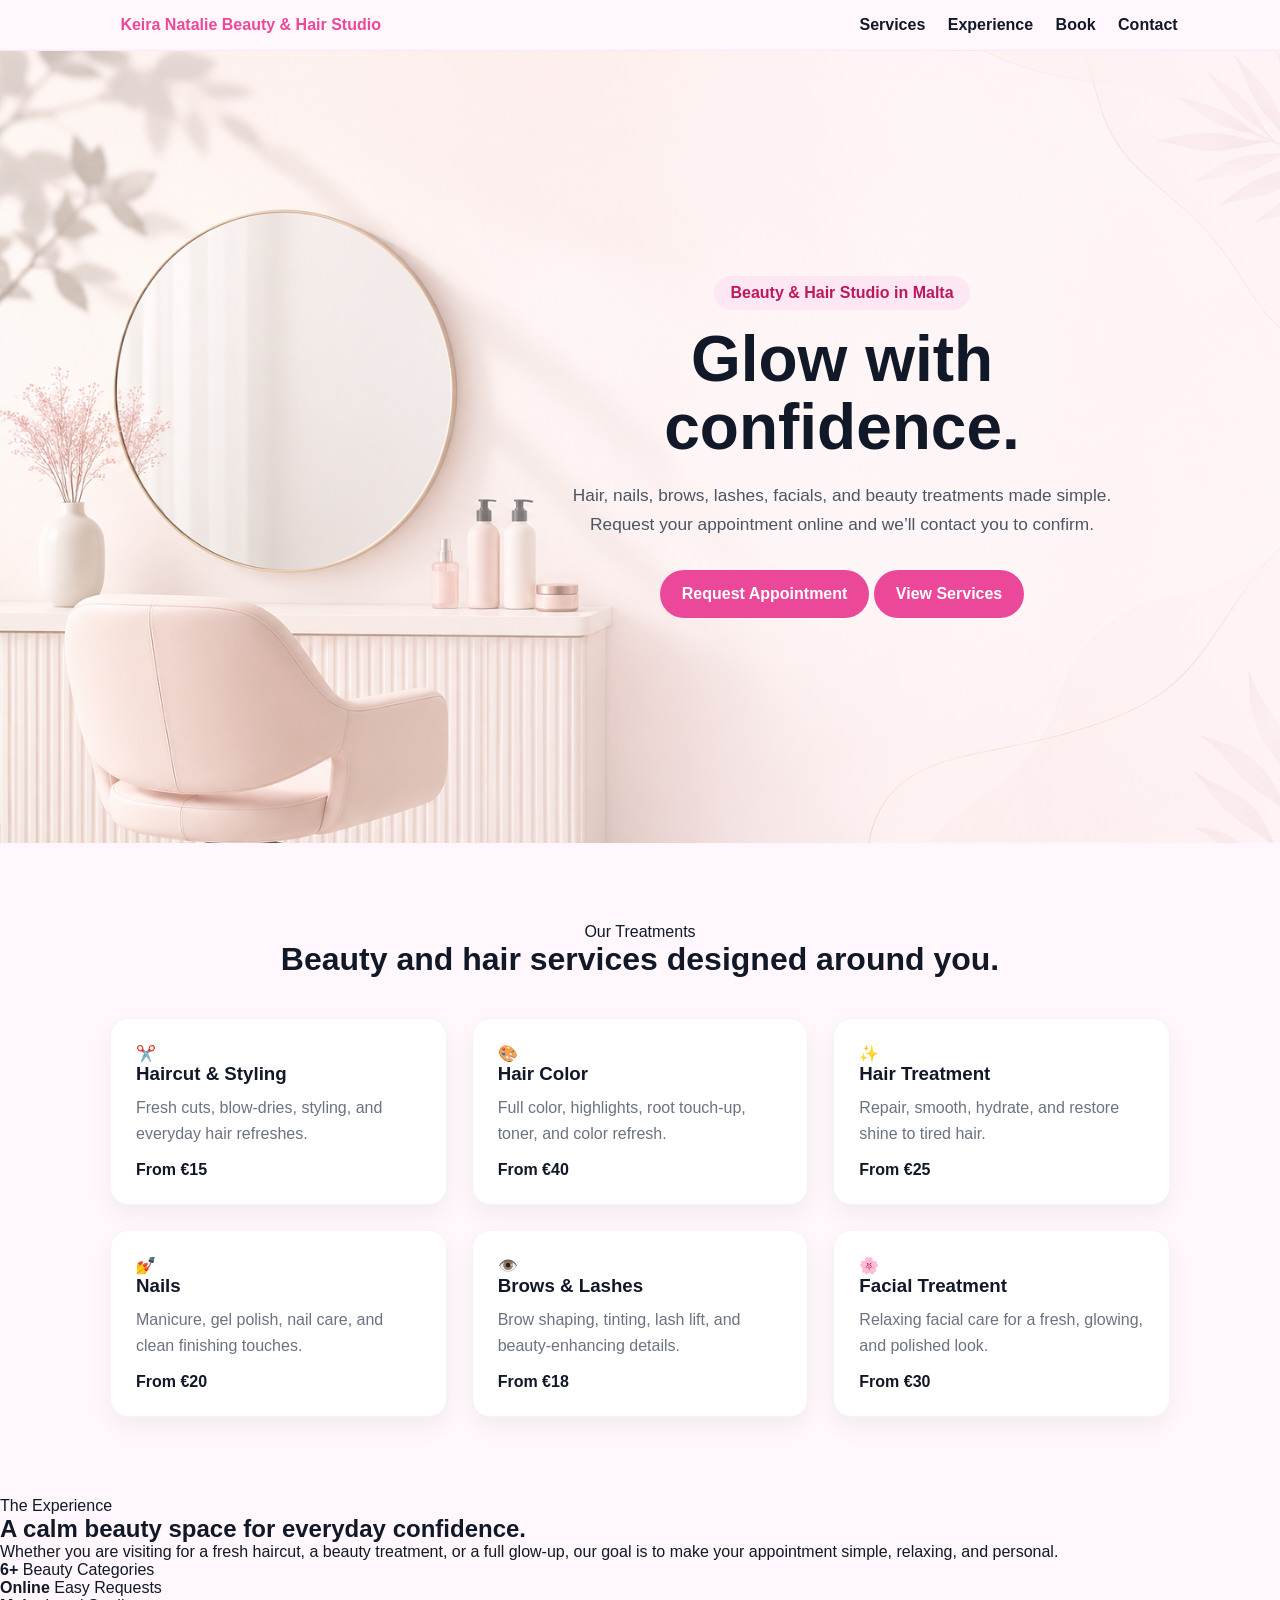
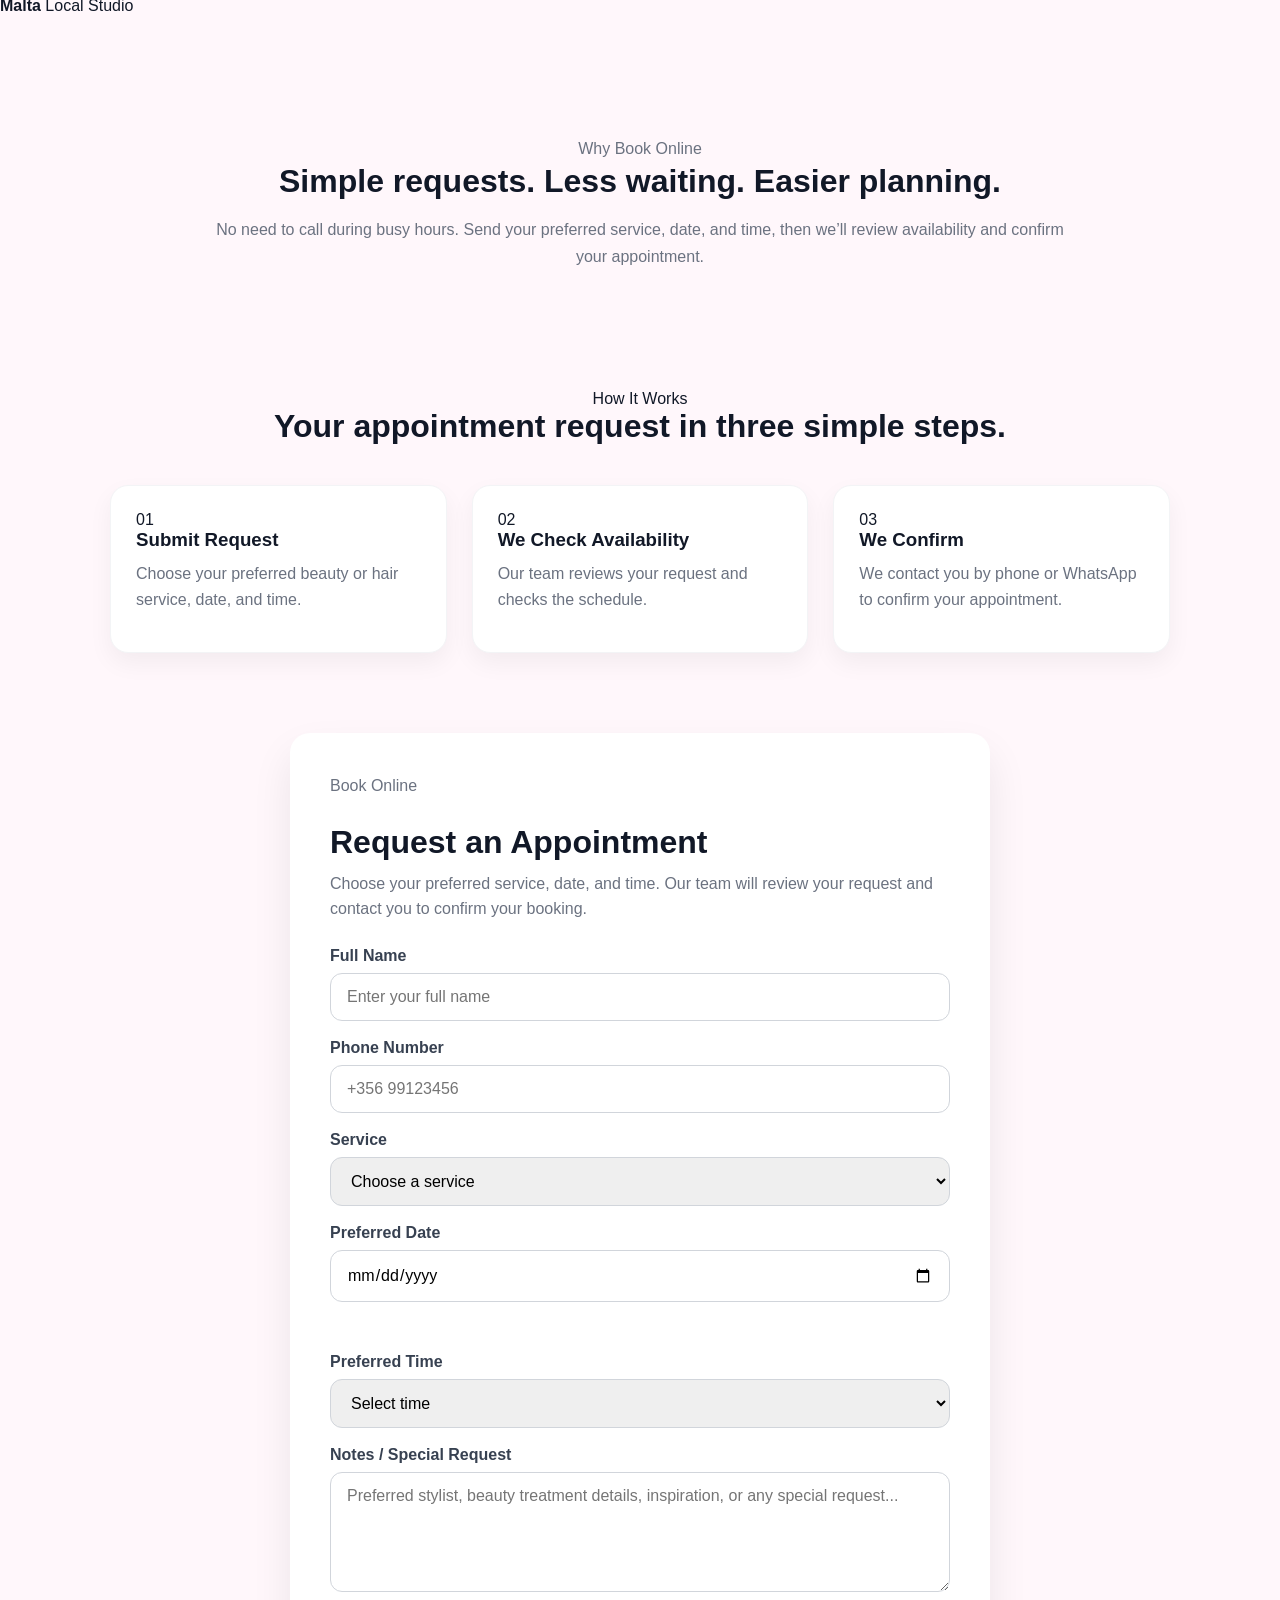
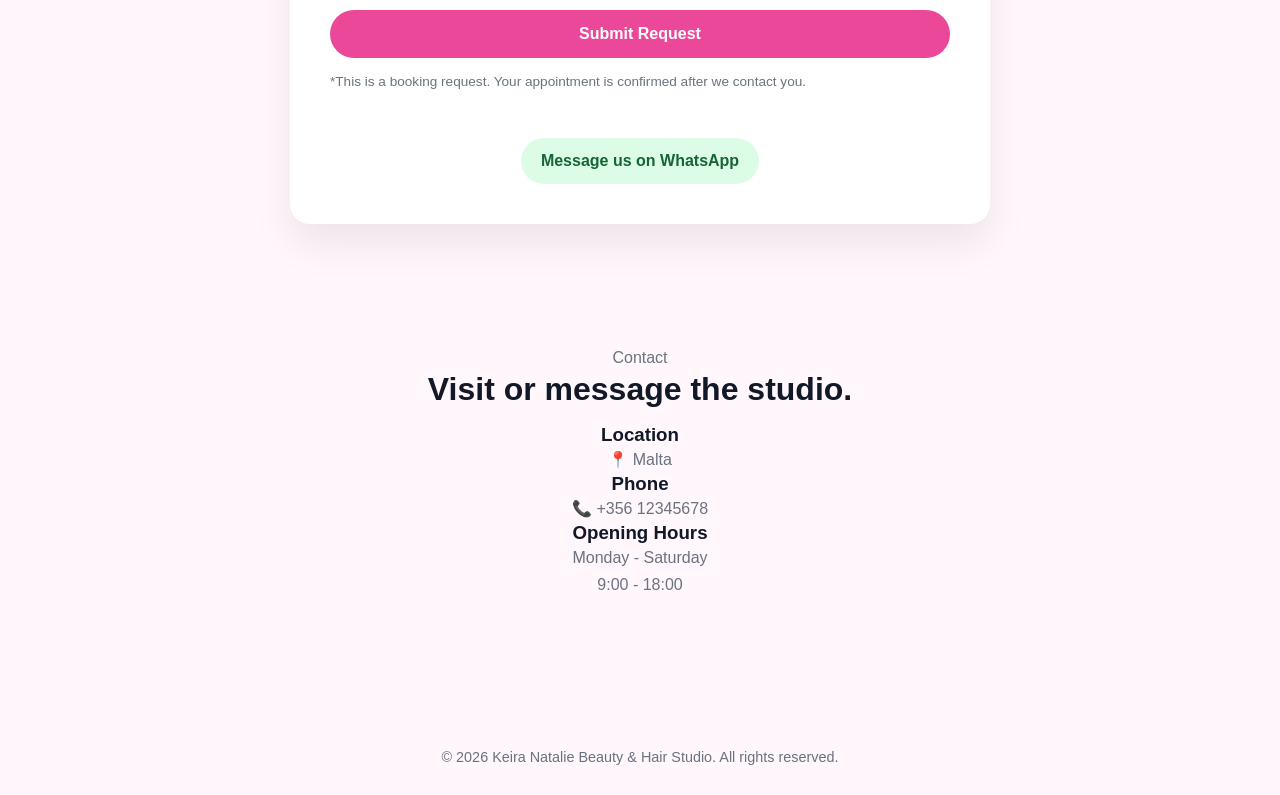
==== index.html @ d15fe623 "UI Redesign" ====
<!DOCTYPE html>
<html lang="en">
<head>
  <meta charset="UTF-8" />
  <meta name="viewport" content="width=device-width, initial-scale=1.0" />

  <title>Keira Natalie Beauty & Hair Studio | Appointment Request</title>
  <meta 
    name="description" 
    content="Request your hair, beauty, nails, brows, lashes, facial, or makeup appointment at Keira Natalie Beauty & Hair Studio in Malta."
  />

  <link rel="stylesheet" href="styles.css" />
</head>

<body>

  <nav class="nav">
    <a href="#" class="logo">
      Keira Natalie
      <span>Beauty & Hair Studio</span>
    </a>

    <div class="nav-links">
      <a href="#services">Services</a>
      <a href="#experience">Experience</a>
      <a href="#booking">Book</a>
      <a href="#contact">Contact</a>
    </div>
  </nav>

  <section class="hero">
    <div class="hero-content">
      <p class="hero-label">Beauty & Hair Studio in Malta</p>

      <h1>Glow with confidence.</h1>

      <p class="hero-text">
        Hair, nails, brows, lashes, facials, and beauty treatments made simple.
        Request your appointment online and we’ll contact you to confirm.
      </p>

      <div class="hero-actions">
        <a href="#booking" class="btn">Request Appointment</a>
        <a href="#services" class="btn btn-secondary">View Services</a>
      </div>
    </div>
  </section>

  <section id="services" class="services reveal">
    <p class="section-label">Our Treatments</p>
    <h2>Beauty and hair services designed around you.</h2>

    <div class="services-grid">
      <div class="service-card" onclick="scrollToBooking('Haircut & Styling')">
        <span class="service-icon">✂️</span>
        <h3>Haircut & Styling</h3>
        <p>Fresh cuts, blow-dries, styling, and everyday hair refreshes.</p>
        <strong>From €15</strong>
      </div>

      <div class="service-card" onclick="scrollToBooking('Hair Color')">
        <span class="service-icon">🎨</span>
        <h3>Hair Color</h3>
        <p>Full color, highlights, root touch-up, toner, and color refresh.</p>
        <strong>From €40</strong>
      </div>

      <div class="service-card" onclick="scrollToBooking('Hair Treatment')">
        <span class="service-icon">✨</span>
        <h3>Hair Treatment</h3>
        <p>Repair, smooth, hydrate, and restore shine to tired hair.</p>
        <strong>From €25</strong>
      </div>

      <div class="service-card" onclick="scrollToBooking('Nails')">
        <span class="service-icon">💅</span>
        <h3>Nails</h3>
        <p>Manicure, gel polish, nail care, and clean finishing touches.</p>
        <strong>From €20</strong>
      </div>

      <div class="service-card" onclick="scrollToBooking('Brows & Lashes')">
        <span class="service-icon">👁️</span>
        <h3>Brows & Lashes</h3>
        <p>Brow shaping, tinting, lash lift, and beauty-enhancing details.</p>
        <strong>From €18</strong>
      </div>

      <div class="service-card" onclick="scrollToBooking('Facial Treatment')">
        <span class="service-icon">🌸</span>
        <h3>Facial Treatment</h3>
        <p>Relaxing facial care for a fresh, glowing, and polished look.</p>
        <strong>From €30</strong>
      </div>
    </div>
  </section>

  <section id="experience" class="experience reveal">
    <div class="experience-card">
      <p class="section-label">The Experience</p>
      <h2>A calm beauty space for everyday confidence.</h2>
      <p>
        Whether you are visiting for a fresh haircut, a beauty treatment, or a full glow-up,
        our goal is to make your appointment simple, relaxing, and personal.
      </p>

      <div class="stats">
        <div>
          <strong>6+</strong>
          <span>Beauty Categories</span>
        </div>

        <div>
          <strong>Online</strong>
          <span>Easy Requests</span>
        </div>

        <div>
          <strong>Malta</strong>
          <span>Local Studio</span>
        </div>
      </div>
    </div>
  </section>

  <section class="why-us reveal">
    <p class="section-label">Why Book Online</p>
    <h2>Simple requests. Less waiting. Easier planning.</h2>
    <p>
      No need to call during busy hours. Send your preferred service, date, and time,
      then we’ll review availability and confirm your appointment.
    </p>
  </section>

  <section class="how-it-works reveal">
    <p class="section-label">How It Works</p>
    <h2>Your appointment request in three simple steps.</h2>

    <div class="steps">
      <div class="step">
        <span>01</span>
        <h3>Submit Request</h3>
        <p>Choose your preferred beauty or hair service, date, and time.</p>
      </div>

      <div class="step">
        <span>02</span>
        <h3>We Check Availability</h3>
        <p>Our team reviews your request and checks the schedule.</p>
      </div>

      <div class="step">
        <span>03</span>
        <h3>We Confirm</h3>
        <p>We contact you by phone or WhatsApp to confirm your appointment.</p>
      </div>
    </div>
  </section>

  <section id="booking" class="booking reveal">
    <div class="booking-header">
      <p class="section-label">Book Online</p>
      <h2>Request an Appointment</h2>
      <p>
        Choose your preferred service, date, and time.
        Our team will review your request and contact you to confirm your booking.
      </p>
    </div>

    <form action="https://formspree.io/f/myklvygy" method="POST" class="booking-form">
      <input type="hidden" name="_subject" value="New Booking Request - Keira Natalie Beauty & Hair Studio">
      <input type="hidden" name="_template" value="table">

      <label>
        Full Name
        <input 
          type="text" 
          name="Customer Name" 
          placeholder="Enter your full name" 
          pattern="[A-Za-zÀ-ÿ\s'-]+" 
          title="Only letters are allowed"
          required
        >
      </label>

      <label>
        Phone Number
        <input 
          type="tel" 
          name="Phone Number" 
          placeholder="+356 99123456" 
          pattern="[\+0-9\s]+" 
          title="Enter a valid phone number"
          required
        >
      </label>

      <label>
        Service
        <select name="Service" id="serviceSelect" required>
          <option value="">Choose a service</option>
          <option>Haircut & Styling</option>
          <option>Hair Color</option>
          <option>Hair Treatment</option>
          <option>Nails</option>
          <option>Brows & Lashes</option>
          <option>Facial Treatment</option>
          <option>Makeup</option>
          <option>Other Beauty Service</option>
        </select>
      </label>

      <label>
        Preferred Date
        <input type="date" name="Preferred Date" id="dateInput" required>
        <p id="day-display" class="day-display"></p>
      </label>

      <label>
        Preferred Time
        <select name="Preferred Time" id="timeInput" required>
          <option value="">Select time</option>
        </select>
      </label>

      <label>
        Notes / Special Request
        <textarea 
          name="Notes" 
          placeholder="Preferred stylist, beauty treatment details, inspiration, or any special request..."
        ></textarea>
      </label>

      <button type="submit" class="btn">Submit Request</button>

      <p class="note">
        *This is a booking request. Your appointment is confirmed after we contact you.
      </p>
    </form>

    <p id="success-message" style="display:none;">
      ✅ Booking request sent! We’ll contact you shortly.
    </p>

    <a href="https://wa.me/3561234567" class="whatsapp-btn" target="_blank" rel="noopener noreferrer">
      Message us on WhatsApp
    </a>
  </section>

  <section class="contact reveal" id="contact">
    <p class="section-label">Contact</p>
    <h2>Visit or message the studio.</h2>

    <div class="contact-grid">
      <div>
        <h3>Location</h3>
        <p>📍 Malta</p>
      </div>

      <div>
        <h3>Phone</h3>
        <p>📞 +356 12345678</p>
      </div>

      <div>
        <h3>Opening Hours</h3>
        <p>Monday - Saturday<br>9:00 - 18:00</p>
      </div>
    </div>
  </section>

  <footer class="footer">
    <p>© 2026 Keira Natalie Beauty & Hair Studio. All rights reserved.</p>
  </footer>

  <script src="script.js"></script>
</body>
</html>
---- styles.css ----
* {
  box-sizing: border-box;
  margin: 0;
  padding: 0;
}

html {
  scroll-behavior: smooth;
}

body {
  font-family: Arial, sans-serif;
  background: #fff7fb;
  color: #111827;
  overflow-x: hidden;
}

.nav {
  position: sticky;
  top: 0;
  z-index: 1000;
  display: flex;
  justify-content: space-between;
  align-items: center;
  padding: 16px 8%;
  background: rgba(255, 247, 251, 0.9);
  backdrop-filter: blur(12px);
  border-bottom: 1px solid #fce7f3;
}

.nav a {
  color: #111827;
  text-decoration: none;
  font-weight: 700;
  margin-left: 18px;
}

.nav a:hover {
  color: #ec4899;
}

.logo {
  color: #ec4899 !important;
}

#booking {
  scroll-margin-top: 80px;
}

.hero {
  position: relative;
  min-height: 88vh;
  display: flex;
  align-items: center;
  justify-content: flex-end;
  padding: 90px 10% 90px 20px;
  text-align: center;
  overflow: hidden;
}

.hero::before {
  content: "";
  position: absolute;
  inset: 0;
  background:
    linear-gradient(
      90deg,
      rgba(255, 247, 251, 0.15) 0%,
      rgba(255, 247, 251, 0.45) 45%,
      rgba(255, 247, 251, 0.82) 100%
    ),
    url("images/bg 1.png") left center / cover fixed no-repeat;
  z-index: -2;
}

/* .hero::after {
  content: "";
  position: absolute;
  inset: 0;
  background: radial-gradient(
    circle at top,
    rgba(255,255,255,0.15),
    transparent 70%
  );

  z-index: -1;
} */

.hero-content {
  max-width: 620px;
  position: relative;
  z-index: 1;
}

.hero-label {
  display: inline-block;
  margin-bottom: 16px;
  padding: 8px 16px;
  border-radius: 999px;
  background: #fce7f3;
  color: #be185d;
  font-weight: 700;
}

.hero h1 {
  font-size: clamp(2.4rem, 5vw, 4.4rem);
  line-height: 1.05;
  color: #111827;
  margin-bottom: 20px;
}


.hero-text {
  font-size: 1.08rem;
  color: #4b5563;
  max-width: 540px;
  margin: 0 auto 30px;
  line-height: 1.7;
}

.btn {
  border: none;
  padding: 15px 22px;
  border-radius: 999px;
  background: #ec4899;
  color: white;
  font-weight: 700;
  font-size: 1rem;
  cursor: pointer;
  text-decoration: none;
  display: inline-block;
  text-align: center;
  transition: all 0.25s ease;
}

.btn:hover {
  background: #db2777;
  transform: translateY(-2px);
  box-shadow: 0 12px 25px rgba(236, 72, 153, 0.25);
}

.services,
.how-it-works {
  max-width: 1100px;
  margin: 80px auto;
  padding: 0 20px;
  text-align: center;
}

.services h2,
.how-it-works h2 {
  font-size: 2rem;
  margin-bottom: 40px;
  color: #111827;
}

.services-grid,
.steps {
  display: grid;
  grid-template-columns: repeat(auto-fit, minmax(250px, 1fr));
  gap: 25px;
}

.service-card,
.step {
  background: #ffffff;
  padding: 25px;
  border-radius: 18px;
  border: 1px solid #f3f4f6;
  box-shadow: 0 10px 25px rgba(0, 0, 0, 0.05);
  text-align: left;
}

.service-card {
  transition: all 0.25s ease;
  position: relative;
  overflow: hidden;
  cursor: pointer;
}

.service-card::before {
  content: "";
  position: absolute;
  top: 0;
  left: -100%;
  width: 100%;
  height: 4px;
  background: linear-gradient(90deg, #ec4899, #f472b6);
  transition: left 0.3s ease;
}

.service-card:hover::before {
  left: 0;
}

.service-card:hover {
  transform: translateY(-8px) scale(1.02);
  box-shadow: 0 25px 45px rgba(0, 0, 0, 0.08);
  border-color: #f9a8d4;
}

.service-card h3,
.step h3 {
  margin-bottom: 10px;
  color: #111827;
}

.service-card p,
.step p {
  color: #6b7280;
  margin-bottom: 15px;
  line-height: 1.6;
}

.service-card span {
  font-weight: 700;
  color: #ec4899;
  display: inline-block;
}

.service-card:hover h3 {
  color: #ec4899;
}

.service-card:hover span {
  transform: scale(1.05);
}

.service-card:active {
  transform: scale(0.98);
}

.booking {
  max-width: 700px;
  width: calc(100% - 32px);
  margin: 80px auto;
  padding: 40px;
  background: #ffffff;
  border-radius: 20px;
  box-shadow: 0 20px 40px rgba(0, 0, 0, 0.08);
  overflow: hidden;

  display: flex;
  flex-direction: column;
  align-items: center;
}

.booking h2 {
  font-size: 2rem;
  margin-bottom: 10px;
  color: #111827;
}

.booking p {
  color: #6b7280;
  margin-bottom: 25px;
  line-height: 1.6;
}

.booking-form {
  display: grid;
  gap: 18px;
  width: 100%;
  max-width: 100%;
  min-width: 0;
}

.booking-form label {
  display: grid;
  gap: 8px;
  width: 100%;
  max-width: 100%;
  min-width: 0;
  font-weight: 600;
  color: #374151;
}

.booking-form input,
.booking-form select,
.booking-form textarea {
  display: block;
  width: 100%;
  max-width: 100%;
  min-width: 0;
  padding: 14px 16px;
  border: 1px solid #d1d5db;
  border-radius: 12px;
  font-size: 16px;
  font-family: inherit;
}

.booking-form input[type="date"],
.booking-form input[type="time"] {
  -webkit-appearance: none;
  appearance: none;
  min-height: 52px;
  line-height: normal;
}

.booking-form textarea {
  min-height: 120px;
  resize: vertical;
}

.booking-form input:focus,
.booking-form select:focus,
.booking-form textarea:focus {
  outline: none;
  border-color: #ec4899;
  box-shadow: 0 0 0 4px rgba(236, 72, 153, 0.15);
}

.note {
  font-size: 0.85rem;
  color: #6b7280;
  margin-top: -5px;
  margin-bottom: 0;
}

#success-message {
  margin-top: 20px;
  padding: 15px;
  border-radius: 12px;
  background: #dcfce7;
  color: #166534;
  font-weight: 600;
}

.whatsapp-btn {
  display: block;
  margin-top: 20px;
  padding: 14px 20px;
  border-radius: 999px;
  text-align: center;
  background: #dcfce7;
  color: #166534;
  font-weight: 700;
  text-decoration: none;
  transition: all 0.25s ease;
}

.whatsapp-btn:hover {
  background: #bbf7d0;
  transform: translateY(-2px);
  text-decoration: none;
}

.footer {
  text-align: center;
  padding: 30px 20px;
  color: #6b7280;
  font-size: 0.9rem;
}

@media (max-width: 768px) {
  .nav {
    padding: 14px 20px;
  }

  .nav div {
    display: flex;
    gap: 12px;
  }

  .nav a {
    margin-left: 0;
    font-size: 0.9rem;
  }

  .hero {
  justify-content: center;
  padding: 70px 20px;
  min-height: 75vh;
}

.hero {
  justify-content: center;
  padding: 70px 20px;
  min-height: 75vh;
}

  .services,
  .how-it-works {
    margin: 60px auto;
  }

  .booking {
    width: calc(100% - 32px);
    margin: 40px auto;
    padding: 22px;
  }

  .booking h2,
  .services h2,
  .how-it-works h2 {
    font-size: 1.6rem;
  }
}

.day-display {
  font-size: 0.9rem;
  color: #ec4899;
  font-weight: 600;
}

.contact,
.why-us {
  max-width: 900px;
  margin: 80px auto;
  padding: 40px 20px;
  text-align: center;
}

.contact h2,
.why-us h2 {
  font-size: 2rem;
  margin-bottom: 16px;
}

.contact p,
.why-us p {
  color: #6b7280;
  line-height: 1.7;
}

.reveal {
  opacity: 0;
  transform: translateY(40px);
  transition:
    opacity 0.8s ease,
    transform 0.8s ease;
}

.reveal.active {
  opacity: 1;
  transform: translateY(0);
}
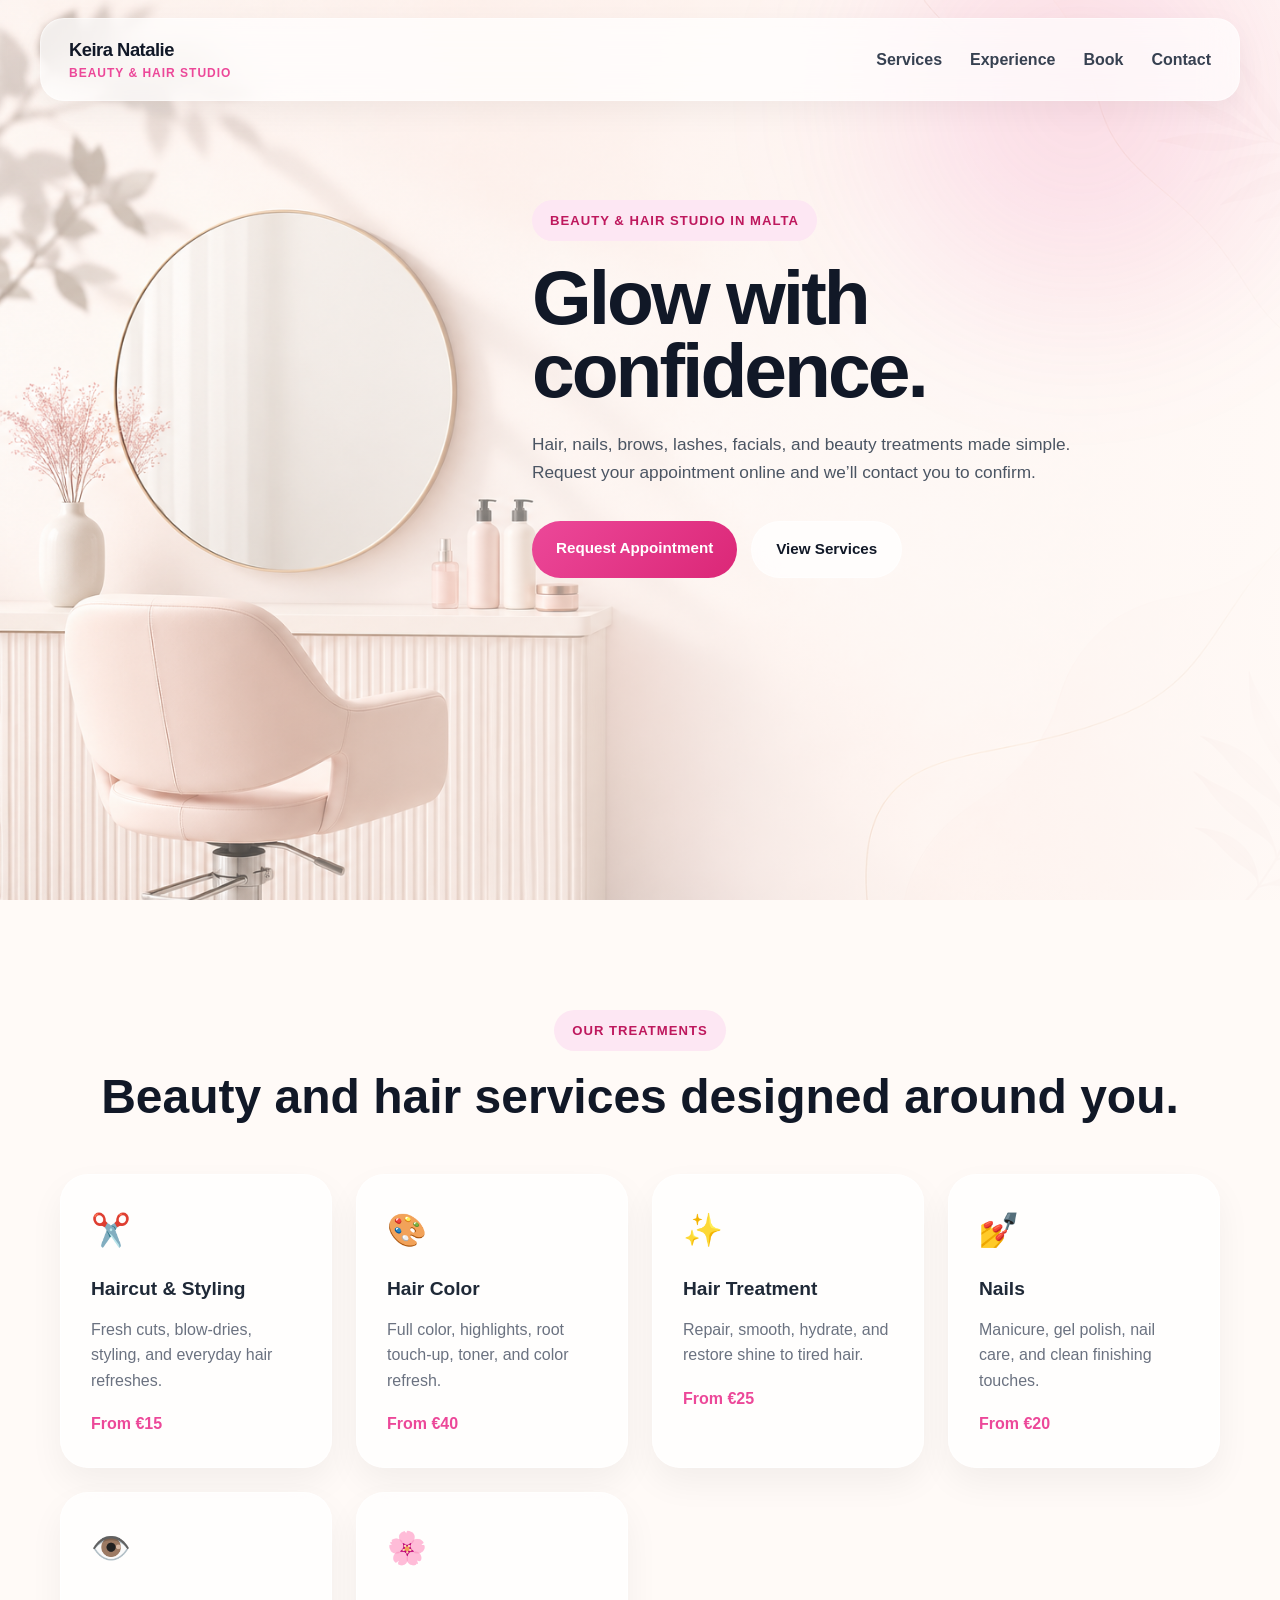
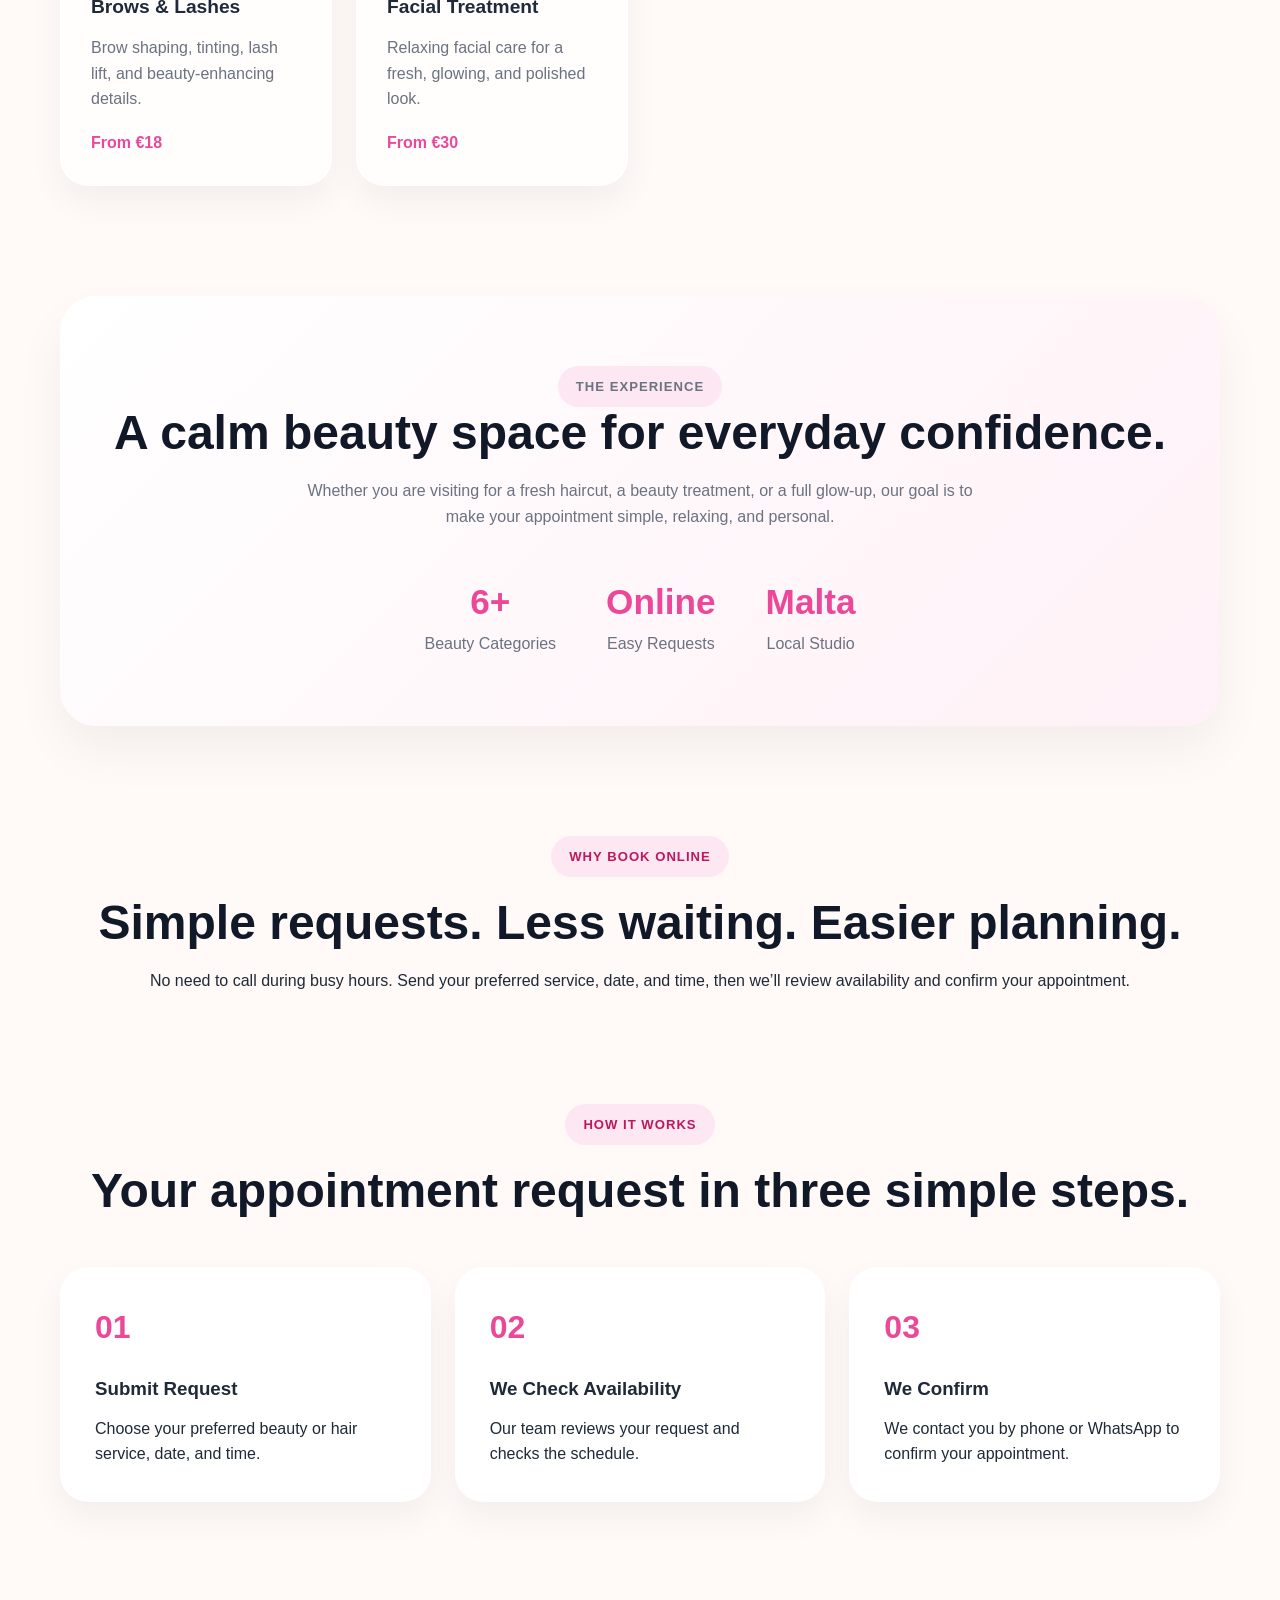
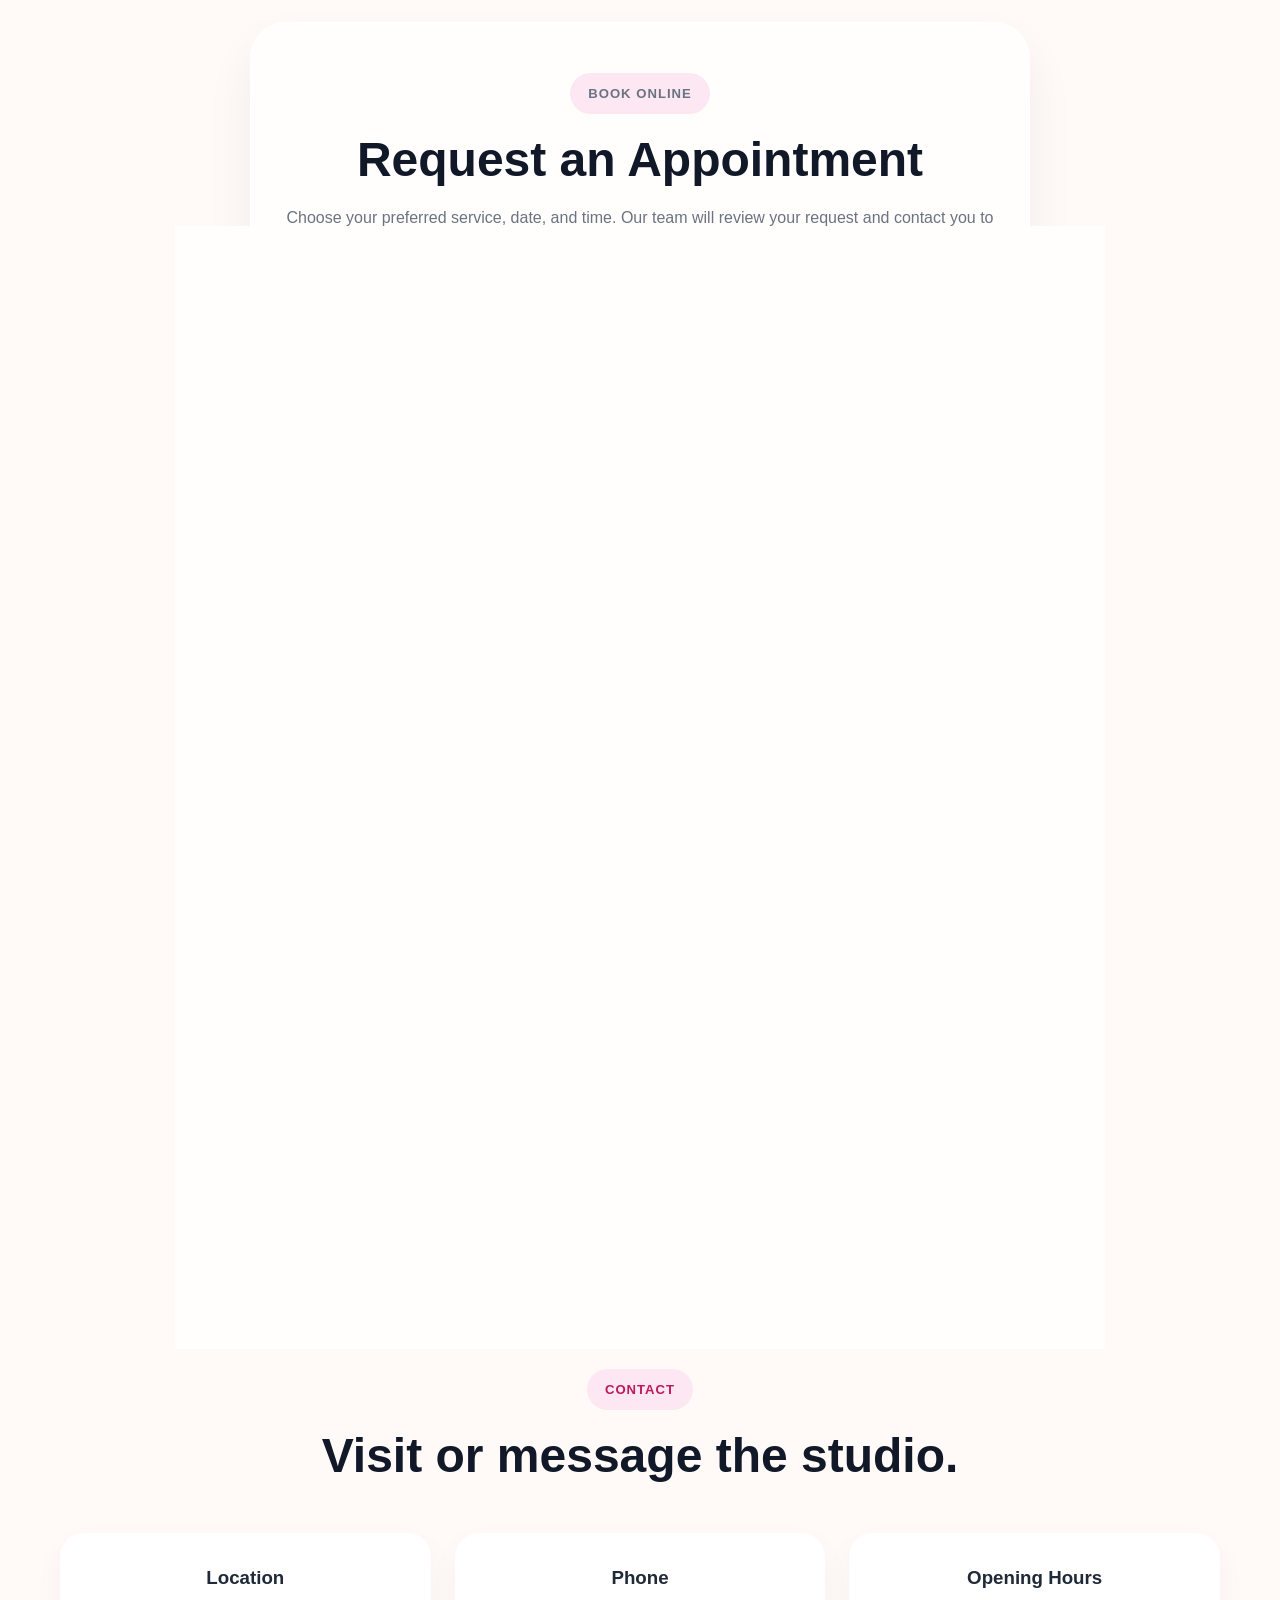
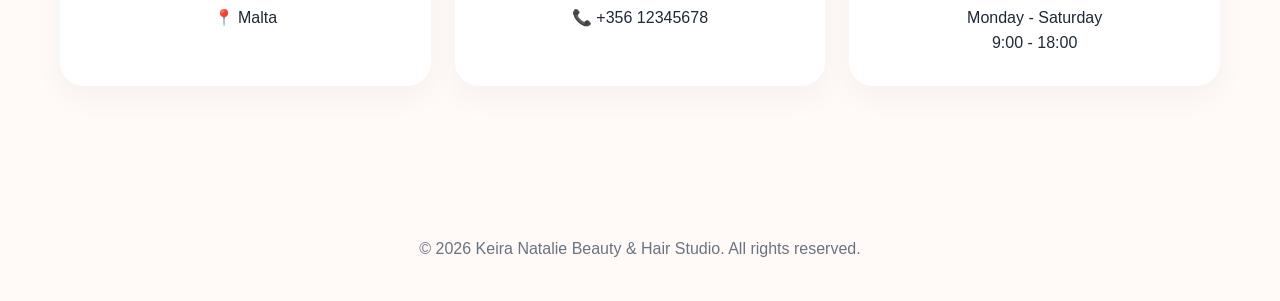
==== commit c380982a: "Update index.html" ====
--- a/index.html
+++ b/index.html
@@ -30,19 +30,23 @@
   </nav>
 
   <section class="hero">
-    <div class="hero-content">
-      <p class="hero-label">Beauty & Hair Studio in Malta</p>
-
-      <h1>Glow with confidence.</h1>
-
-      <p class="hero-text">
-        Hair, nails, brows, lashes, facials, and beauty treatments made simple.
-        Request your appointment online and we’ll contact you to confirm.
-      </p>
-
-      <div class="hero-actions">
-        <a href="#booking" class="btn">Request Appointment</a>
-        <a href="#services" class="btn btn-secondary">View Services</a>
+    <div class="hero-inner">
+      <div class="hero-spacer"></div>
+
+      <div class="hero-content">
+        <p class="hero-label">Beauty & Hair Studio in Malta</p>
+
+        <h1>Glow with confidence.</h1>
+
+        <p class="hero-text">
+          Hair, nails, brows, lashes, facials, and beauty treatments made simple.
+          Request your appointment online and we’ll contact you to confirm.
+        </p>
+
+        <div class="hero-actions">
+          <a href="#booking" class="btn">Request Appointment</a>
+          <a href="#services" class="btn btn-secondary">View Services</a>
+        </div>
       </div>
     </div>
   </section>
--- a/styles.css
+++ b/styles.css
@@ -9,52 +9,102 @@
 }
 
 body {
-  font-family: Arial, sans-serif;
-  background: #fff7fb;
-  color: #111827;
+  font-family: "Inter", Arial, sans-serif;
+  background: #fffaf7;
+  color: #1f2937;
   overflow-x: hidden;
-}
+  line-height: 1.6;
+}
+
+/* NAV */
 
 .nav {
-  position: sticky;
-  top: 0;
+  position: fixed;
+  top: 18px;
+  left: 50%;
+  transform: translateX(-50%);
+  width: calc(100% - 40px);
+  max-width: 1200px;
   z-index: 1000;
+
   display: flex;
   justify-content: space-between;
   align-items: center;
-  padding: 16px 8%;
-  background: rgba(255, 247, 251, 0.9);
-  backdrop-filter: blur(12px);
-  border-bottom: 1px solid #fce7f3;
-}
-
-.nav a {
+
+  padding: 16px 28px;
+
+  background: rgba(255,255,255,0.7);
+  backdrop-filter: blur(18px);
+
+  border: 1px solid rgba(255,255,255,0.4);
+  border-radius: 24px;
+
+  box-shadow:
+    0 10px 30px rgba(0,0,0,0.05);
+}
+
+.logo {
+  display: flex;
+  flex-direction: column;
+  text-decoration: none;
   color: #111827;
+  font-size: 1.15rem;
+  font-weight: 800;
+  letter-spacing: -0.5px;
+}
+
+.logo span {
+  font-size: 0.75rem;
+  font-weight: 600;
+  color: #ec4899;
+  letter-spacing: 1px;
+  text-transform: uppercase;
+}
+
+.nav-links {
+  display: flex;
+  gap: 28px;
+}
+
+.nav-links a {
+  position: relative;
   text-decoration: none;
-  font-weight: 700;
-  margin-left: 18px;
-}
-
-.nav a:hover {
+  color: #374151;
+  font-weight: 600;
+  transition: 0.25s ease;
+}
+
+.nav-links a::after {
+  content: "";
+  position: absolute;
+  left: 0;
+  bottom: -6px;
+  width: 0%;
+  height: 2px;
+  background: #ec4899;
+  transition: width 0.25s ease;
+}
+
+.nav-links a:hover {
   color: #ec4899;
 }
 
-.logo {
-  color: #ec4899 !important;
-}
-
-#booking {
-  scroll-margin-top: 80px;
-}
+.nav-links a:hover::after {
+  width: 100%;
+}
+
+/* HERO */
 
 .hero {
   position: relative;
-  min-height: 88vh;
+  min-height: 100vh;
+
   display: flex;
-  align-items: center;
+  align-items: flex-start;
   justify-content: flex-end;
-  padding: 90px 10% 90px 20px;
-  text-align: center;
+
+  padding: 180px 10% 120px;
+
   overflow: hidden;
 }
 
@@ -62,215 +112,367 @@
   content: "";
   position: absolute;
   inset: 0;
+
   background:
     linear-gradient(
       90deg,
-      rgba(255, 247, 251, 0.15) 0%,
-      rgba(255, 247, 251, 0.45) 45%,
-      rgba(255, 247, 251, 0.82) 100%
+      rgba(255,250,247,0.1) 0%,
+      rgba(255,250,247,0.5) 45%,
+      rgba(255,250,247,0.95) 100%
     ),
-    url("images/bg 1.png") left center / cover fixed no-repeat;
+    url("images/bg 1.png") left center / cover no-repeat;
+
   z-index: -2;
 }
 
-/* .hero::after {
+.hero::after {
   content: "";
   position: absolute;
-  inset: 0;
+  width: 600px;
+  height: 600px;
+
+  top: -200px;
+  right: -100px;
+
   background: radial-gradient(
-    circle at top,
-    rgba(255,255,255,0.15),
+    circle,
+    rgba(236,72,153,0.18),
     transparent 70%
   );
 
+  filter: blur(50px);
+
   z-index: -1;
-} */
+}
 
 .hero-content {
   max-width: 620px;
-  position: relative;
-  z-index: 1;
-}
-
-.hero-label {
+
+  animation: heroReveal 1s ease;
+
+  margin-top: 20px;
+}
+
+@keyframes heroReveal {
+  from {
+    opacity: 0;
+    transform: translateY(40px);
+  }
+
+  to {
+    opacity: 1;
+    transform: translateY(0);
+  }
+}
+
+.hero-label,
+.section-label {
   display: inline-block;
-  margin-bottom: 16px;
-  padding: 8px 16px;
+
+  padding: 10px 18px;
+
   border-radius: 999px;
-  background: #fce7f3;
+
+  background: #fde7f3;
+
   color: #be185d;
+
+  font-size: 0.82rem;
   font-weight: 700;
+  letter-spacing: 1px;
+  text-transform: uppercase;
+
+  margin-bottom: 20px;
 }
 
 .hero h1 {
-  font-size: clamp(2.4rem, 5vw, 4.4rem);
-  line-height: 1.05;
+  font-size: clamp(3rem, 6vw, 5.4rem);
+  line-height: 0.95;
+  letter-spacing: -3px;
+
   color: #111827;
-  margin-bottom: 20px;
-}
-
+
+  margin-bottom: 24px;
+}
 
 .hero-text {
+  max-width: 540px;
+
+  color: #4b5563;
   font-size: 1.08rem;
-  color: #4b5563;
-  max-width: 540px;
-  margin: 0 auto 30px;
-  line-height: 1.7;
-}
+
+  margin-bottom: 35px;
+}
+
+.hero-actions {
+  display: flex;
+  gap: 14px;
+  flex-wrap: wrap;
+}
+
+/* BUTTONS */
 
 .btn {
   border: none;
-  padding: 15px 22px;
+  padding: 15px 24px;
+
   border-radius: 999px;
-  background: #ec4899;
+
+  background: linear-gradient(
+    135deg,
+    #ec4899,
+    #db2777
+  );
+
   color: white;
+
+  text-decoration: none;
+
+  font-size: 0.95rem;
   font-weight: 700;
+
+  cursor: pointer;
+
+  transition: 0.3s ease;
+}
+
+.btn:hover {
+  transform: translateY(-3px);
+
+  box-shadow:
+    0 15px 30px rgba(236,72,153,0.25);
+}
+
+.btn-secondary {
+  background: rgba(255,255,255,0.7);
+  color: #111827;
+  border: 1px solid rgba(255,255,255,0.5);
+  backdrop-filter: blur(12px);
+}
+
+.btn-secondary:hover {
+  background: white;
+}
+
+/* SECTIONS */
+
+.services,
+.experience,
+.why-us,
+.how-it-works,
+.contact {
+  max-width: 1200px;
+
+  margin: 110px auto;
+
+  padding: 0 20px;
+
+  text-align: center;
+}
+
+.services h2,
+.experience h2,
+.why-us h2,
+.how-it-works h2,
+.contact h2,
+.booking h2 {
+  font-size: clamp(2rem, 4vw, 3rem);
+
+  line-height: 1.1;
+
+  margin-bottom: 18px;
+
+  color: #111827;
+}
+
+/* SERVICES */
+
+.services-grid {
+  margin-top: 50px;
+
+  display: grid;
+  grid-template-columns: repeat(auto-fit, minmax(260px, 1fr));
+
+  gap: 24px;
+}
+
+.service-card {
+  position: relative;
+
+  background: rgba(255,255,255,0.75);
+
+  backdrop-filter: blur(18px);
+
+  border-radius: 28px;
+
+  padding: 30px;
+
+  overflow: hidden;
+
+  border: 1px solid rgba(255,255,255,0.6);
+
+  box-shadow:
+    0 15px 35px rgba(0,0,0,0.05);
+
+  text-align: left;
+
+  transition: 0.35s ease;
+
+  cursor: pointer;
+}
+
+.service-card:hover {
+  transform: translateY(-10px);
+
+  box-shadow:
+    0 30px 50px rgba(0,0,0,0.08);
+}
+
+.service-icon {
+  font-size: 2rem;
+  display: inline-block;
+  margin-bottom: 18px;
+}
+
+.service-card h3 {
+  margin-bottom: 12px;
+  font-size: 1.2rem;
+}
+
+.service-card p {
+  color: #6b7280;
+  margin-bottom: 18px;
+}
+
+.service-card strong {
+  color: #ec4899;
   font-size: 1rem;
-  cursor: pointer;
-  text-decoration: none;
-  display: inline-block;
-  text-align: center;
-  transition: all 0.25s ease;
-}
-
-.btn:hover {
-  background: #db2777;
-  transform: translateY(-2px);
-  box-shadow: 0 12px 25px rgba(236, 72, 153, 0.25);
-}
-
-.services,
-.how-it-works {
-  max-width: 1100px;
-  margin: 80px auto;
-  padding: 0 20px;
-  text-align: center;
-}
-
-.services h2,
-.how-it-works h2 {
-  font-size: 2rem;
-  margin-bottom: 40px;
-  color: #111827;
-}
-
-.services-grid,
+}
+
+/* EXPERIENCE */
+
+.experience-card {
+  background: linear-gradient(
+    135deg,
+    #ffffff,
+    #fff1f7
+  );
+
+  border-radius: 36px;
+
+  padding: 70px 40px;
+
+  box-shadow:
+    0 25px 50px rgba(0,0,0,0.05);
+}
+
+.experience-card p {
+  max-width: 700px;
+  margin: auto;
+  color: #6b7280;
+}
+
+.stats {
+  margin-top: 45px;
+
+  display: flex;
+  justify-content: center;
+  gap: 50px;
+  flex-wrap: wrap;
+}
+
+.stats div {
+  display: flex;
+  flex-direction: column;
+}
+
+.stats strong {
+  font-size: 2.2rem;
+  color: #ec4899;
+}
+
+.stats span {
+  color: #6b7280;
+}
+
+/* STEPS */
+
 .steps {
+  margin-top: 50px;
+
   display: grid;
   grid-template-columns: repeat(auto-fit, minmax(250px, 1fr));
-  gap: 25px;
-}
-
-.service-card,
+
+  gap: 24px;
+}
+
 .step {
-  background: #ffffff;
-  padding: 25px;
-  border-radius: 18px;
-  border: 1px solid #f3f4f6;
-  box-shadow: 0 10px 25px rgba(0, 0, 0, 0.05);
+  background: white;
+
+  border-radius: 28px;
+
+  padding: 35px;
+
   text-align: left;
-}
-
-.service-card {
-  transition: all 0.25s ease;
-  position: relative;
-  overflow: hidden;
-  cursor: pointer;
-}
-
-.service-card::before {
-  content: "";
-  position: absolute;
-  top: 0;
-  left: -100%;
-  width: 100%;
-  height: 4px;
-  background: linear-gradient(90deg, #ec4899, #f472b6);
-  transition: left 0.3s ease;
-}
-
-.service-card:hover::before {
-  left: 0;
-}
-
-.service-card:hover {
-  transform: translateY(-8px) scale(1.02);
-  box-shadow: 0 25px 45px rgba(0, 0, 0, 0.08);
-  border-color: #f9a8d4;
-}
-
-.service-card h3,
+
+  box-shadow:
+    0 15px 35px rgba(0,0,0,0.05);
+}
+
+.step span {
+  display: inline-block;
+
+  margin-bottom: 20px;
+
+  color: #ec4899;
+
+  font-size: 2rem;
+  font-weight: 800;
+}
+
 .step h3 {
-  margin-bottom: 10px;
-  color: #111827;
-}
-
-.service-card p,
-.step p {
+  margin-bottom: 12px;
+}
+
+/* BOOKING */
+
+.booking {
+  max-width: 780px;
+
+  margin: 120px auto;
+
+  padding: 50px 30px;
+
+  background: rgba(255,255,255,0.75);
+
+  backdrop-filter: blur(20px);
+
+  border-radius: 36px;
+
+  border: 1px solid rgba(255,255,255,0.5);
+
+  box-shadow:
+    0 25px 50px rgba(0,0,0,0.06);
+}
+
+.booking-header {
+  text-align: center;
+  margin-bottom: 35px;
+}
+
+.booking-header p {
   color: #6b7280;
-  margin-bottom: 15px;
-  line-height: 1.6;
-}
-
-.service-card span {
-  font-weight: 700;
-  color: #ec4899;
-  display: inline-block;
-}
-
-.service-card:hover h3 {
-  color: #ec4899;
-}
-
-.service-card:hover span {
-  transform: scale(1.05);
-}
-
-.service-card:active {
-  transform: scale(0.98);
-}
-
-.booking {
-  max-width: 700px;
-  width: calc(100% - 32px);
-  margin: 80px auto;
-  padding: 40px;
-  background: #ffffff;
-  border-radius: 20px;
-  box-shadow: 0 20px 40px rgba(0, 0, 0, 0.08);
-  overflow: hidden;
-
-  display: flex;
-  flex-direction: column;
-  align-items: center;
-}
-
-.booking h2 {
-  font-size: 2rem;
-  margin-bottom: 10px;
-  color: #111827;
-}
-
-.booking p {
-  color: #6b7280;
-  margin-bottom: 25px;
-  line-height: 1.6;
 }
 
 .booking-form {
   display: grid;
-  gap: 18px;
-  width: 100%;
-  max-width: 100%;
-  min-width: 0;
+  gap: 20px;
 }
 
 .booking-form label {
   display: grid;
-  gap: 8px;
-  width: 100%;
-  max-width: 100%;
-  min-width: 0;
+  gap: 10px;
+
   font-weight: 600;
   color: #374151;
 }
@@ -278,27 +480,24 @@
 .booking-form input,
 .booking-form select,
 .booking-form textarea {
-  display: block;
   width: 100%;
-  max-width: 100%;
-  min-width: 0;
-  padding: 14px 16px;
-  border: 1px solid #d1d5db;
-  border-radius: 12px;
-  font-size: 16px;
+
+  padding: 16px 18px;
+
+  border-radius: 18px;
+
+  border: 1px solid #e5e7eb;
+
+  background: rgba(255,255,255,0.8);
+
+  font-size: 1rem;
   font-family: inherit;
-}
-
-.booking-form input[type="date"],
-.booking-form input[type="time"] {
-  -webkit-appearance: none;
-  appearance: none;
-  min-height: 52px;
-  line-height: normal;
+
+  transition: 0.25s ease;
 }
 
 .booking-form textarea {
-  min-height: 120px;
+  min-height: 130px;
   resize: vertical;
 }
 
@@ -306,126 +505,105 @@
 .booking-form select:focus,
 .booking-form textarea:focus {
   outline: none;
+
   border-color: #ec4899;
-  box-shadow: 0 0 0 4px rgba(236, 72, 153, 0.15);
+
+  box-shadow:
+    0 0 0 4px rgba(236,72,153,0.15);
 }
 
 .note {
-  font-size: 0.85rem;
   color: #6b7280;
-  margin-top: -5px;
-  margin-bottom: 0;
+  font-size: 0.9rem;
+}
+
+.day-display {
+  color: #ec4899;
+  font-weight: 600;
+  font-size: 0.9rem;
 }
 
 #success-message {
   margin-top: 20px;
-  padding: 15px;
-  border-radius: 12px;
+
   background: #dcfce7;
   color: #166534;
-  font-weight: 600;
-}
+
+  padding: 16px;
+
+  border-radius: 16px;
+
+  font-weight: 700;
+}
+
+/* WHATSAPP */
 
 .whatsapp-btn {
-  display: block;
-  margin-top: 20px;
-  padding: 14px 20px;
+  display: inline-block;
+
+  margin-top: 24px;
+
+  padding: 15px 22px;
+
   border-radius: 999px;
-  text-align: center;
+
   background: #dcfce7;
   color: #166534;
+
+  text-decoration: none;
   font-weight: 700;
-  text-decoration: none;
-  transition: all 0.25s ease;
+
+  transition: 0.25s ease;
 }
 
 .whatsapp-btn:hover {
+  transform: translateY(-3px);
+
   background: #bbf7d0;
-  transform: translateY(-2px);
-  text-decoration: none;
-}
+}
+
+/* CONTACT */
+
+.contact-grid {
+  margin-top: 50px;
+
+  display: grid;
+  grid-template-columns: repeat(auto-fit, minmax(220px, 1fr));
+
+  gap: 24px;
+}
+
+.contact-grid div {
+  background: white;
+
+  border-radius: 24px;
+
+  padding: 30px;
+
+  box-shadow:
+    0 12px 30px rgba(0,0,0,0.04);
+}
+
+.contact-grid h3 {
+  margin-bottom: 12px;
+}
+
+/* FOOTER */
 
 .footer {
   text-align: center;
-  padding: 30px 20px;
+
+  padding: 40px 20px;
+
   color: #6b7280;
-  font-size: 0.9rem;
-}
-
-@media (max-width: 768px) {
-  .nav {
-    padding: 14px 20px;
-  }
-
-  .nav div {
-    display: flex;
-    gap: 12px;
-  }
-
-  .nav a {
-    margin-left: 0;
-    font-size: 0.9rem;
-  }
-
-  .hero {
-  justify-content: center;
-  padding: 70px 20px;
-  min-height: 75vh;
-}
-
-.hero {
-  justify-content: center;
-  padding: 70px 20px;
-  min-height: 75vh;
-}
-
-  .services,
-  .how-it-works {
-    margin: 60px auto;
-  }
-
-  .booking {
-    width: calc(100% - 32px);
-    margin: 40px auto;
-    padding: 22px;
-  }
-
-  .booking h2,
-  .services h2,
-  .how-it-works h2 {
-    font-size: 1.6rem;
-  }
-}
-
-.day-display {
-  font-size: 0.9rem;
-  color: #ec4899;
-  font-weight: 600;
-}
-
-.contact,
-.why-us {
-  max-width: 900px;
-  margin: 80px auto;
-  padding: 40px 20px;
-  text-align: center;
-}
-
-.contact h2,
-.why-us h2 {
-  font-size: 2rem;
-  margin-bottom: 16px;
-}
-
-.contact p,
-.why-us p {
-  color: #6b7280;
-  line-height: 1.7;
-}
+}
+
+/* REVEAL */
 
 .reveal {
   opacity: 0;
   transform: translateY(40px);
+
   transition:
     opacity 0.8s ease,
     transform 0.8s ease;
@@ -435,3 +613,106 @@
   opacity: 1;
   transform: translateY(0);
 }
+
+/* MOBILE */
+
+@media (max-width: 768px) {
+  body {
+    overflow-x: hidden;
+  }
+
+  .nav {
+    position: fixed;
+    top: 10px;
+    left: 12px;
+    right: 12px;
+    transform: none;
+    width: auto;
+
+    padding: 12px 14px;
+    border-radius: 18px;
+
+    flex-direction: row;
+    align-items: center;
+    justify-content: space-between;
+    gap: 12px;
+  }
+
+  .logo {
+    font-size: 0.95rem;
+    line-height: 1.1;
+  }
+
+  .logo span {
+    font-size: 0.58rem;
+    letter-spacing: 0.6px;
+  }
+
+  .nav-links {
+    display: flex;
+    gap: 10px;
+    flex-wrap: nowrap;
+  }
+
+  .nav-links a {
+    font-size: 0.78rem;
+    white-space: nowrap;
+  }
+
+  .nav-links a:nth-child(2) {
+    display: none;
+  }
+
+  .hero {
+    min-height: 100svh;
+    justify-content: center;
+    text-align: center;
+    padding: 130px 18px 70px;
+  }
+
+  .hero::before {
+    background:
+      linear-gradient(
+        180deg,
+        rgba(255,250,247,0.25) 0%,
+        rgba(255,250,247,0.72) 45%,
+        rgba(255,250,247,0.98) 100%
+      ),
+      url("images/bg 1.png") center / cover no-repeat;
+  }
+
+  .hero::after {
+    width: 320px;
+    height: 320px;
+    top: 80px;
+    right: -120px;
+    filter: blur(40px);
+  }
+
+  .hero-content {
+    max-width: 100%;
+  }
+
+  .hero h1 {
+    font-size: clamp(2.6rem, 14vw, 4rem);
+    line-height: 0.95;
+    letter-spacing: -2px;
+  }
+
+  .hero-text {
+    font-size: 1rem;
+    max-width: 95%;
+    margin-left: auto;
+    margin-right: auto;
+  }
+
+  .hero-actions {
+    justify-content: center;
+    gap: 10px;
+  }
+
+  .btn {
+    padding: 14px 18px;
+    font-size: 0.9rem;
+  }
+}
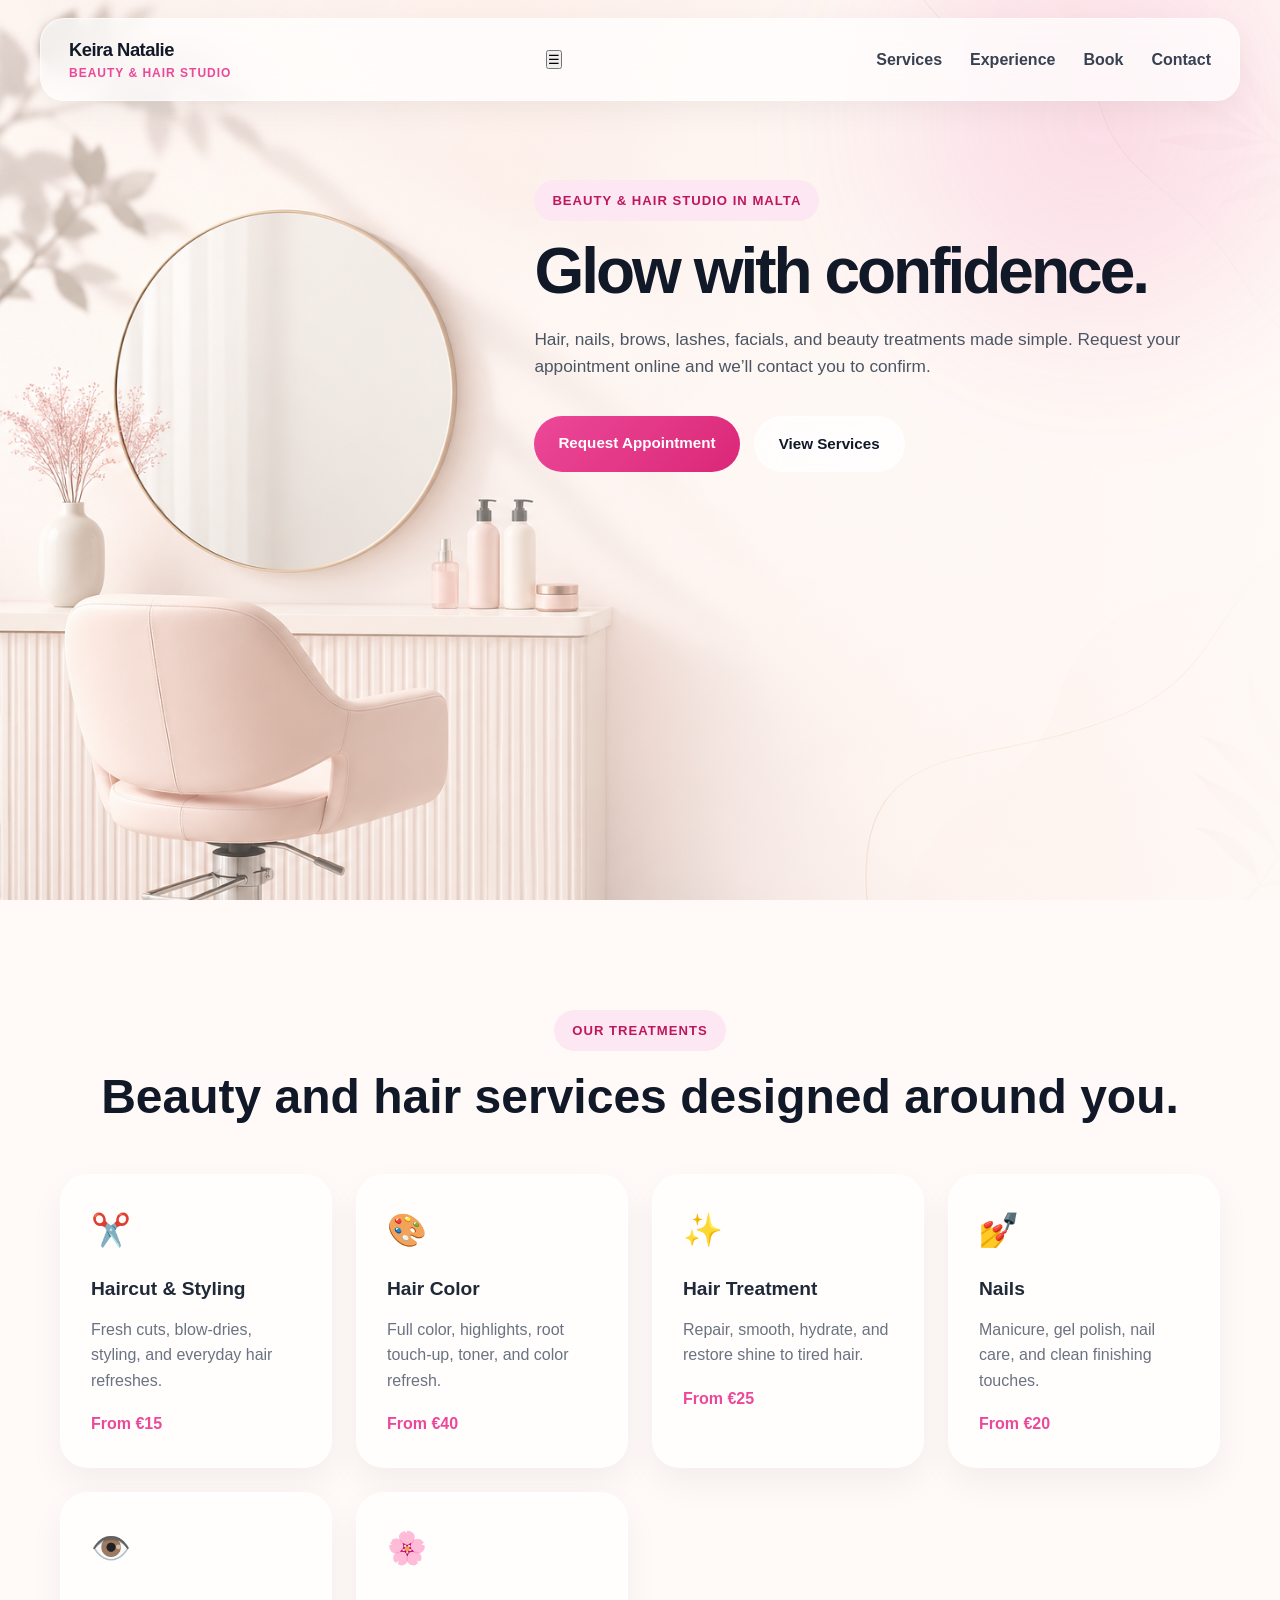
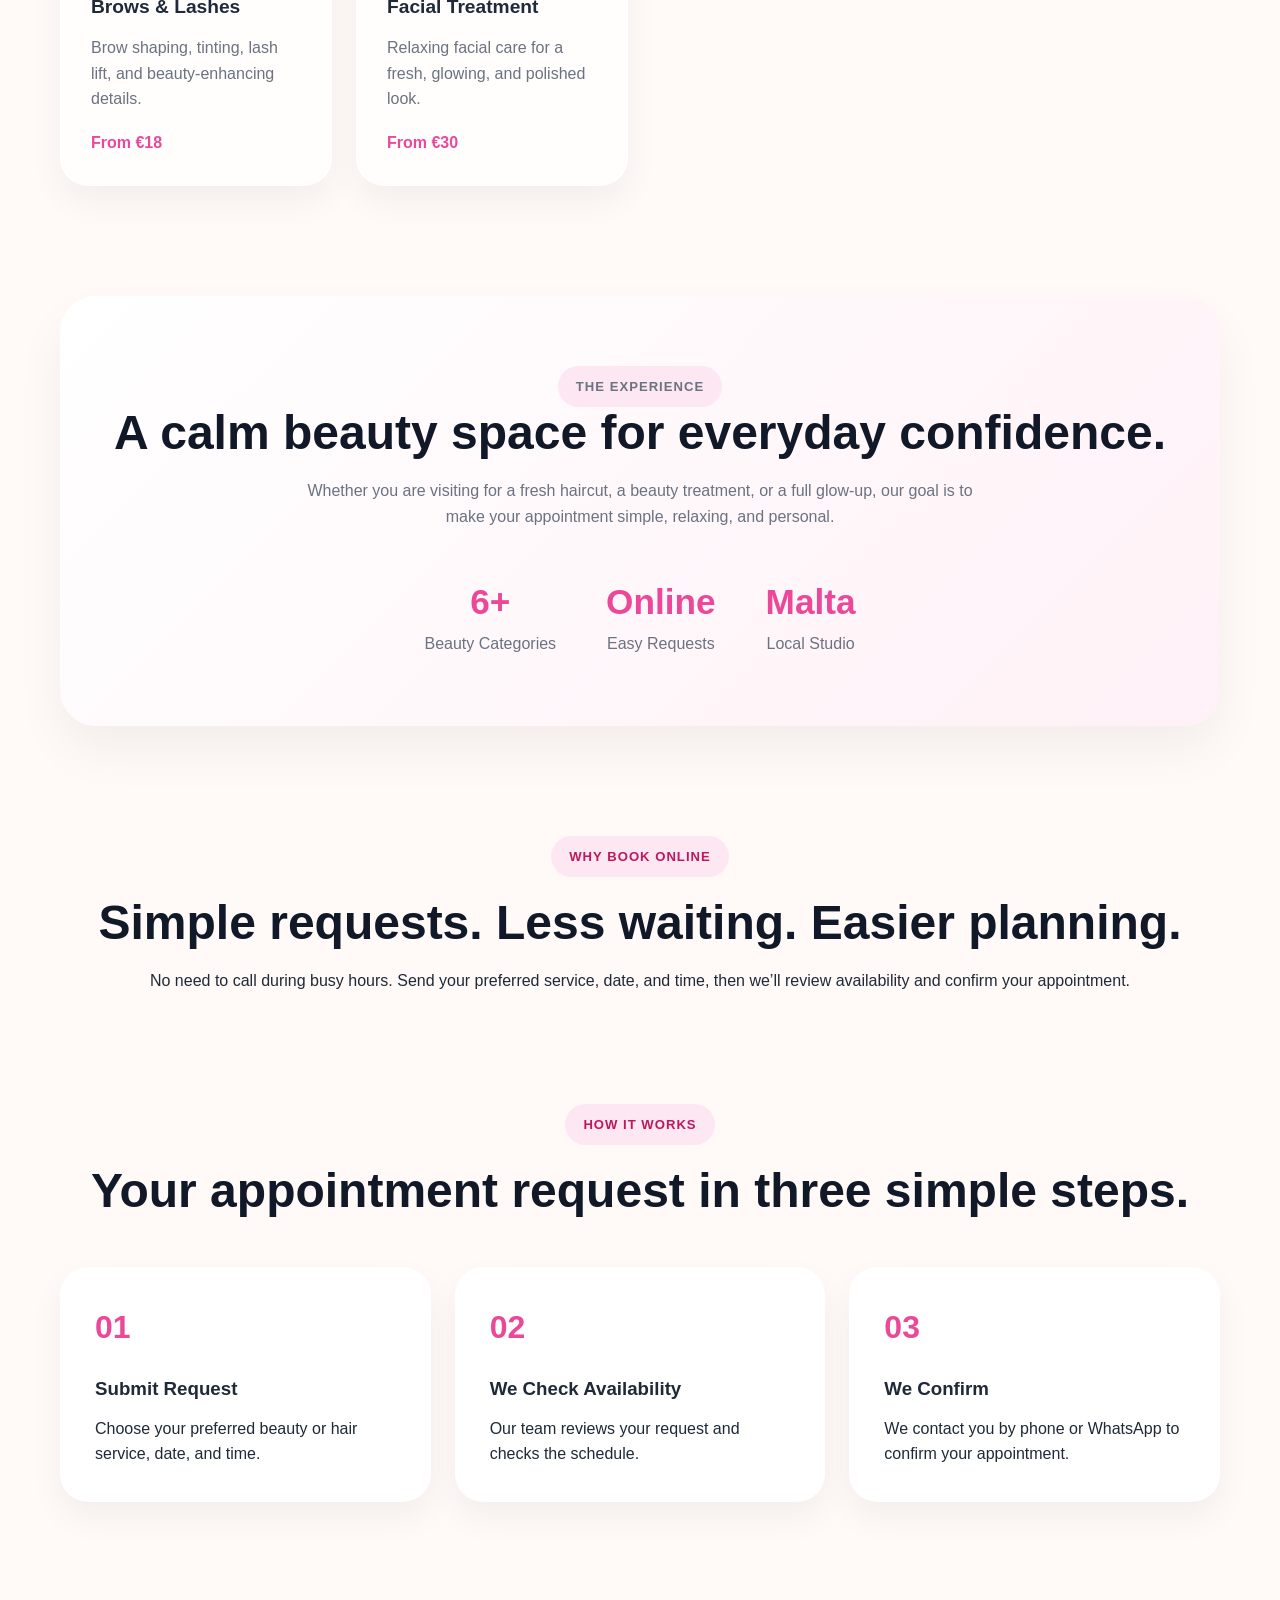
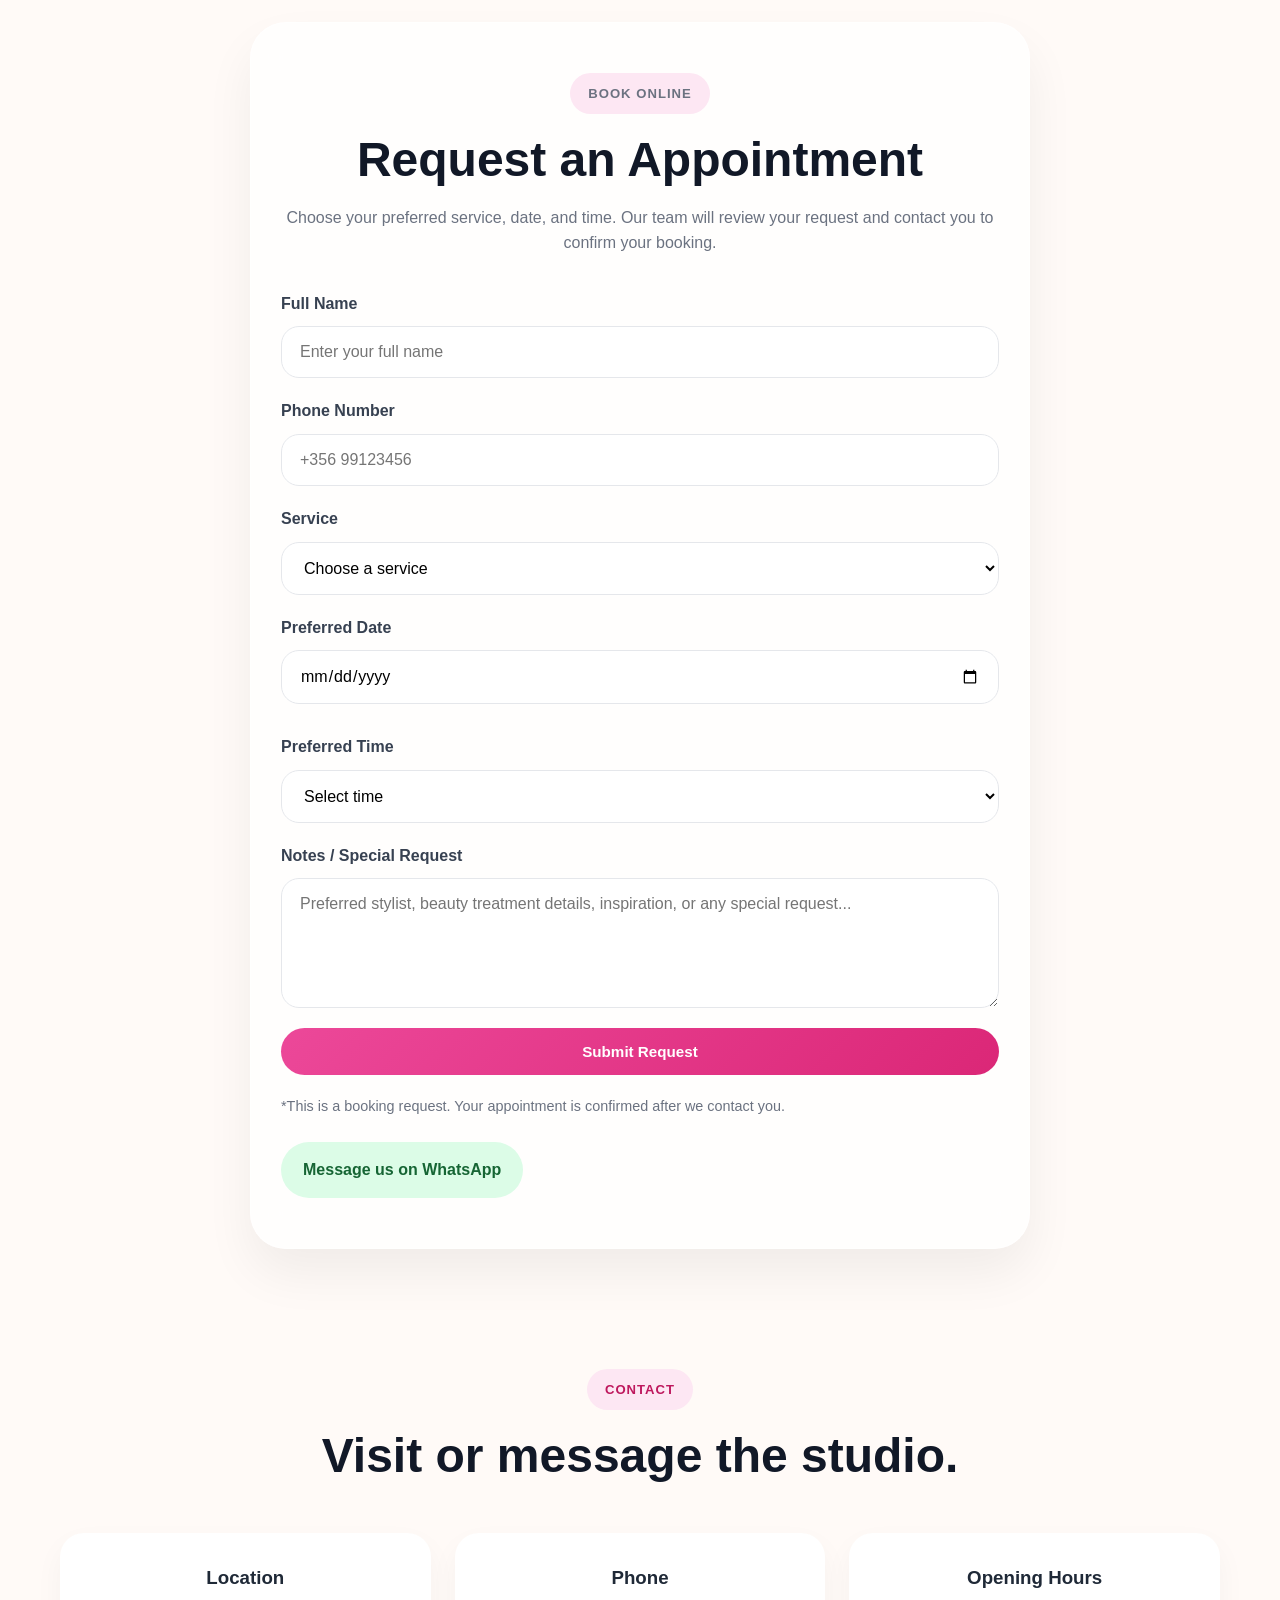
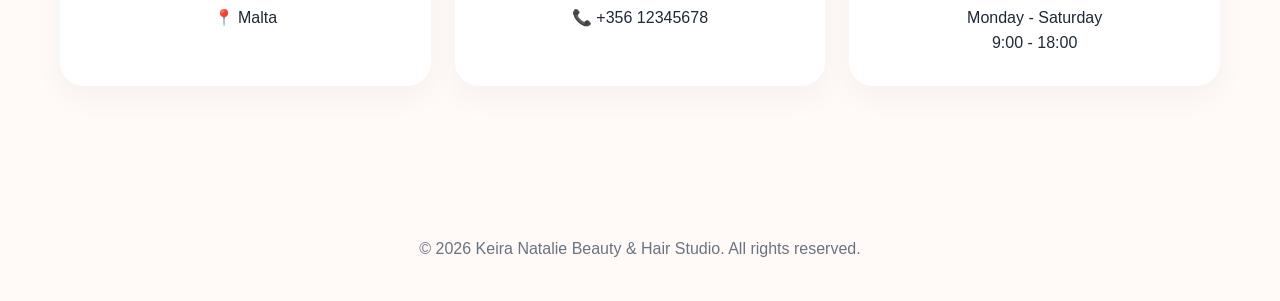
==== commit f1c0e00a: "Update index.html" ====
--- a/index.html
+++ b/index.html
@@ -16,18 +16,22 @@
 <body>
 
   <nav class="nav">
-    <a href="#" class="logo">
-      Keira Natalie
-      <span>Beauty & Hair Studio</span>
-    </a>
-
-    <div class="nav-links">
-      <a href="#services">Services</a>
-      <a href="#experience">Experience</a>
-      <a href="#booking">Book</a>
-      <a href="#contact">Contact</a>
-    </div>
-  </nav>
+  <a href="#" class="logo">
+    Keira Natalie
+    <span>Beauty & Hair Studio</span>
+  </a>
+
+  <button class="menu-toggle" id="menuToggle" aria-label="Open menu">
+    ☰
+  </button>
+
+  <div class="nav-links" id="navLinks">
+    <a href="#services">Services</a>
+    <a href="#experience">Experience</a>
+    <a href="#booking">Book</a>
+    <a href="#contact">Contact</a>
+  </div>
+</nav>
 
   <section class="hero">
     <div class="hero-inner">
--- a/styles.css
+++ b/styles.css
@@ -33,14 +33,14 @@
 
   padding: 16px 28px;
 
-  background: rgba(255,255,255,0.7);
+  background: rgba(255, 255, 255, 0.72);
   backdrop-filter: blur(18px);
-
-  border: 1px solid rgba(255,255,255,0.4);
+  -webkit-backdrop-filter: blur(18px);
+
+  border: 1px solid rgba(255, 255, 255, 0.55);
   border-radius: 24px;
 
-  box-shadow:
-    0 10px 30px rgba(0,0,0,0.05);
+  box-shadow: 0 10px 30px rgba(0, 0, 0, 0.05);
 }
 
 .logo {
@@ -98,13 +98,7 @@
 .hero {
   position: relative;
   min-height: 100vh;
-
-  display: flex;
-  align-items: flex-start;
-  justify-content: flex-end;
-
-  padding: 180px 10% 120px;
-
+  min-height: 100svh;
   overflow: hidden;
 }
 
@@ -112,16 +106,14 @@
   content: "";
   position: absolute;
   inset: 0;
-
   background:
     linear-gradient(
       90deg,
-      rgba(255,250,247,0.1) 0%,
-      rgba(255,250,247,0.5) 45%,
-      rgba(255,250,247,0.95) 100%
+      rgba(255, 250, 247, 0.08) 0%,
+      rgba(255, 250, 247, 0.45) 45%,
+      rgba(255, 250, 247, 0.96) 100%
     ),
     url("images/bg 1.png") left center / cover no-repeat;
-
   z-index: -2;
 }
 
@@ -130,33 +122,45 @@
   position: absolute;
   width: 600px;
   height: 600px;
-
-  top: -200px;
-  right: -100px;
-
+  top: -180px;
+  right: -120px;
   background: radial-gradient(
     circle,
-    rgba(236,72,153,0.18),
+    rgba(236, 72, 153, 0.18),
     transparent 70%
   );
-
   filter: blur(50px);
-
   z-index: -1;
 }
 
+.hero-inner {
+  width: 100%;
+  min-height: 100vh;
+  min-height: 100svh;
+
+  display: grid;
+  grid-template-columns: 0.8fr 1.2fr;
+
+  align-items: start;
+
+  padding: 145px 7% 80px;
+
+  gap: 0;
+}
+
 .hero-content {
-  max-width: 620px;
+  width: 100%;
+  max-width: 760px;
+
+  justify-self: end;
 
   animation: heroReveal 1s ease;
-
-  margin-top: 20px;
 }
 
 @keyframes heroReveal {
   from {
     opacity: 0;
-    transform: translateY(40px);
+    transform: translateY(35px);
   }
 
   to {
@@ -168,35 +172,27 @@
 .hero-label,
 .section-label {
   display: inline-block;
-
   padding: 10px 18px;
-
   border-radius: 999px;
-
   background: #fde7f3;
-
   color: #be185d;
-
   font-size: 0.82rem;
   font-weight: 700;
   letter-spacing: 1px;
   text-transform: uppercase;
-
   margin-bottom: 20px;
 }
 
 .hero h1 {
-  font-size: clamp(3rem, 6vw, 5.4rem);
+  font-size: clamp(3rem, 5.5vw, 5.2rem);
   line-height: 0.95;
   letter-spacing: -3px;
-
   color: #111827;
-
   margin-bottom: 24px;
 }
 
 .hero-text {
-  max-width: 540px;
+  max-width: 680px;
 
   color: #4b5563;
   font-size: 1.08rem;
@@ -215,39 +211,28 @@
 .btn {
   border: none;
   padding: 15px 24px;
-
   border-radius: 999px;
-
-  background: linear-gradient(
-    135deg,
-    #ec4899,
-    #db2777
-  );
-
+  background: linear-gradient(135deg, #ec4899, #db2777);
   color: white;
-
   text-decoration: none;
-
   font-size: 0.95rem;
   font-weight: 700;
-
   cursor: pointer;
-
+  display: inline-block;
   transition: 0.3s ease;
 }
 
 .btn:hover {
   transform: translateY(-3px);
-
-  box-shadow:
-    0 15px 30px rgba(236,72,153,0.25);
+  box-shadow: 0 15px 30px rgba(236, 72, 153, 0.25);
 }
 
 .btn-secondary {
-  background: rgba(255,255,255,0.7);
+  background: rgba(255, 255, 255, 0.75);
   color: #111827;
-  border: 1px solid rgba(255,255,255,0.5);
+  border: 1px solid rgba(255, 255, 255, 0.6);
   backdrop-filter: blur(12px);
+  -webkit-backdrop-filter: blur(12px);
 }
 
 .btn-secondary:hover {
@@ -262,11 +247,8 @@
 .how-it-works,
 .contact {
   max-width: 1200px;
-
   margin: 110px auto;
-
   padding: 0 20px;
-
   text-align: center;
 }
 
@@ -277,11 +259,8 @@
 .contact h2,
 .booking h2 {
   font-size: clamp(2rem, 4vw, 3rem);
-
   line-height: 1.1;
-
   margin-bottom: 18px;
-
   color: #111827;
 }
 
@@ -289,43 +268,29 @@
 
 .services-grid {
   margin-top: 50px;
-
   display: grid;
   grid-template-columns: repeat(auto-fit, minmax(260px, 1fr));
-
   gap: 24px;
 }
 
 .service-card {
   position: relative;
-
-  background: rgba(255,255,255,0.75);
-
+  background: rgba(255, 255, 255, 0.75);
   backdrop-filter: blur(18px);
-
+  -webkit-backdrop-filter: blur(18px);
   border-radius: 28px;
-
   padding: 30px;
-
   overflow: hidden;
-
-  border: 1px solid rgba(255,255,255,0.6);
-
-  box-shadow:
-    0 15px 35px rgba(0,0,0,0.05);
-
+  border: 1px solid rgba(255, 255, 255, 0.6);
+  box-shadow: 0 15px 35px rgba(0, 0, 0, 0.05);
   text-align: left;
-
   transition: 0.35s ease;
-
   cursor: pointer;
 }
 
 .service-card:hover {
   transform: translateY(-10px);
-
-  box-shadow:
-    0 30px 50px rgba(0,0,0,0.08);
+  box-shadow: 0 30px 50px rgba(0, 0, 0, 0.08);
 }
 
 .service-icon {
@@ -352,18 +317,10 @@
 /* EXPERIENCE */
 
 .experience-card {
-  background: linear-gradient(
-    135deg,
-    #ffffff,
-    #fff1f7
-  );
-
+  background: linear-gradient(135deg, #ffffff, #fff1f7);
   border-radius: 36px;
-
   padding: 70px 40px;
-
-  box-shadow:
-    0 25px 50px rgba(0,0,0,0.05);
+  box-shadow: 0 25px 50px rgba(0, 0, 0, 0.05);
 }
 
 .experience-card p {
@@ -374,7 +331,6 @@
 
 .stats {
   margin-top: 45px;
-
   display: flex;
   justify-content: center;
   gap: 50px;
@@ -399,33 +355,23 @@
 
 .steps {
   margin-top: 50px;
-
   display: grid;
   grid-template-columns: repeat(auto-fit, minmax(250px, 1fr));
-
   gap: 24px;
 }
 
 .step {
   background: white;
-
   border-radius: 28px;
-
   padding: 35px;
-
   text-align: left;
-
-  box-shadow:
-    0 15px 35px rgba(0,0,0,0.05);
+  box-shadow: 0 15px 35px rgba(0, 0, 0, 0.05);
 }
 
 .step span {
   display: inline-block;
-
   margin-bottom: 20px;
-
   color: #ec4899;
-
   font-size: 2rem;
   font-weight: 800;
 }
@@ -436,23 +382,20 @@
 
 /* BOOKING */
 
+#booking {
+  scroll-margin-top: 110px;
+}
+
 .booking {
   max-width: 780px;
-
   margin: 120px auto;
-
   padding: 50px 30px;
-
-  background: rgba(255,255,255,0.75);
-
+  background: rgba(255, 255, 255, 0.75);
   backdrop-filter: blur(20px);
-
+  -webkit-backdrop-filter: blur(20px);
   border-radius: 36px;
-
-  border: 1px solid rgba(255,255,255,0.5);
-
-  box-shadow:
-    0 25px 50px rgba(0,0,0,0.06);
+  border: 1px solid rgba(255, 255, 255, 0.5);
+  box-shadow: 0 25px 50px rgba(0, 0, 0, 0.06);
 }
 
 .booking-header {
@@ -472,7 +415,6 @@
 .booking-form label {
   display: grid;
   gap: 10px;
-
   font-weight: 600;
   color: #374151;
 }
@@ -481,18 +423,12 @@
 .booking-form select,
 .booking-form textarea {
   width: 100%;
-
   padding: 16px 18px;
-
   border-radius: 18px;
-
   border: 1px solid #e5e7eb;
-
-  background: rgba(255,255,255,0.8);
-
+  background: rgba(255, 255, 255, 0.8);
   font-size: 1rem;
   font-family: inherit;
-
   transition: 0.25s ease;
 }
 
@@ -505,11 +441,8 @@
 .booking-form select:focus,
 .booking-form textarea:focus {
   outline: none;
-
   border-color: #ec4899;
-
-  box-shadow:
-    0 0 0 4px rgba(236,72,153,0.15);
+  box-shadow: 0 0 0 4px rgba(236, 72, 153, 0.15);
 }
 
 .note {
@@ -525,14 +458,10 @@
 
 #success-message {
   margin-top: 20px;
-
   background: #dcfce7;
   color: #166534;
-
   padding: 16px;
-
   border-radius: 16px;
-
   font-weight: 700;
 }
 
@@ -540,25 +469,18 @@
 
 .whatsapp-btn {
   display: inline-block;
-
   margin-top: 24px;
-
   padding: 15px 22px;
-
   border-radius: 999px;
-
   background: #dcfce7;
   color: #166534;
-
   text-decoration: none;
   font-weight: 700;
-
   transition: 0.25s ease;
 }
 
 .whatsapp-btn:hover {
   transform: translateY(-3px);
-
   background: #bbf7d0;
 }
 
@@ -566,22 +488,16 @@
 
 .contact-grid {
   margin-top: 50px;
-
   display: grid;
   grid-template-columns: repeat(auto-fit, minmax(220px, 1fr));
-
   gap: 24px;
 }
 
 .contact-grid div {
   background: white;
-
   border-radius: 24px;
-
   padding: 30px;
-
-  box-shadow:
-    0 12px 30px rgba(0,0,0,0.04);
+  box-shadow: 0 12px 30px rgba(0, 0, 0, 0.04);
 }
 
 .contact-grid h3 {
@@ -592,9 +508,7 @@
 
 .footer {
   text-align: center;
-
   padding: 40px 20px;
-
   color: #6b7280;
 }
 
@@ -603,7 +517,6 @@
 .reveal {
   opacity: 0;
   transform: translateY(40px);
-
   transition:
     opacity 0.8s ease,
     transform 0.8s ease;
@@ -614,6 +527,27 @@
   transform: translateY(0);
 }
 
+/* LAPTOP */
+
+@media (min-width: 769px) and (max-width: 1500px) {
+
+  .hero-inner {
+    grid-template-columns: 0.7fr 1.3fr;
+
+    padding-top: 180px;
+    padding-right: 2%;
+  }
+
+  .hero-content {
+    max-width: 720px;
+  }
+
+  .hero h1 {
+    font-size: clamp(3rem, 5vw, 4.8rem);
+  }
+
+}
+
 /* MOBILE */
 
 @media (max-width: 768px) {
@@ -622,25 +556,20 @@
   }
 
   .nav {
-    position: fixed;
     top: 10px;
     left: 12px;
     right: 12px;
     transform: none;
     width: auto;
-
     padding: 12px 14px;
     border-radius: 18px;
-
-    flex-direction: row;
-    align-items: center;
-    justify-content: space-between;
     gap: 12px;
   }
 
   .logo {
     font-size: 0.95rem;
     line-height: 1.1;
+    flex-shrink: 0;
   }
 
   .logo span {
@@ -649,7 +578,6 @@
   }
 
   .nav-links {
-    display: flex;
     gap: 10px;
     flex-wrap: nowrap;
   }
@@ -665,18 +593,15 @@
 
   .hero {
     min-height: 100svh;
-    justify-content: center;
-    text-align: center;
-    padding: 130px 18px 70px;
   }
 
   .hero::before {
     background:
       linear-gradient(
         180deg,
-        rgba(255,250,247,0.25) 0%,
-        rgba(255,250,247,0.72) 45%,
-        rgba(255,250,247,0.98) 100%
+        rgba(255, 250, 247, 0.25) 0%,
+        rgba(255, 250, 247, 0.76) 46%,
+        rgba(255, 250, 247, 0.98) 100%
       ),
       url("images/bg 1.png") center / cover no-repeat;
   }
@@ -689,6 +614,19 @@
     filter: blur(40px);
   }
 
+  .hero-inner {
+    min-height: 100svh;
+    display: flex;
+    justify-content: center;
+    align-items: flex-start;
+    padding: 135px 20px 70px;
+    text-align: center;
+  }
+
+  .hero-spacer {
+    display: none;
+  }
+
   .hero-content {
     max-width: 100%;
   }
@@ -715,4 +653,51 @@
     padding: 14px 18px;
     font-size: 0.9rem;
   }
-}
+
+  .services,
+  .experience,
+  .why-us,
+  .how-it-works,
+  .contact {
+    margin: 80px auto;
+  }
+
+  .experience-card {
+    padding: 45px 22px;
+  }
+
+  .stats {
+    gap: 30px;
+  }
+
+  .booking {
+    width: calc(100% - 24px);
+    padding: 35px 20px;
+  }
+}
+
+@media (max-width: 480px) {
+  .nav-links a:nth-child(1),
+  .nav-links a:nth-child(2),
+  .nav-links a:nth-child(4) {
+    display: none;
+  }
+
+  .hero-inner {
+    padding-top: 125px;
+  }
+
+  .hero-label,
+  .section-label {
+    font-size: 0.72rem;
+    padding: 9px 14px;
+  }
+
+  .hero-actions {
+    flex-direction: column;
+  }
+
+  .btn {
+    width: 100%;
+  }
+}
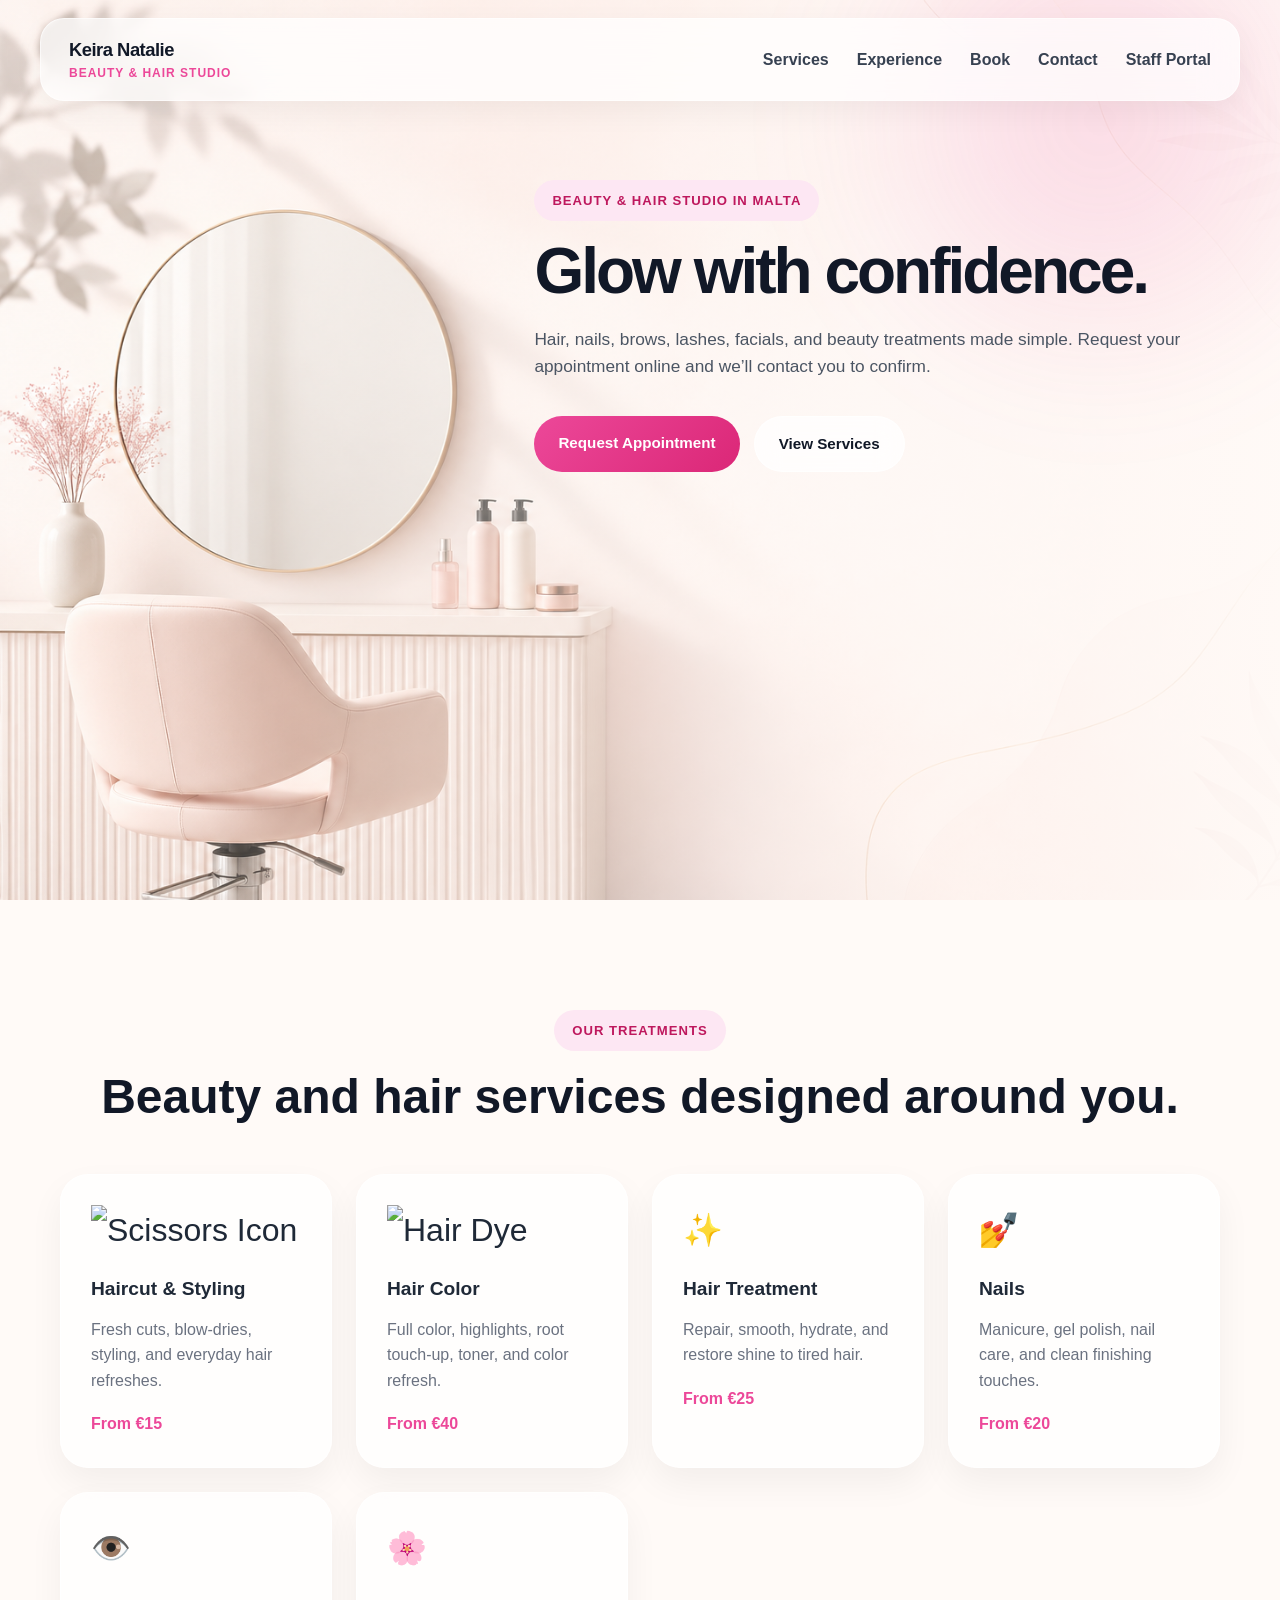
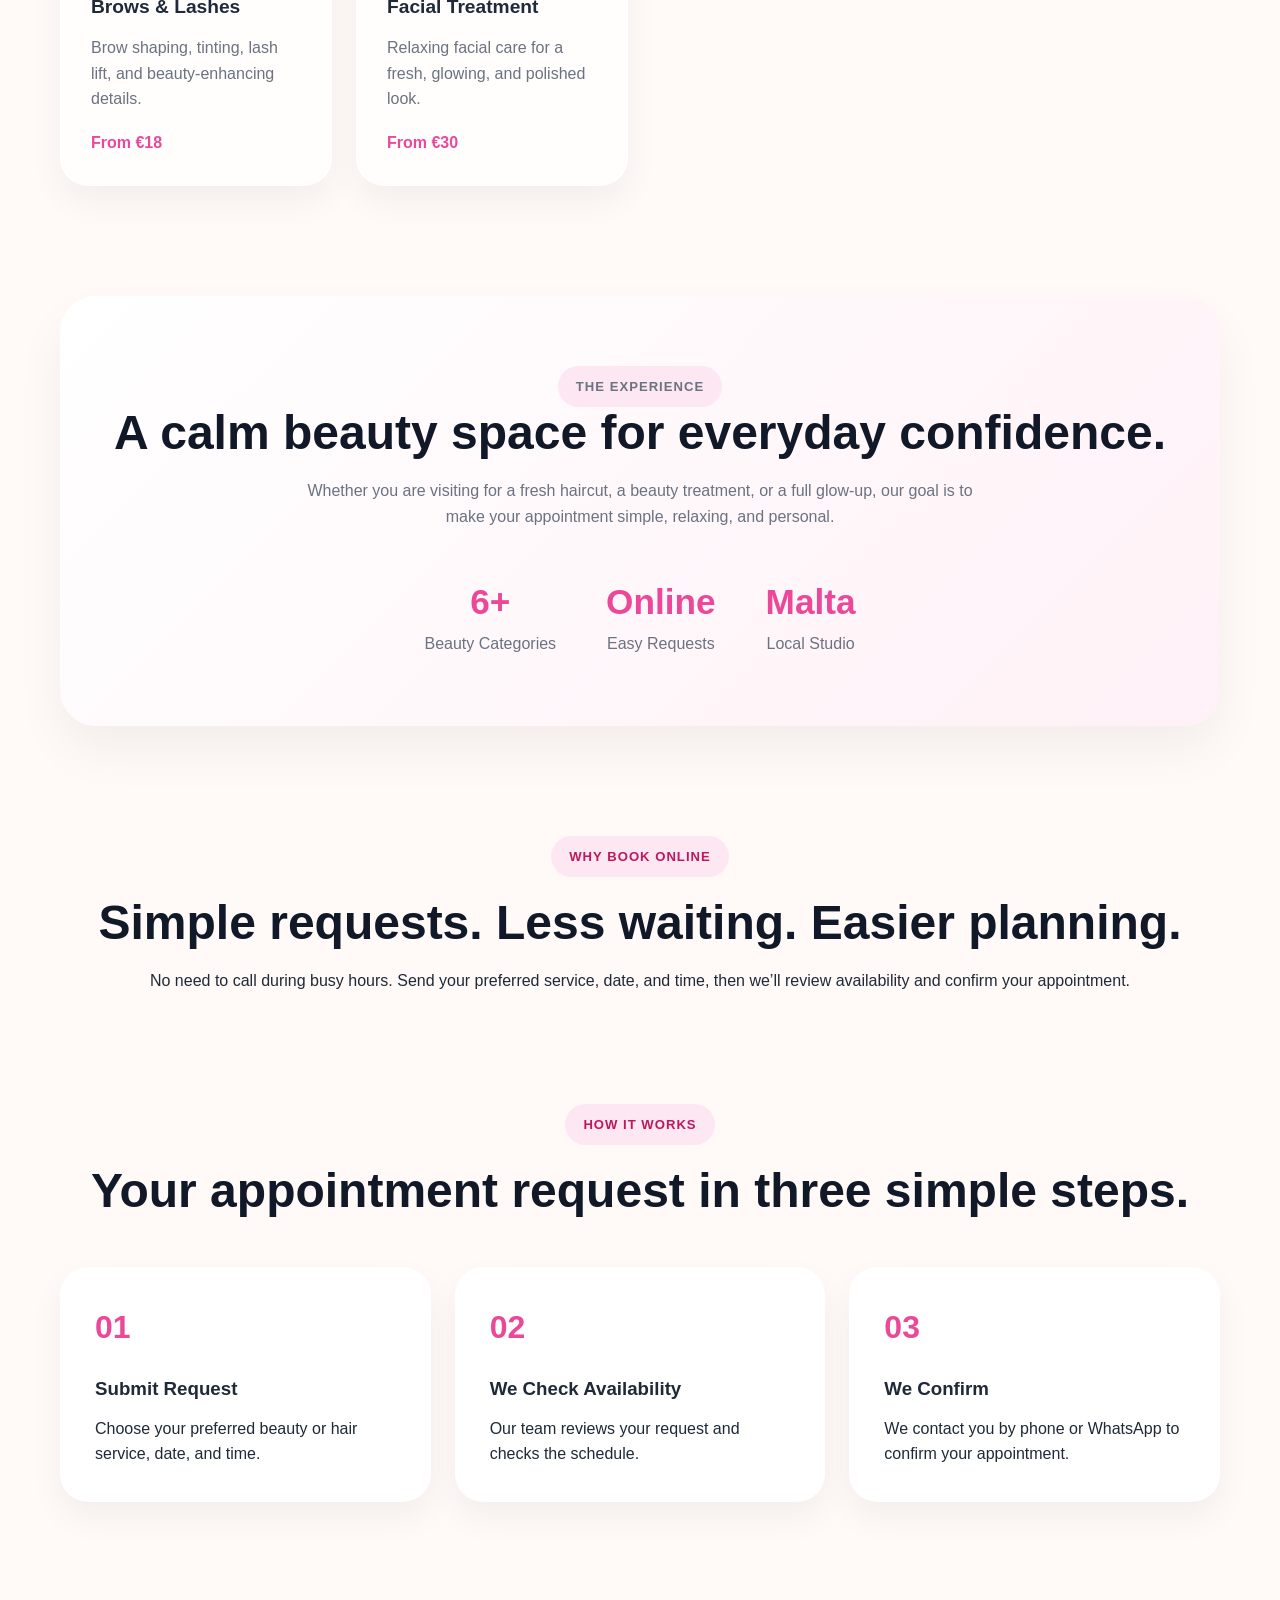
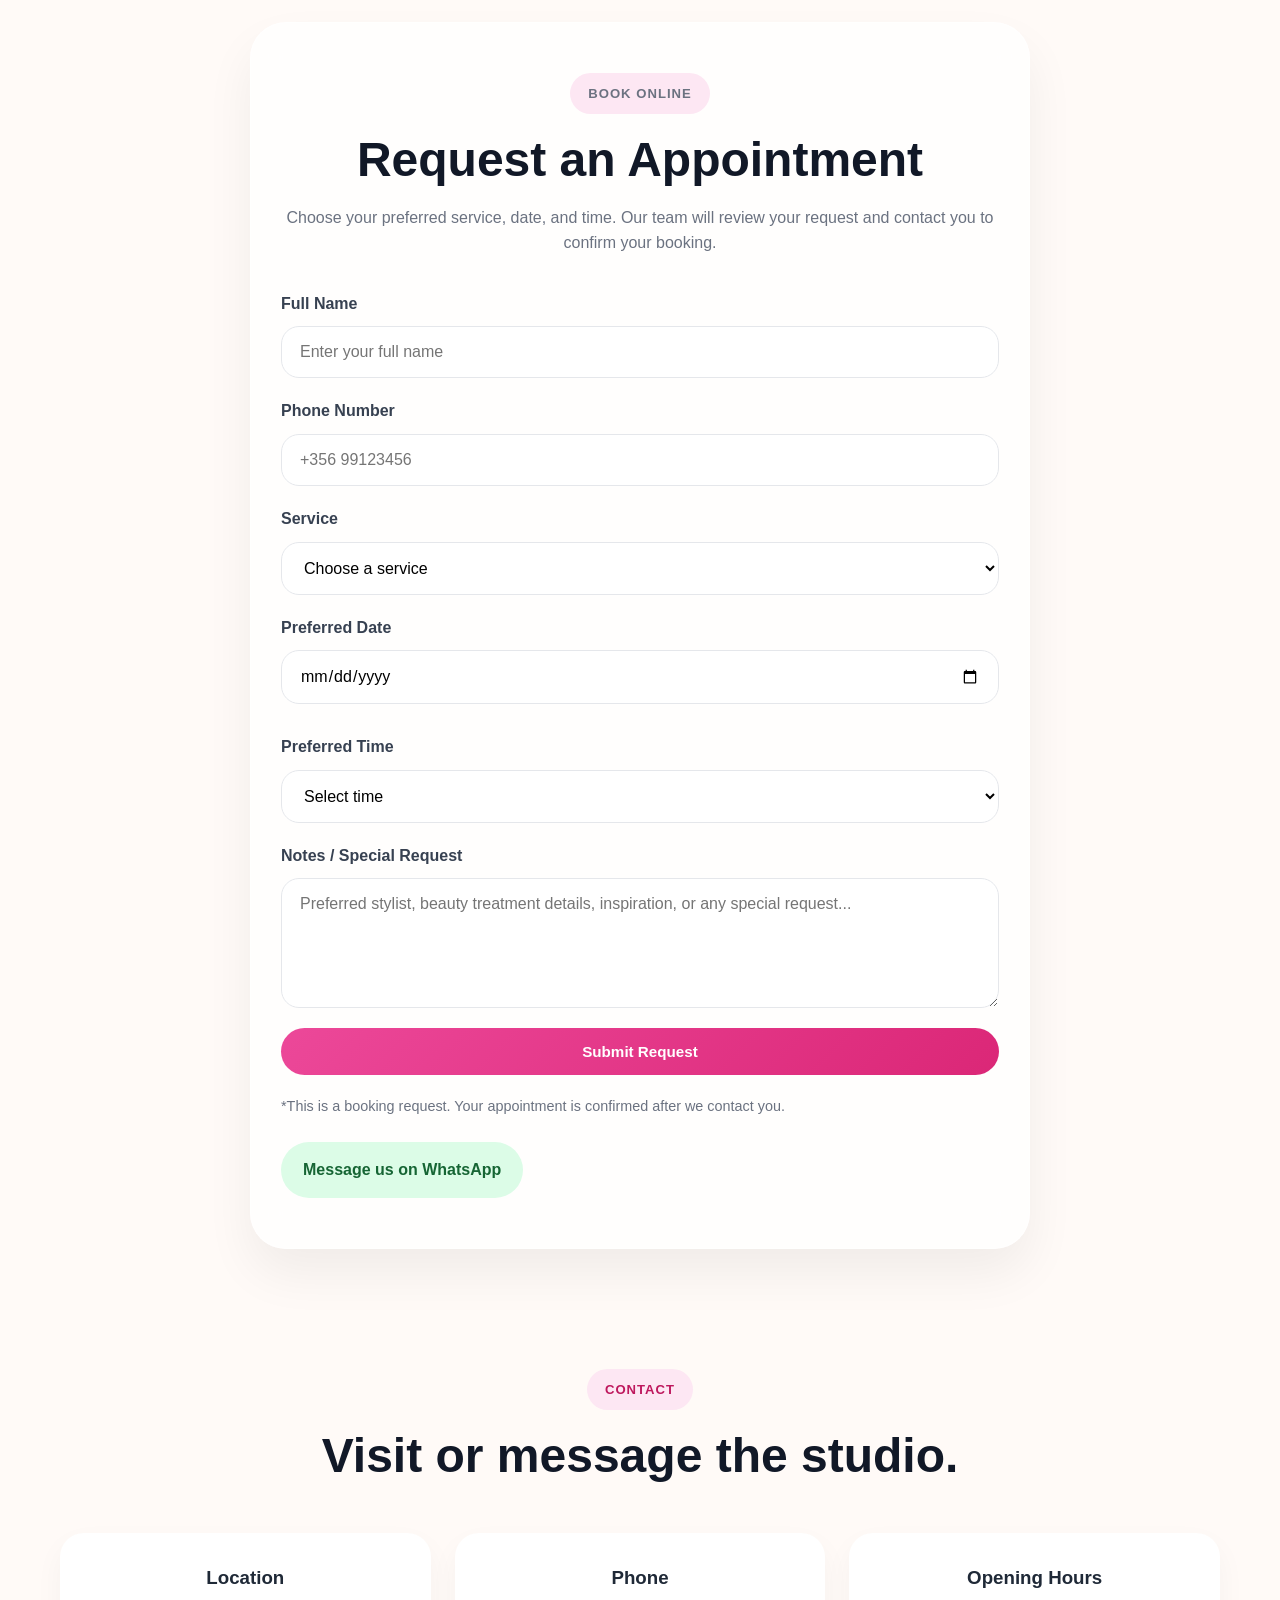
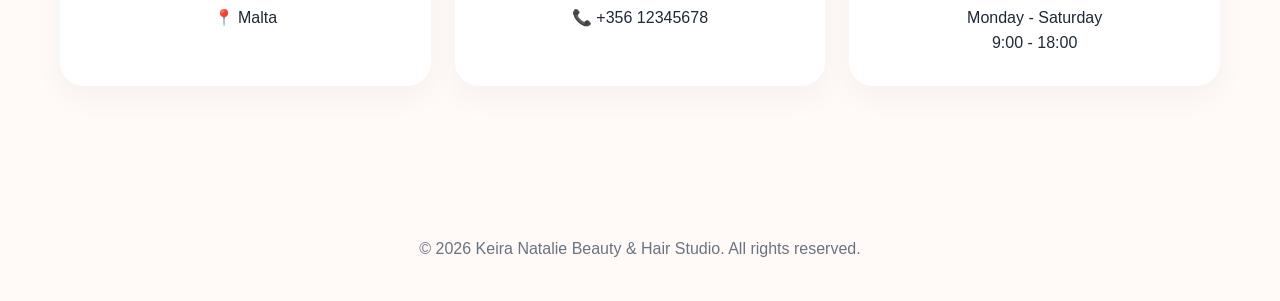
==== commit fa1e054a: "Update index.html" ====
--- a/index.html
+++ b/index.html
@@ -9,7 +9,7 @@
     name="description" 
     content="Request your hair, beauty, nails, brows, lashes, facial, or makeup appointment at Keira Natalie Beauty & Hair Studio in Malta."
   />
-
+  <link rel="icon" type="image/png" href="favicon.png">
   <link rel="stylesheet" href="styles.css" />
 </head>
 
@@ -26,11 +26,13 @@
   </button>
 
   <div class="nav-links" id="navLinks">
-    <a href="#services">Services</a>
-    <a href="#experience">Experience</a>
-    <a href="#booking">Book</a>
-    <a href="#contact">Contact</a>
+  <a href="#services">Services</a>
+  <a href="#experience">Experience</a>
+  <a href="#booking">Book</a>
+  <a href="#contact">Contact</a>
+  <a href="login.html" class="portal-link">Staff Portal</a>
   </div>
+
 </nav>
 
   <section class="hero">
@@ -61,14 +63,18 @@
 
     <div class="services-grid">
       <div class="service-card" onclick="scrollToBooking('Haircut & Styling')">
-        <span class="service-icon">✂️</span>
+        <span class="service-icon">
+          <img src="images/scissor-and-comb-svgrepo-com.svg" alt="Scissors Icon">
+        </span>
         <h3>Haircut & Styling</h3>
         <p>Fresh cuts, blow-dries, styling, and everyday hair refreshes.</p>
         <strong>From €15</strong>
       </div>
 
       <div class="service-card" onclick="scrollToBooking('Hair Color')">
-        <span class="service-icon">🎨</span>
+        <span class="service-icon">
+          <img src="images/hair-dye-svgrepo-com.svg" alt="Hair Dye">
+        </span>
         <h3>Hair Color</h3>
         <p>Full color, highlights, root touch-up, toner, and color refresh.</p>
         <strong>From €40</strong>
--- a/styles.css
+++ b/styles.css
@@ -157,6 +157,15 @@
   animation: heroReveal 1s ease;
 }
 
+.menu-toggle {
+  display: none;
+  background: transparent;
+  border: none;
+  font-size: 2rem;
+  color: #3b2f2f;
+  cursor: pointer;
+}
+
 @keyframes heroReveal {
   from {
     opacity: 0;
@@ -556,14 +565,17 @@
   }
 
   .nav {
-    top: 10px;
-    left: 12px;
-    right: 12px;
-    transform: none;
-    width: auto;
-    padding: 12px 14px;
-    border-radius: 18px;
-    gap: 12px;
+    position: fixed;
+    top: 0;
+    left: 0;
+    width: 100%;
+    background: rgba(255, 248, 245, 0.96);
+    backdrop-filter: blur(14px);
+    z-index: 999;
+  }
+
+  .menu-toggle {
+    display: block;
   }
 
   .logo {
@@ -577,14 +589,28 @@
     letter-spacing: 0.6px;
   }
 
-  .nav-links {
-    gap: 10px;
-    flex-wrap: nowrap;
+   .nav-links {
+    position: absolute;
+    top: 100%;
+    right: 20px;
+    width: 220px;
+    background: #fff8f5;
+    border: 1px solid rgba(120, 80, 70, 0.15);
+    border-radius: 18px;
+    padding: 18px;
+    display: none;
+    flex-direction: column;
+    gap: 14px;
+    box-shadow: 0 18px 40px rgba(60, 40, 35, 0.15);
+  }
+
+  .nav-links.active {
+    display: flex;
   }
 
   .nav-links a {
-    font-size: 0.78rem;
-    white-space: nowrap;
+    color: #3b2f2f;
+    font-weight: 600;
   }
 
   .nav-links a:nth-child(2) {
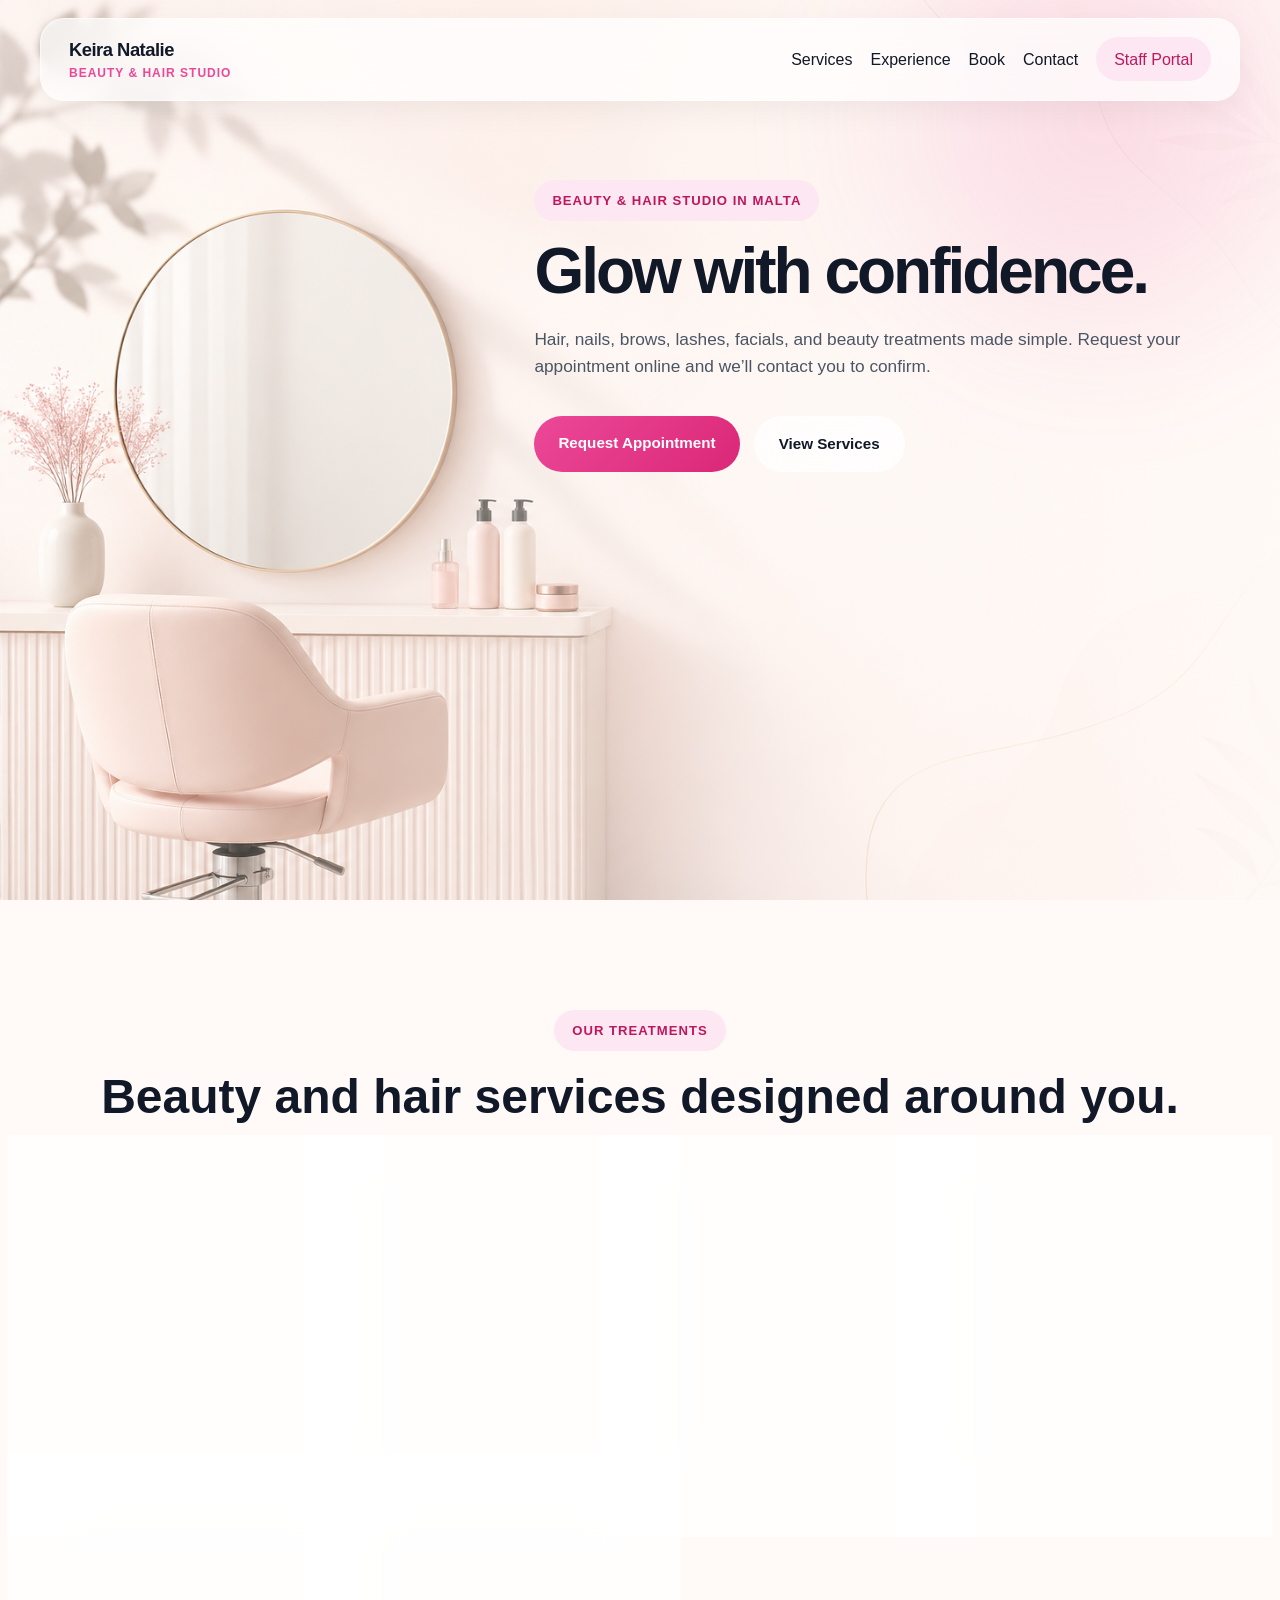
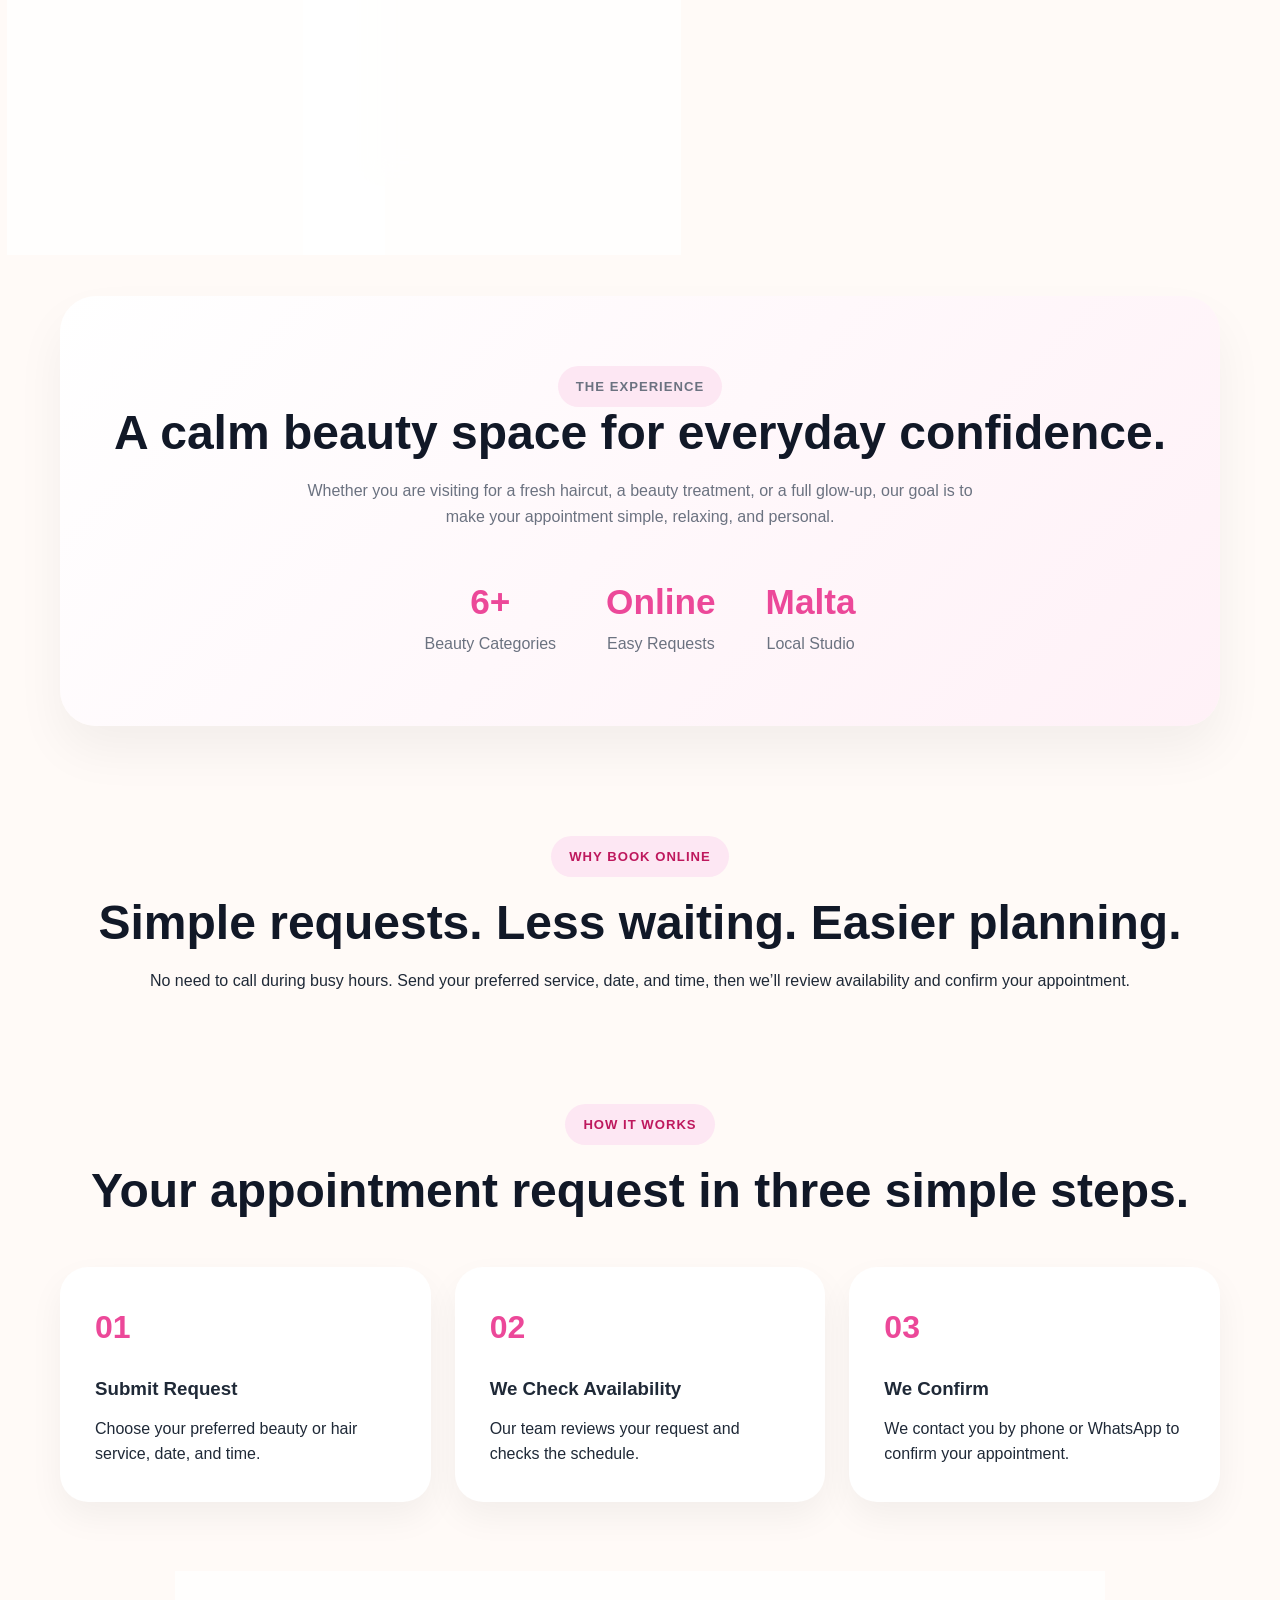
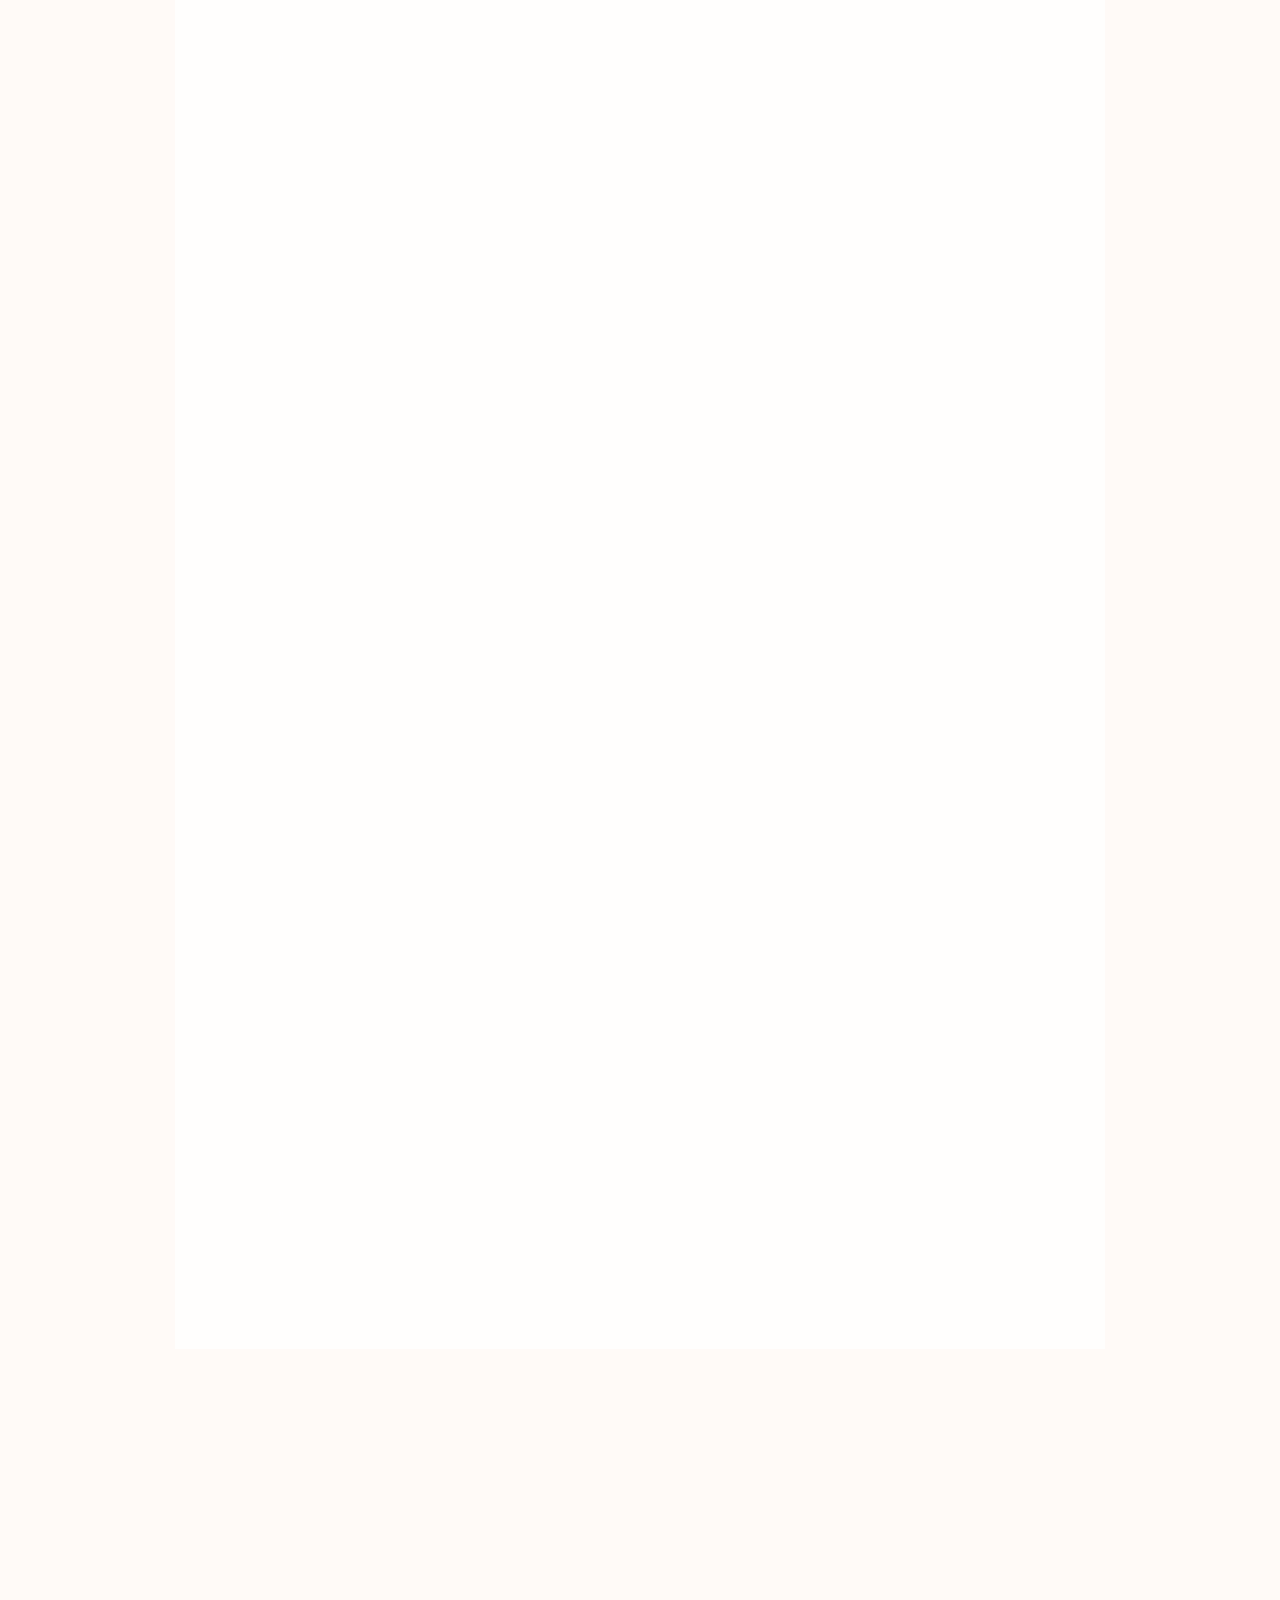
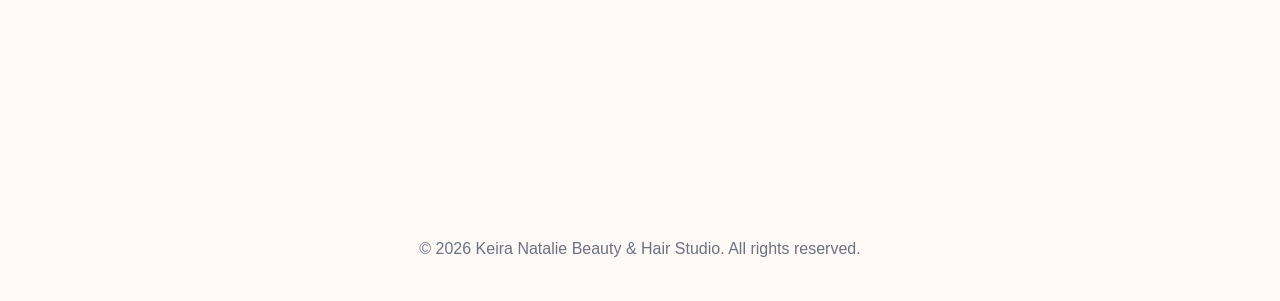
==== commit fa533bf6: "Update index.html" ====
--- a/index.html
+++ b/index.html
@@ -22,7 +22,26 @@
   </a>
 
   <button class="menu-toggle" id="menuToggle" aria-label="Open menu">
-    ☰
+    <span class="burger-icon">☰</span>
+    <span class="scissor-icon">
+      <svg
+    xmlns="https://www.svgrepo.com/svg/500679/scissor"
+    width="18"
+    height="18"
+    viewBox="0 0 24 24"
+    fill="none"
+    stroke="currentColor"
+    stroke-width="2.2"
+    stroke-linecap="round"
+    stroke-linejoin="round"
+  >
+    <circle cx="6" cy="6" r="3"></circle>
+    <circle cx="6" cy="18" r="3"></circle>
+    <line x1="20" y1="4" x2="8.12" y2="15.88"></line>
+    <line x1="14.47" y1="14.48" x2="20" y2="20"></line>
+    <line x1="8.12" y1="8.12" x2="12" y2="12"></line>
+  </svg>
+    </span>
   </button>
 
   <div class="nav-links" id="navLinks">
--- a/styles.css
+++ b/styles.css
@@ -6,6 +6,13 @@
 
 html {
   scroll-behavior: smooth;
+}
+
+#services,
+#experience,
+#booking,
+#contact {
+  scroll-margin-top: 120px;
 }
 
 body {
@@ -43,6 +50,31 @@
   box-shadow: 0 10px 30px rgba(0, 0, 0, 0.05);
 }
 
+.portal-link {
+  padding: 0 18px;
+  border-radius: 999px;
+  background: #fde7f3;
+  color: #be185d !important;
+
+  display: flex;
+  align-items: center;
+  justify-content: center;
+  transition: all 0.3s ease;
+}
+
+.portal-link:hover {
+  transform: translateY(-2px);
+}
+
+.portal-link::after {
+  display: none;
+}
+
+.burger-icon,
+.scissor-icon {
+  display: none;
+}
+
 .logo {
   display: flex;
   flex-direction: column;
@@ -63,26 +95,31 @@
 
 .nav-links {
   display: flex;
-  gap: 28px;
+  align-items: center;
+  gap: 18px;
 }
 
 .nav-links a {
   position: relative;
+  display: flex;
+  align-items: center;
+  height: 44px;
   text-decoration: none;
-  color: #374151;
-  font-weight: 600;
-  transition: 0.25s ease;
+  color: #111827;
 }
 
 .nav-links a::after {
   content: "";
   position: absolute;
-  left: 0;
-  bottom: -6px;
+  left: 50%;
+  bottom: 6px;
+
   width: 0%;
   height: 2px;
+
   background: #ec4899;
-  transition: width 0.25s ease;
+  transition: width 0.3s ease;
+  transform: translateX(-50%);
 }
 
 .nav-links a:hover {
@@ -91,6 +128,10 @@
 
 .nav-links a:hover::after {
   width: 100%;
+}
+
+.nav-links a:visited {
+  color: #111827;
 }
 
 /* HERO */
@@ -323,6 +364,12 @@
   font-size: 1rem;
 }
 
+.service-icon img {
+  width: 28px;
+  height: 28px;
+  object-fit: contain;
+}
+
 /* EXPERIENCE */
 
 .experience-card {
@@ -390,10 +437,6 @@
 }
 
 /* BOOKING */
-
-#booking {
-  scroll-margin-top: 110px;
-}
 
 .booking {
   max-width: 780px;
@@ -477,8 +520,13 @@
 /* WHATSAPP */
 
 .whatsapp-btn {
-  display: inline-block;
-  margin-top: 24px;
+  display: flex;
+  justify-content: center;
+  align-items: center;
+
+  width: fit-content;
+
+  margin: 24px auto 0;
   padding: 15px 22px;
   border-radius: 999px;
   background: #dcfce7;
@@ -525,15 +573,13 @@
 
 .reveal {
   opacity: 0;
-  transform: translateY(40px);
-  transition:
-    opacity 0.8s ease,
-    transform 0.8s ease;
+  transform: none;
+  transition: opacity 0.8s ease;
 }
 
 .reveal.active {
   opacity: 1;
-  transform: translateY(0);
+  transform: none;
 }
 
 /* LAPTOP */
@@ -565,23 +611,102 @@
   }
 
   .nav {
-    position: fixed;
-    top: 0;
-    left: 0;
-    width: 100%;
-    background: rgba(255, 248, 245, 0.96);
-    backdrop-filter: blur(14px);
-    z-index: 999;
-  }
+  position: fixed;
+  top: 0;
+  left: 0;
+  transform: none;
+
+  width: 100%;
+  max-width: 100%;
+
+  padding: 14px 18px;
+
+  flex-direction: row;
+  justify-content: flex-start;
+  gap: 16px;
+  display: flex;
+  align-items: center;
+
+  background: rgba(255, 248, 245, 0.96);
+  backdrop-filter: blur(14px);
+
+  border-radius: 0;
+}
 
   .menu-toggle {
+    width: 44px;
+    height: 44px;
+
+    display: grid;
+    place-items: center;
+
+    position: relative;
+
+    background: transparent;
+    border: none;
+
+    cursor: pointer;
+  }
+
+  .menu-toggle:hover {
+    transform: scale(1.08);
+  }
+
+  .menu-toggle.active {
+  transform: rotate(90deg);
+}
+
+  .burger-icon,
+  .scissor-icon {
     display: block;
+
+    position: absolute;
+
+    font-size: 1.8rem;
+
+    transition:
+      opacity 0.25s ease,
+      transform 0.25s ease;
+  }
+
+  .burger-icon {
+    opacity: 1;
+    transform: scale(1) rotate(0deg);
+    font-size: 1.8rem;
+  }
+
+  .scissor-icon {
+  display: flex;
+  align-items: center;
+  justify-content: center;
+
+  opacity: 0;
+
+  transform: scale(0.6) rotate(-45deg);
+
+  color: #ec4899;
+}
+
+.scissor-icon svg {
+  width: 25px;
+  height: 25px;
+}
+
+  .menu-toggle.active .burger-icon {
+    opacity: 0;
+    transform: scale(0.6) rotate(45deg);
+  }
+
+  .menu-toggle.active .scissor-icon {
+    opacity: 1;
+    transform: scale(1) rotate(0deg);
   }
 
   .logo {
     font-size: 0.95rem;
     line-height: 1.1;
     flex-shrink: 0;
+    order: 2;
   }
 
   .logo span {
@@ -591,30 +716,45 @@
 
    .nav-links {
     position: absolute;
-    top: 100%;
-    right: 20px;
-    width: 220px;
+    top: calc(100% + 12px);
+    left: 20px;
+    right: auto;
+    width: 230px;
+
     background: #fff8f5;
     border: 1px solid rgba(120, 80, 70, 0.15);
     border-radius: 18px;
     padding: 18px;
-    display: none;
+
+    display: flex;
     flex-direction: column;
     gap: 14px;
+
+    opacity: 0;
+    visibility: hidden;
+    transform: translateY(-12px) scale(0.96);
+    transform-origin: top left;
+
+    pointer-events: none;
+
     box-shadow: 0 18px 40px rgba(60, 40, 35, 0.15);
+
+    transition:
+    opacity 0.25s ease,
+    transform 0.25s ease,
+    visibility 0.25s ease;
   }
 
   .nav-links.active {
-    display: flex;
+    opacity: 1;
+    visibility: visible;
+    transform: translateY(0) scale(1);
+    pointer-events: auto;
   }
 
   .nav-links a {
     color: #3b2f2f;
     font-weight: 600;
-  }
-
-  .nav-links a:nth-child(2) {
-    display: none;
   }
 
   .hero {
@@ -703,10 +843,8 @@
 }
 
 @media (max-width: 480px) {
-  .nav-links a:nth-child(1),
-  .nav-links a:nth-child(2),
-  .nav-links a:nth-child(4) {
-    display: none;
+  .nav-links a {
+    display: block;
   }
 
   .hero-inner {
@@ -726,4 +864,5 @@
   .btn {
     width: 100%;
   }
-}
+
+}
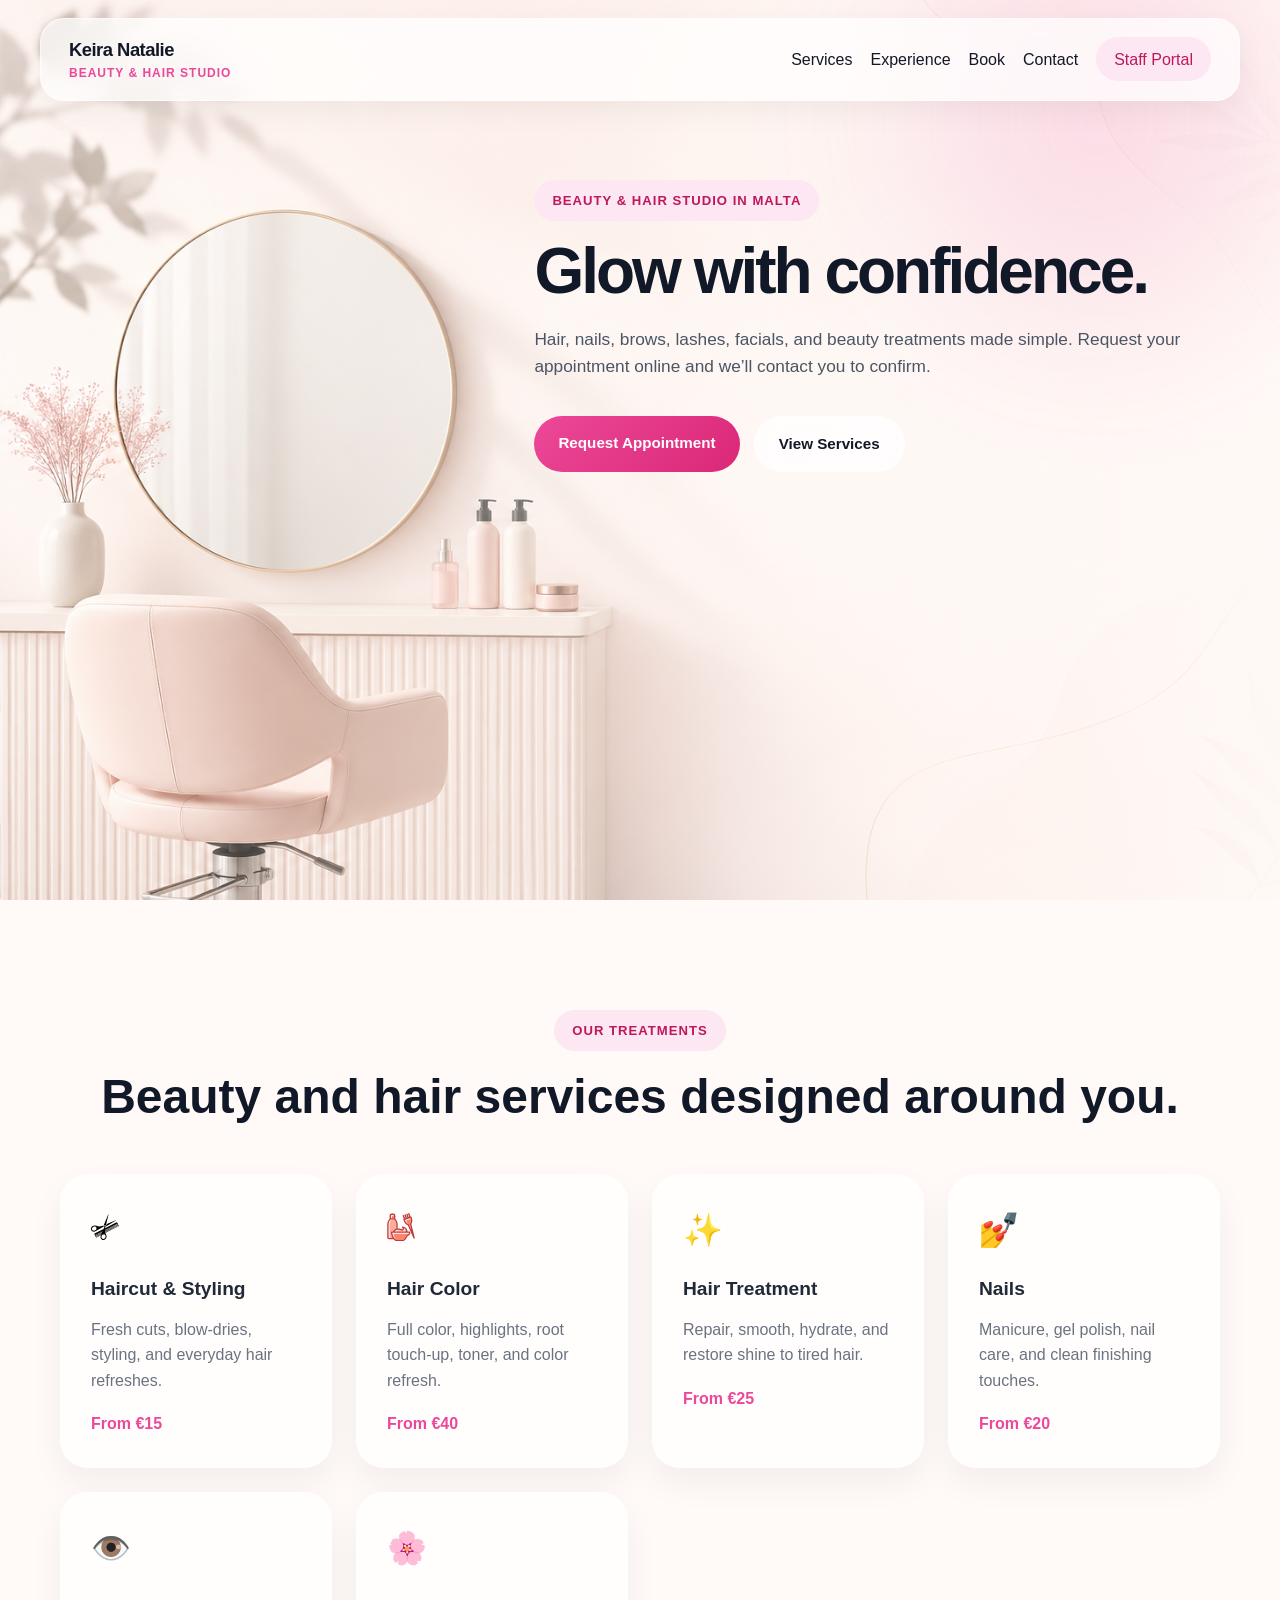
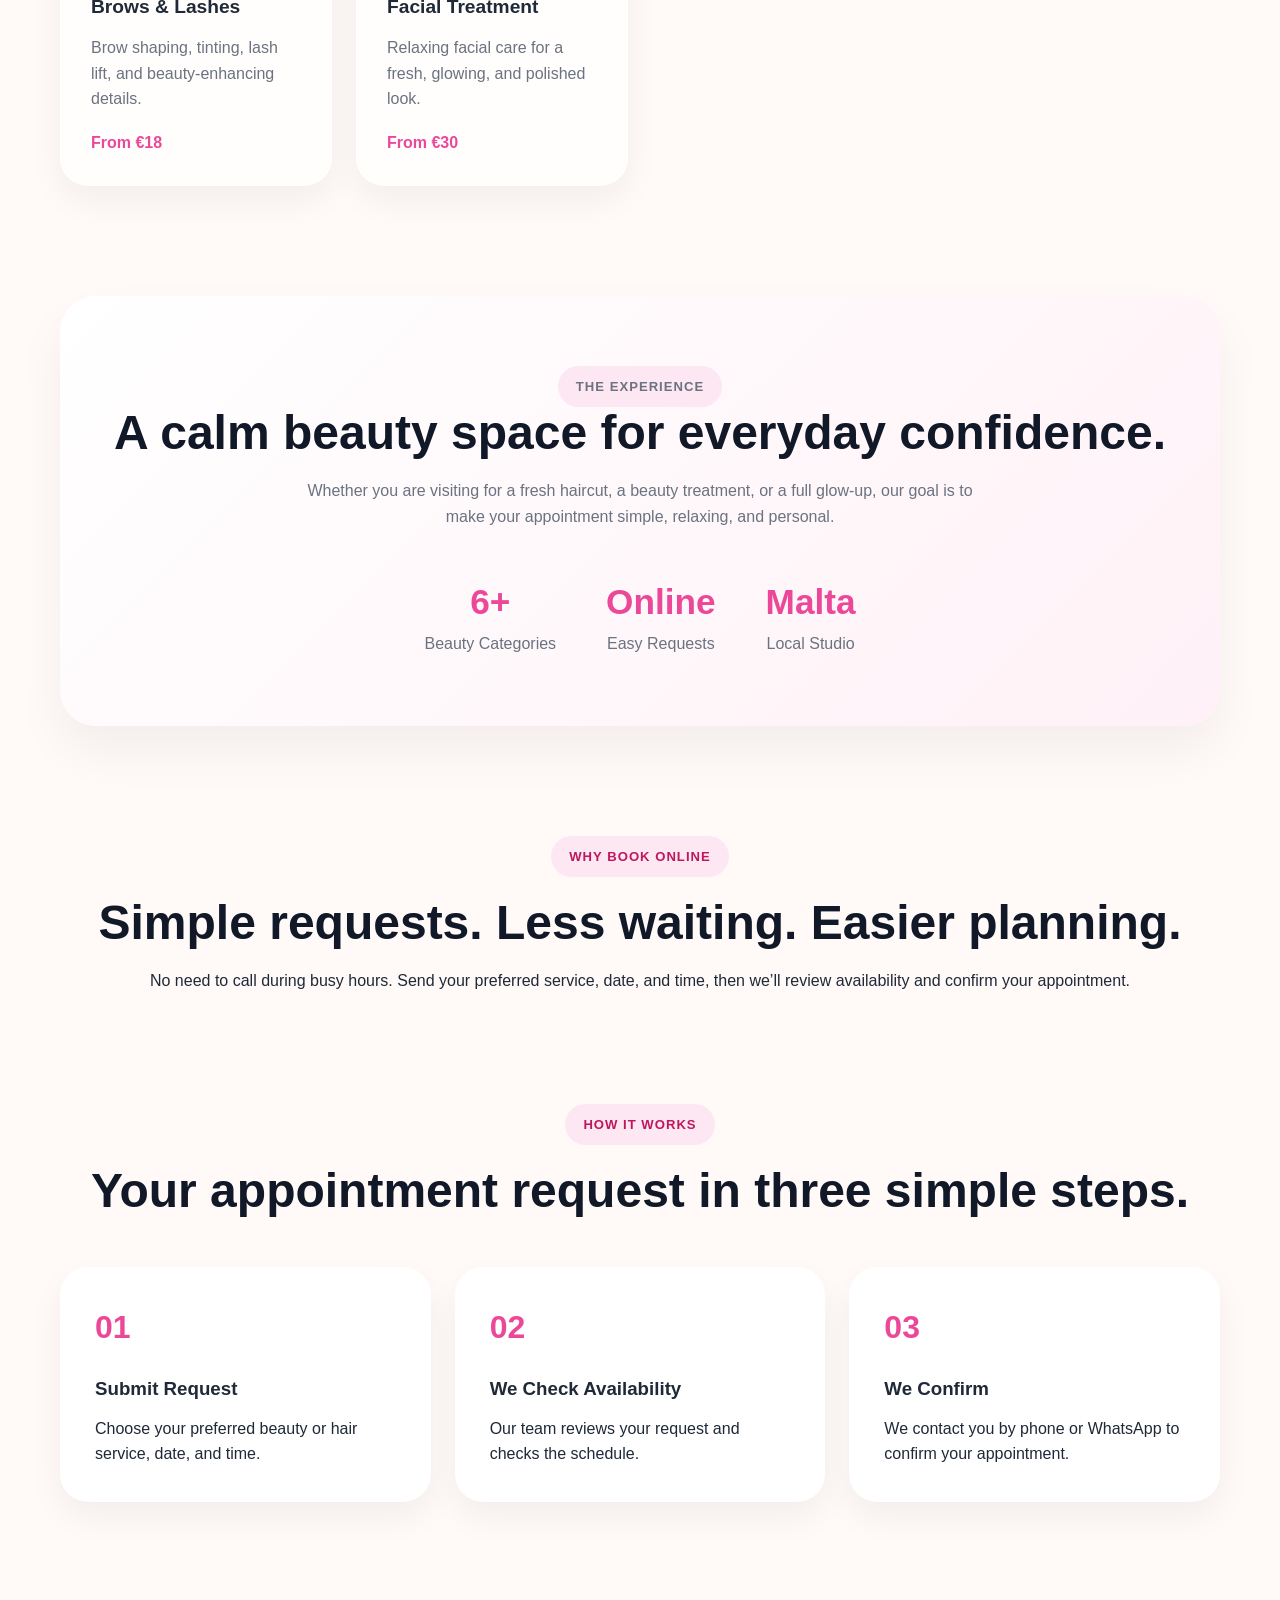
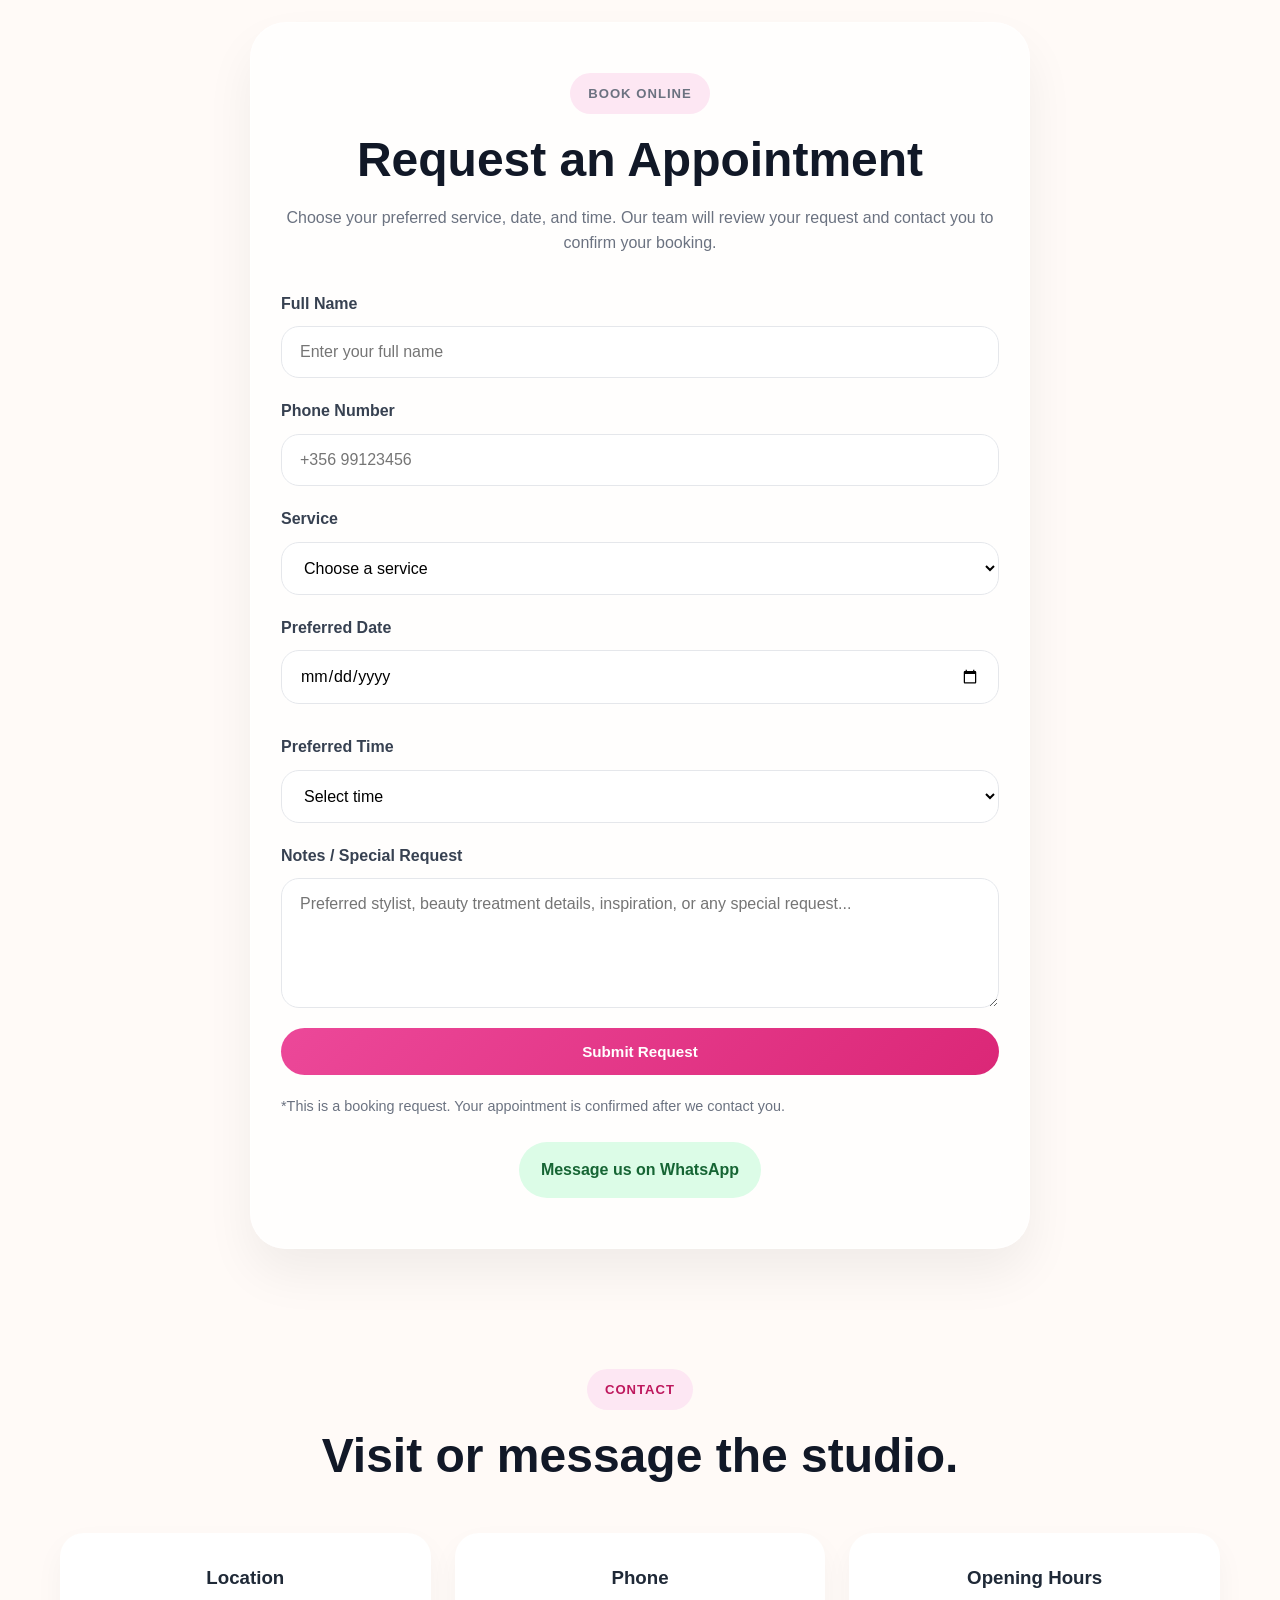
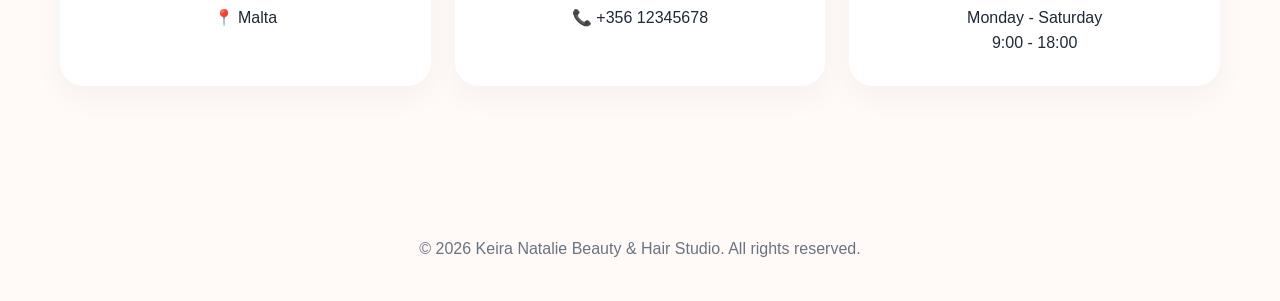
==== commit 0b4b2379: "Restore index.html to original state" ====
--- a/index.html
+++ b/index.html
@@ -246,7 +246,7 @@
 
       <label>
         Preferred Date
-        <input type="date" name="Preferred Date" id="dateInput" required>
+        <input type="date" id="dateInput" name="Preferred Date" required />
         <p id="day-display" class="day-display"></p>
       </label>
 
--- a/styles.css
+++ b/styles.css
@@ -51,7 +51,7 @@
 }
 
 .portal-link {
-  padding: 0 18px;
+  padding: 10px 18px;
   border-radius: 999px;
   background: #fde7f3;
   color: #be185d !important;
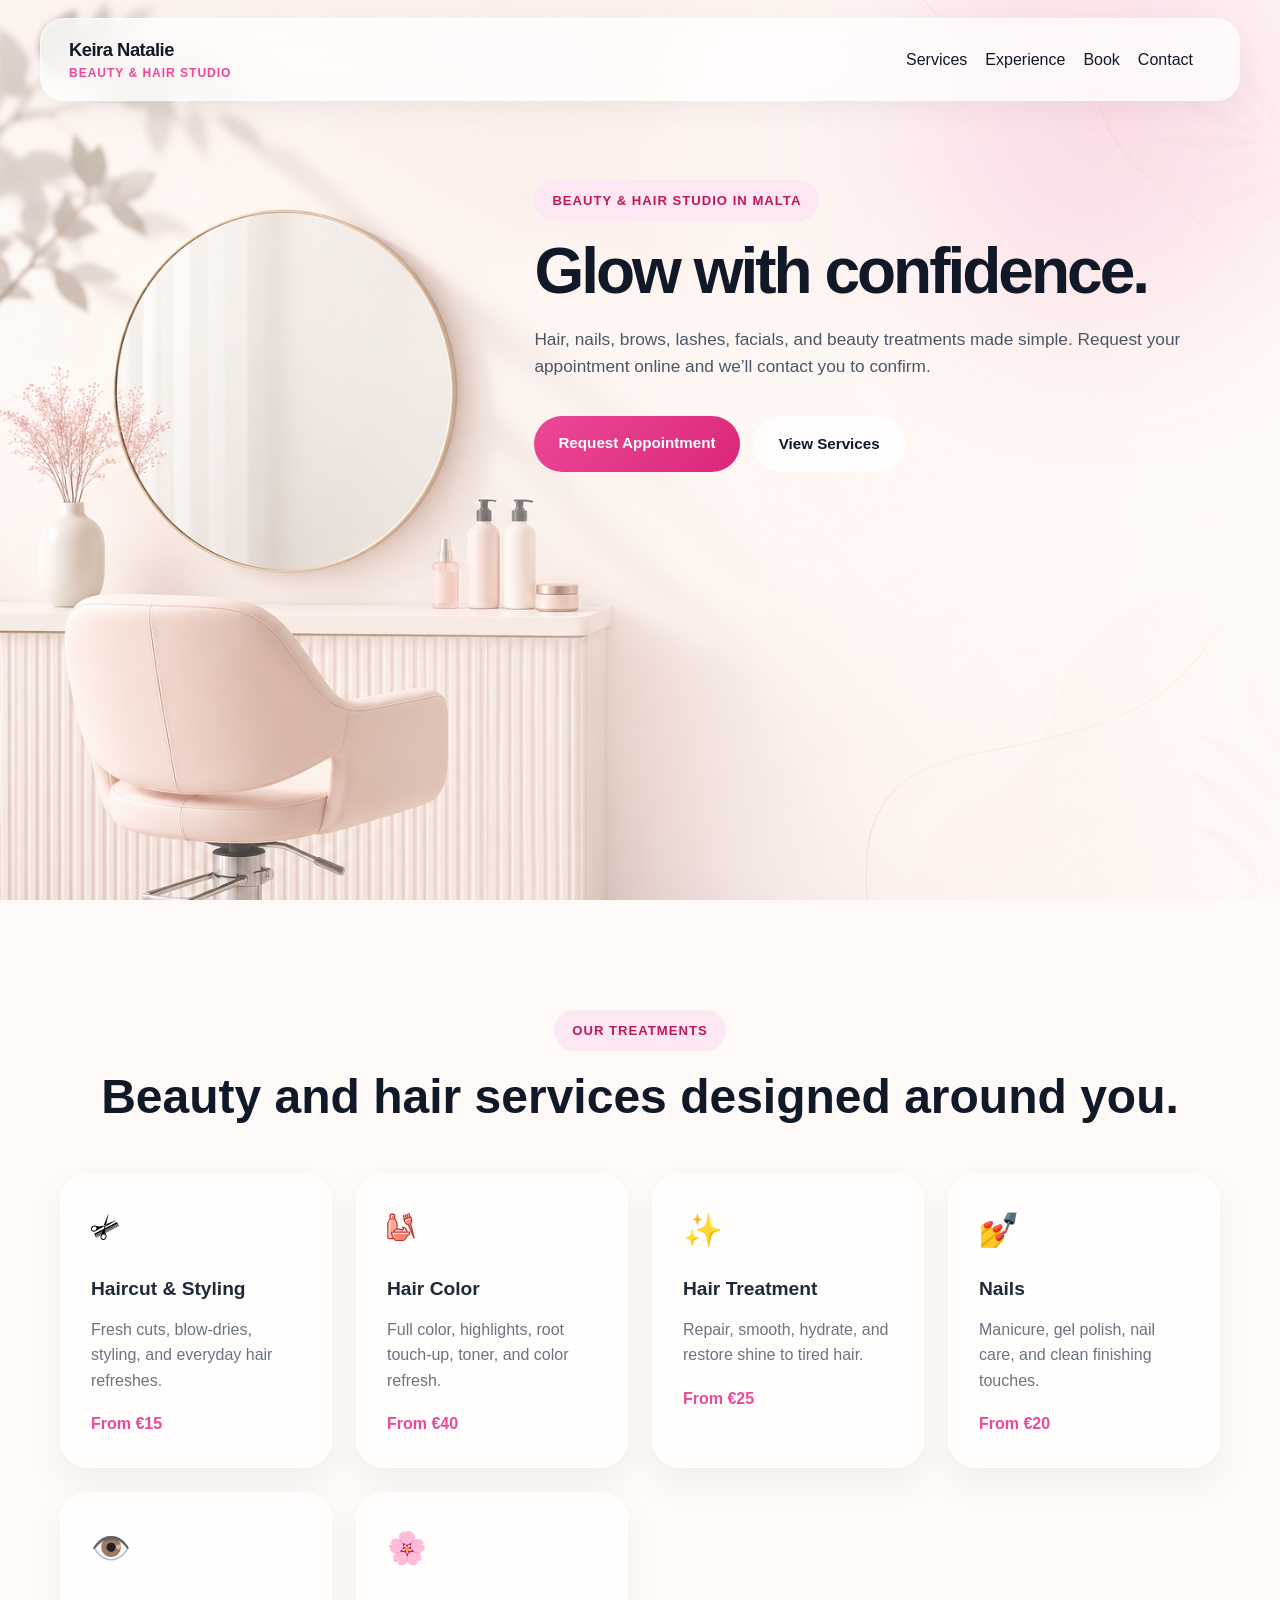
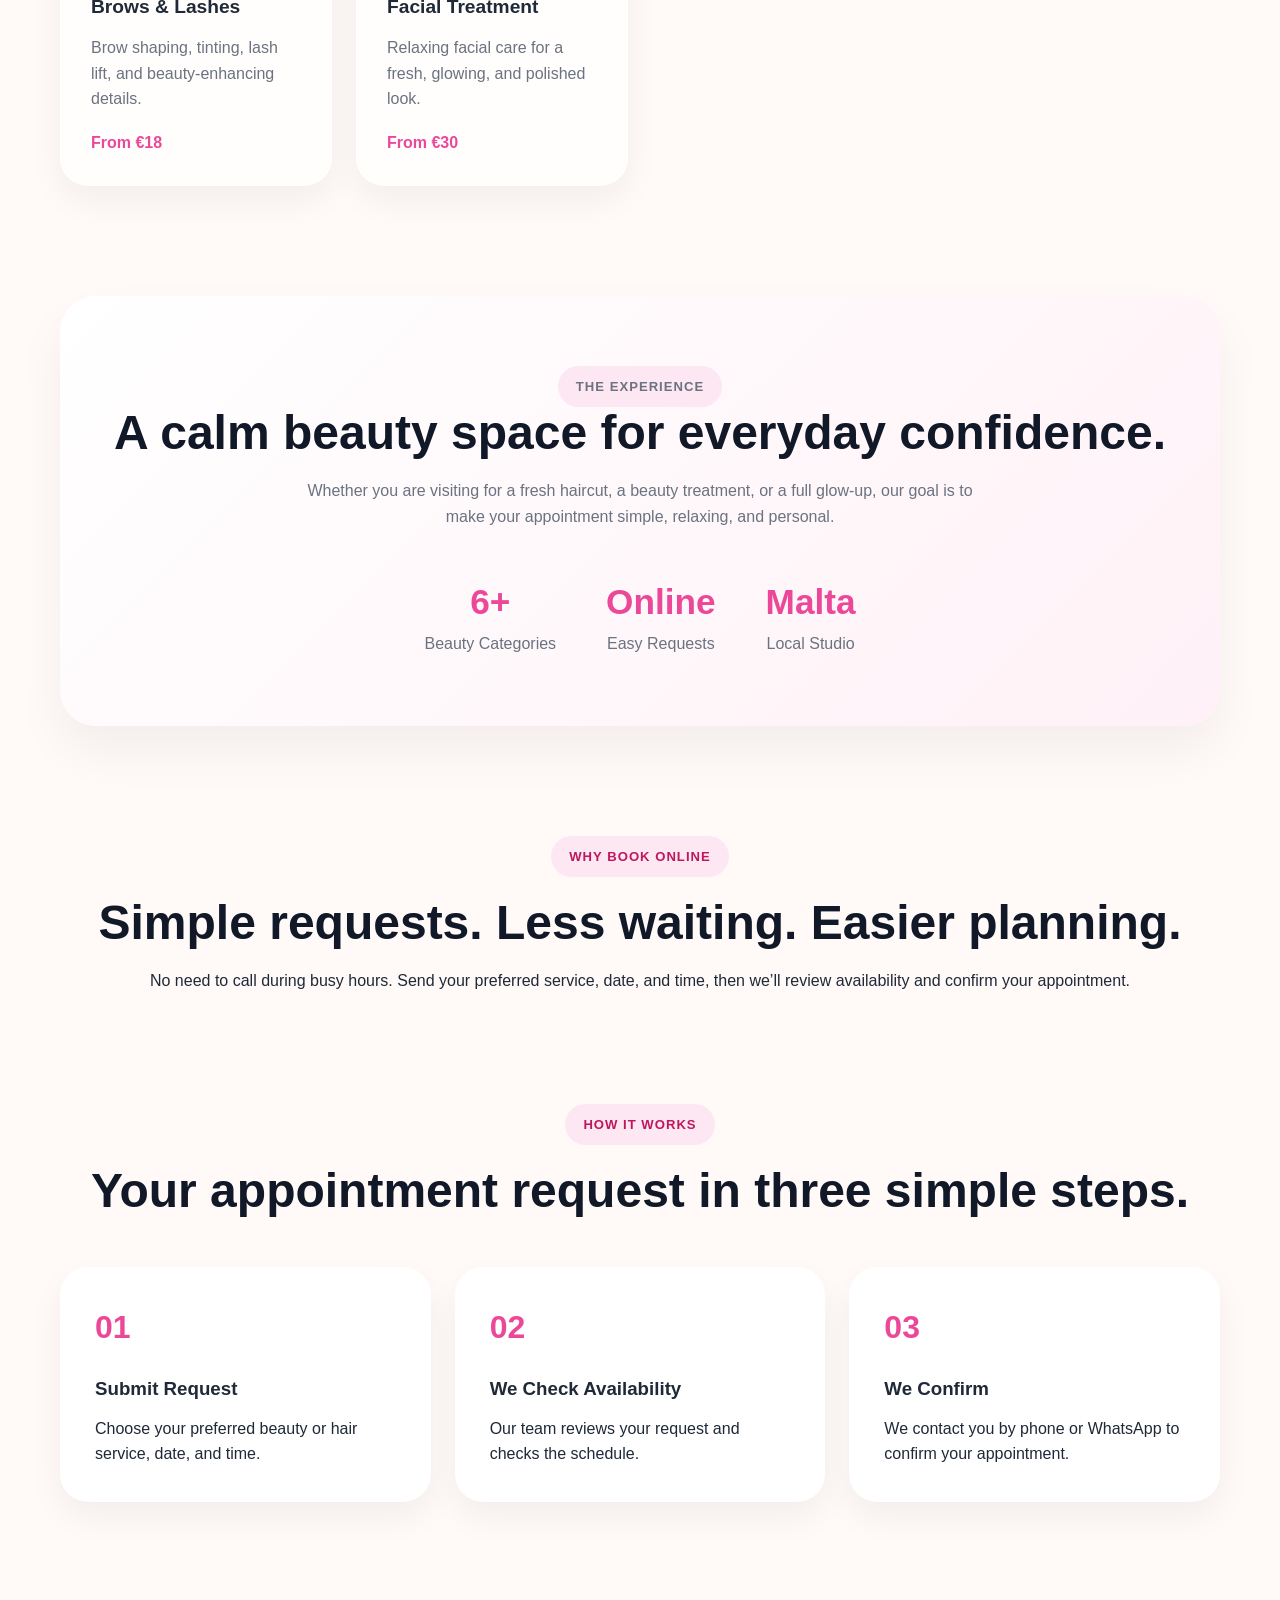
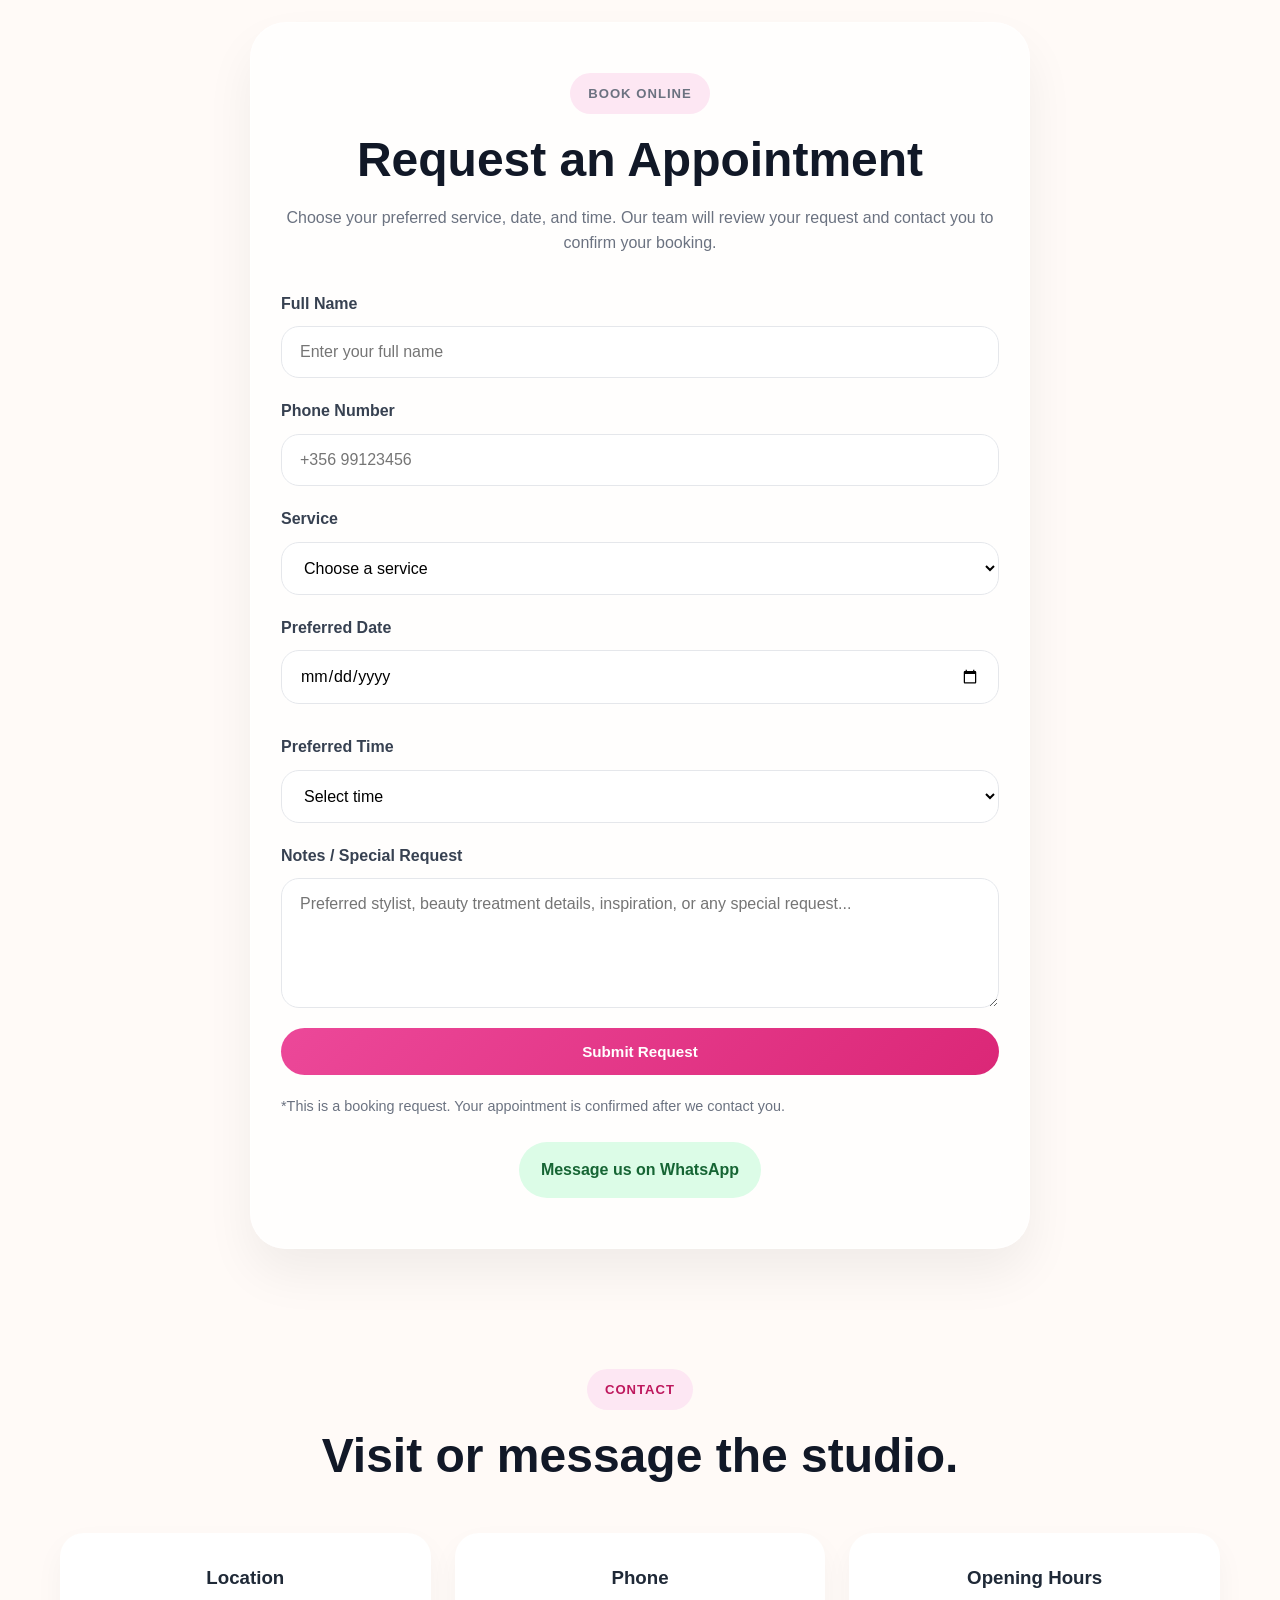
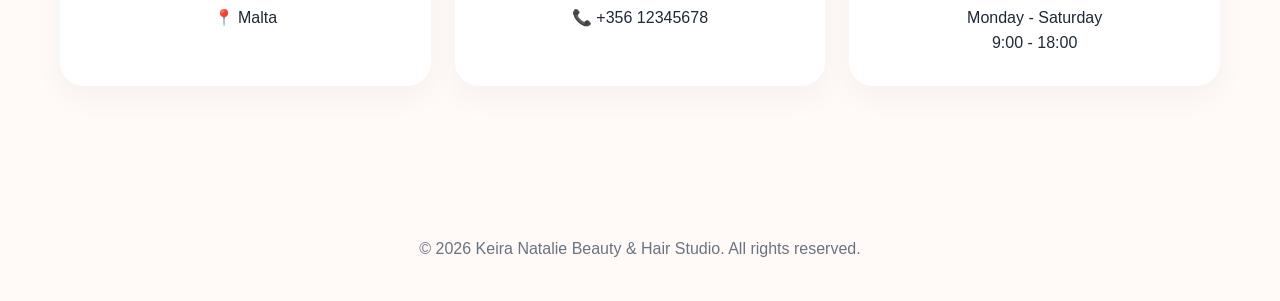
==== commit 4cb70618: "Update index.html" ====
--- a/index.html
+++ b/index.html
@@ -49,7 +49,7 @@
   <a href="#experience">Experience</a>
   <a href="#booking">Book</a>
   <a href="#contact">Contact</a>
-  <a href="login.html" class="portal-link">Staff Portal</a>
+  <a href="login.html" class="portal-icon-btn" aria-label="Staff Portal"></a>
   </div>
 
 </nav>
@@ -304,7 +304,11 @@
   </section>
 
   <footer class="footer">
+
+    <div>
     <p>© 2026 Keira Natalie Beauty & Hair Studio. All rights reserved.</p>
+    </div>
+    
   </footer>
 
   <script src="script.js"></script>
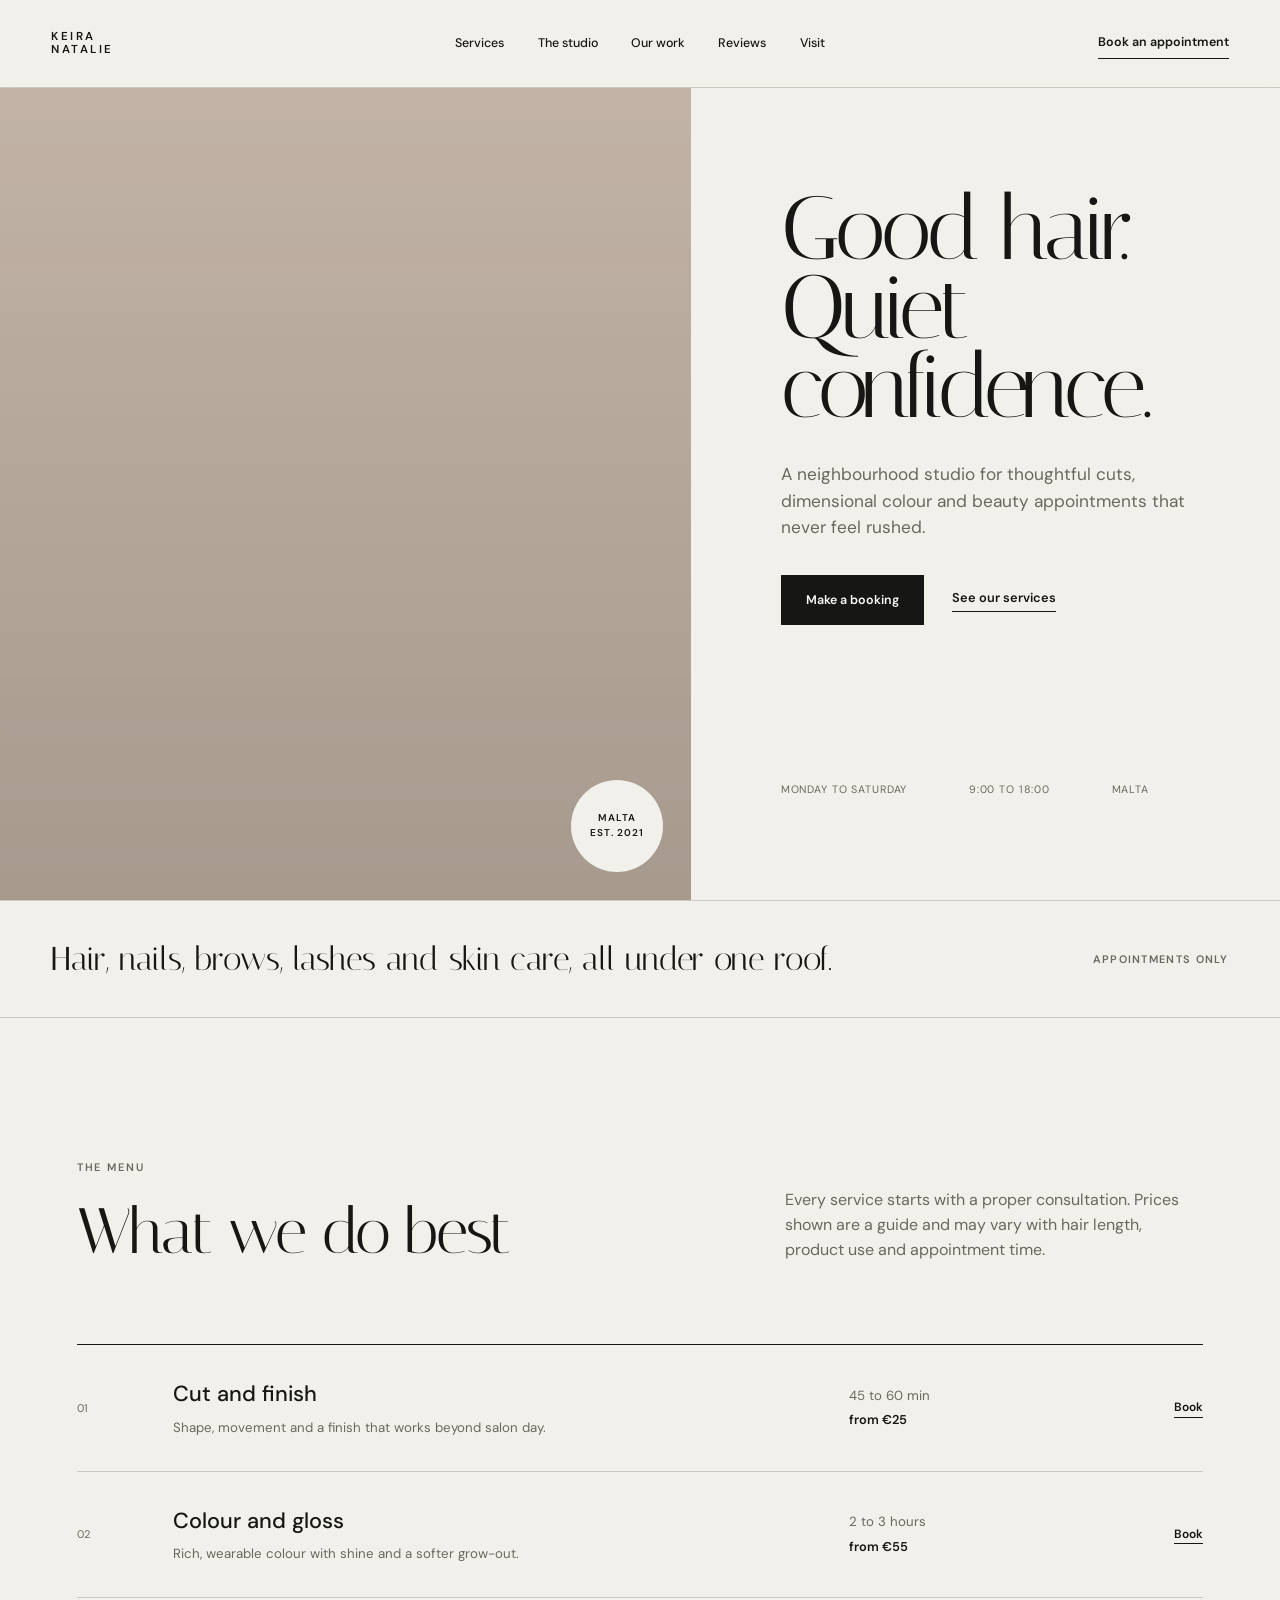
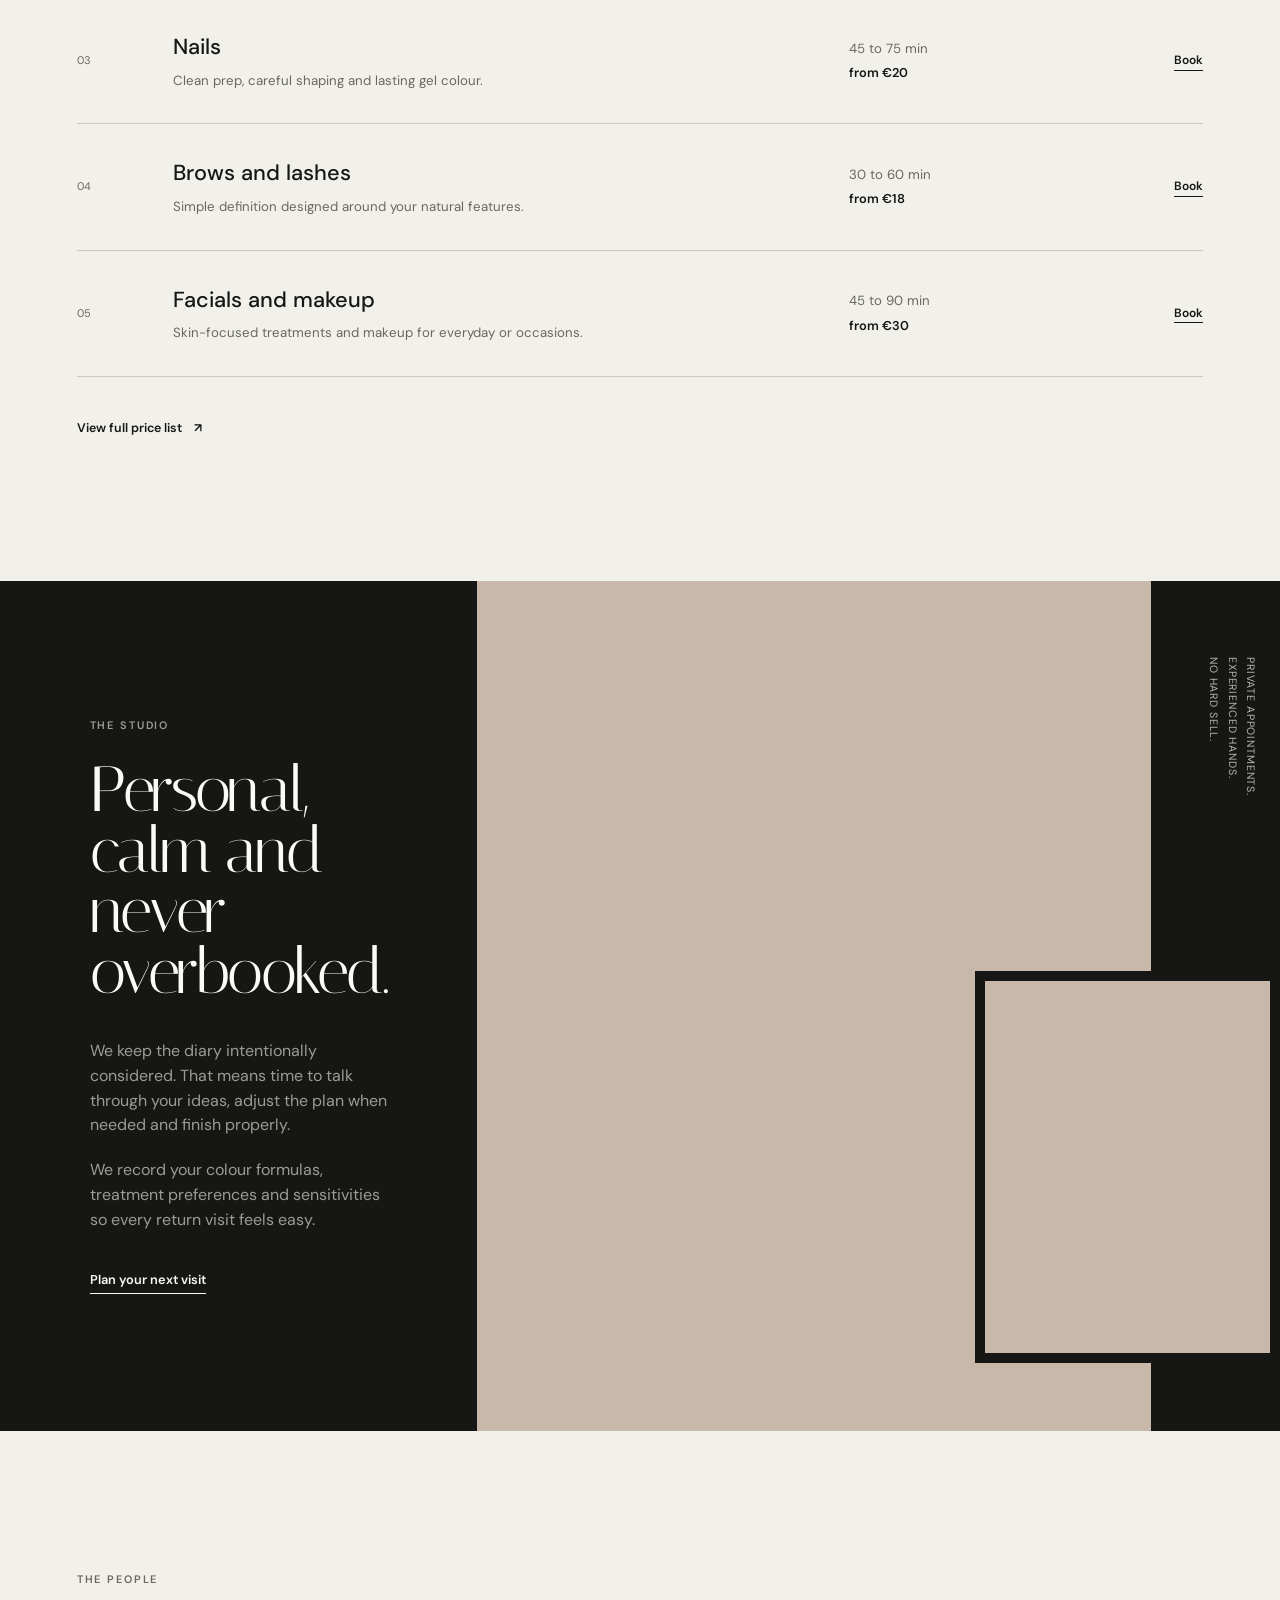
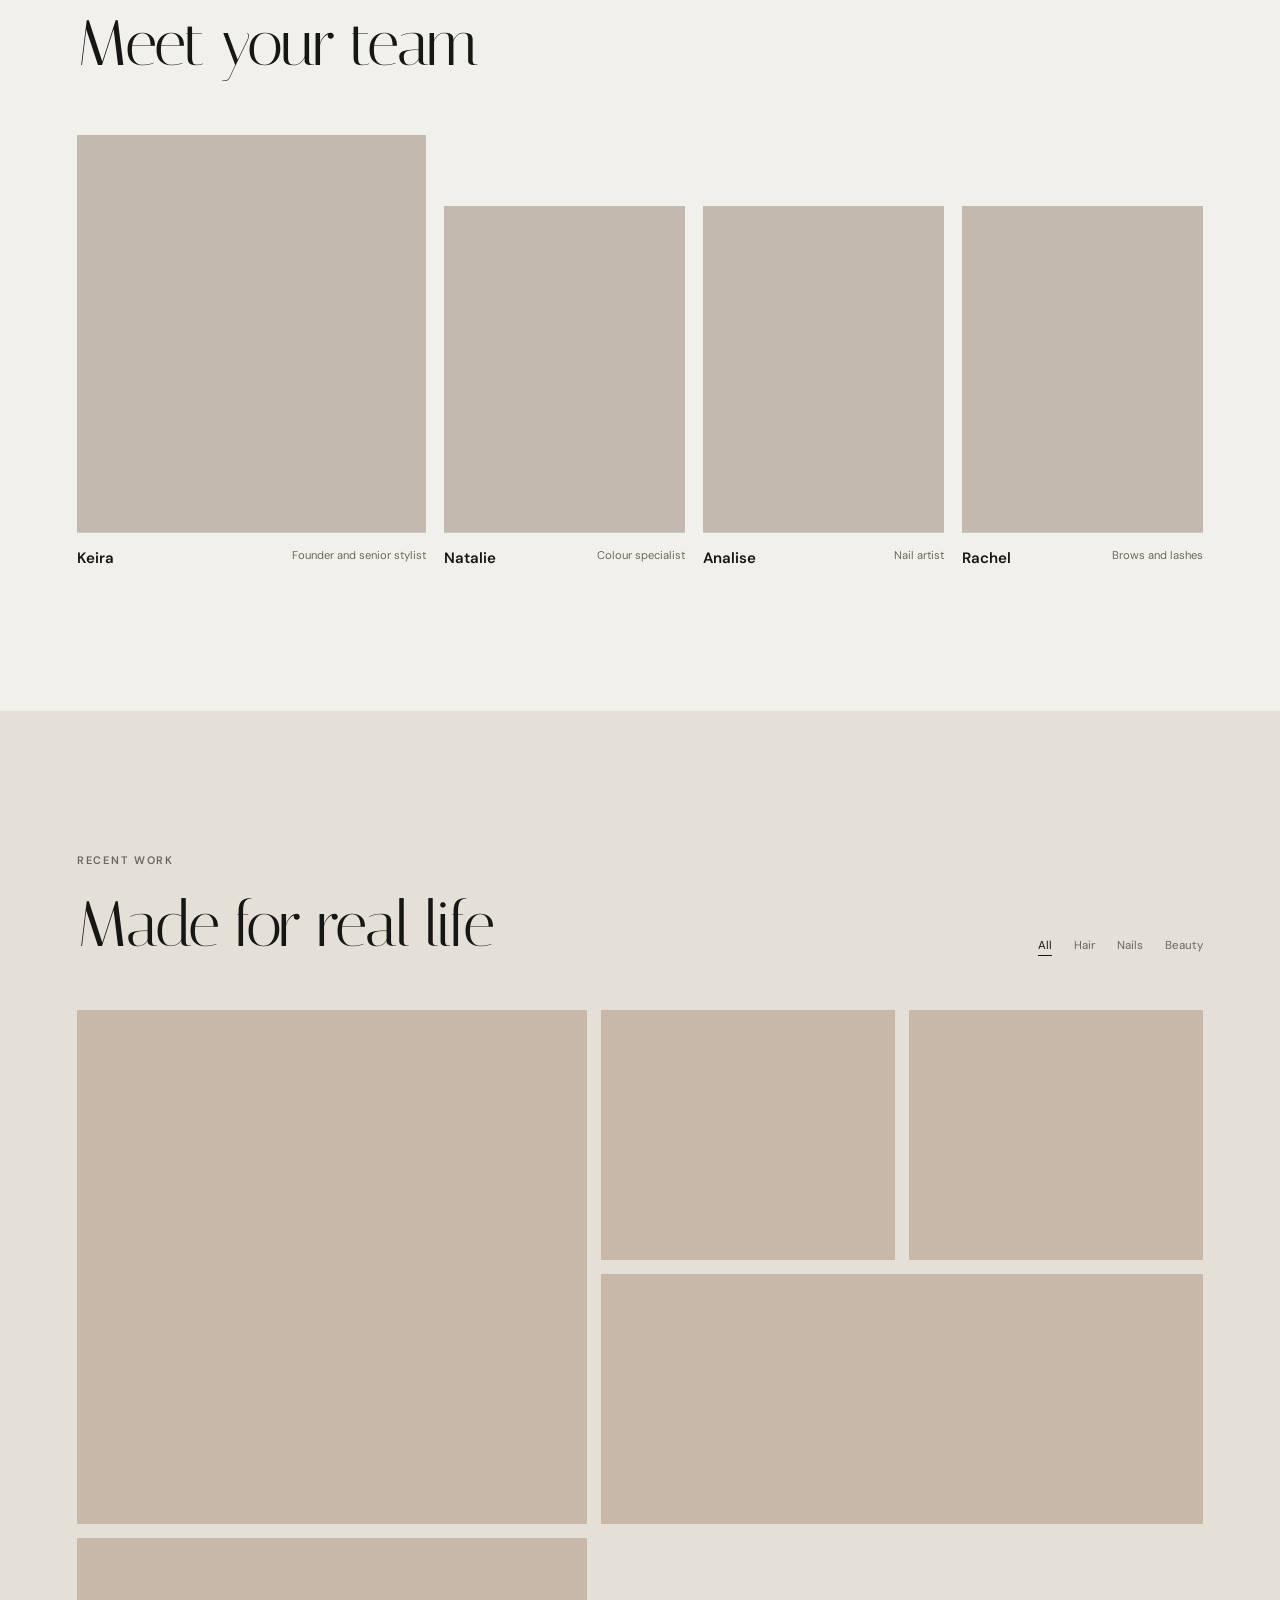
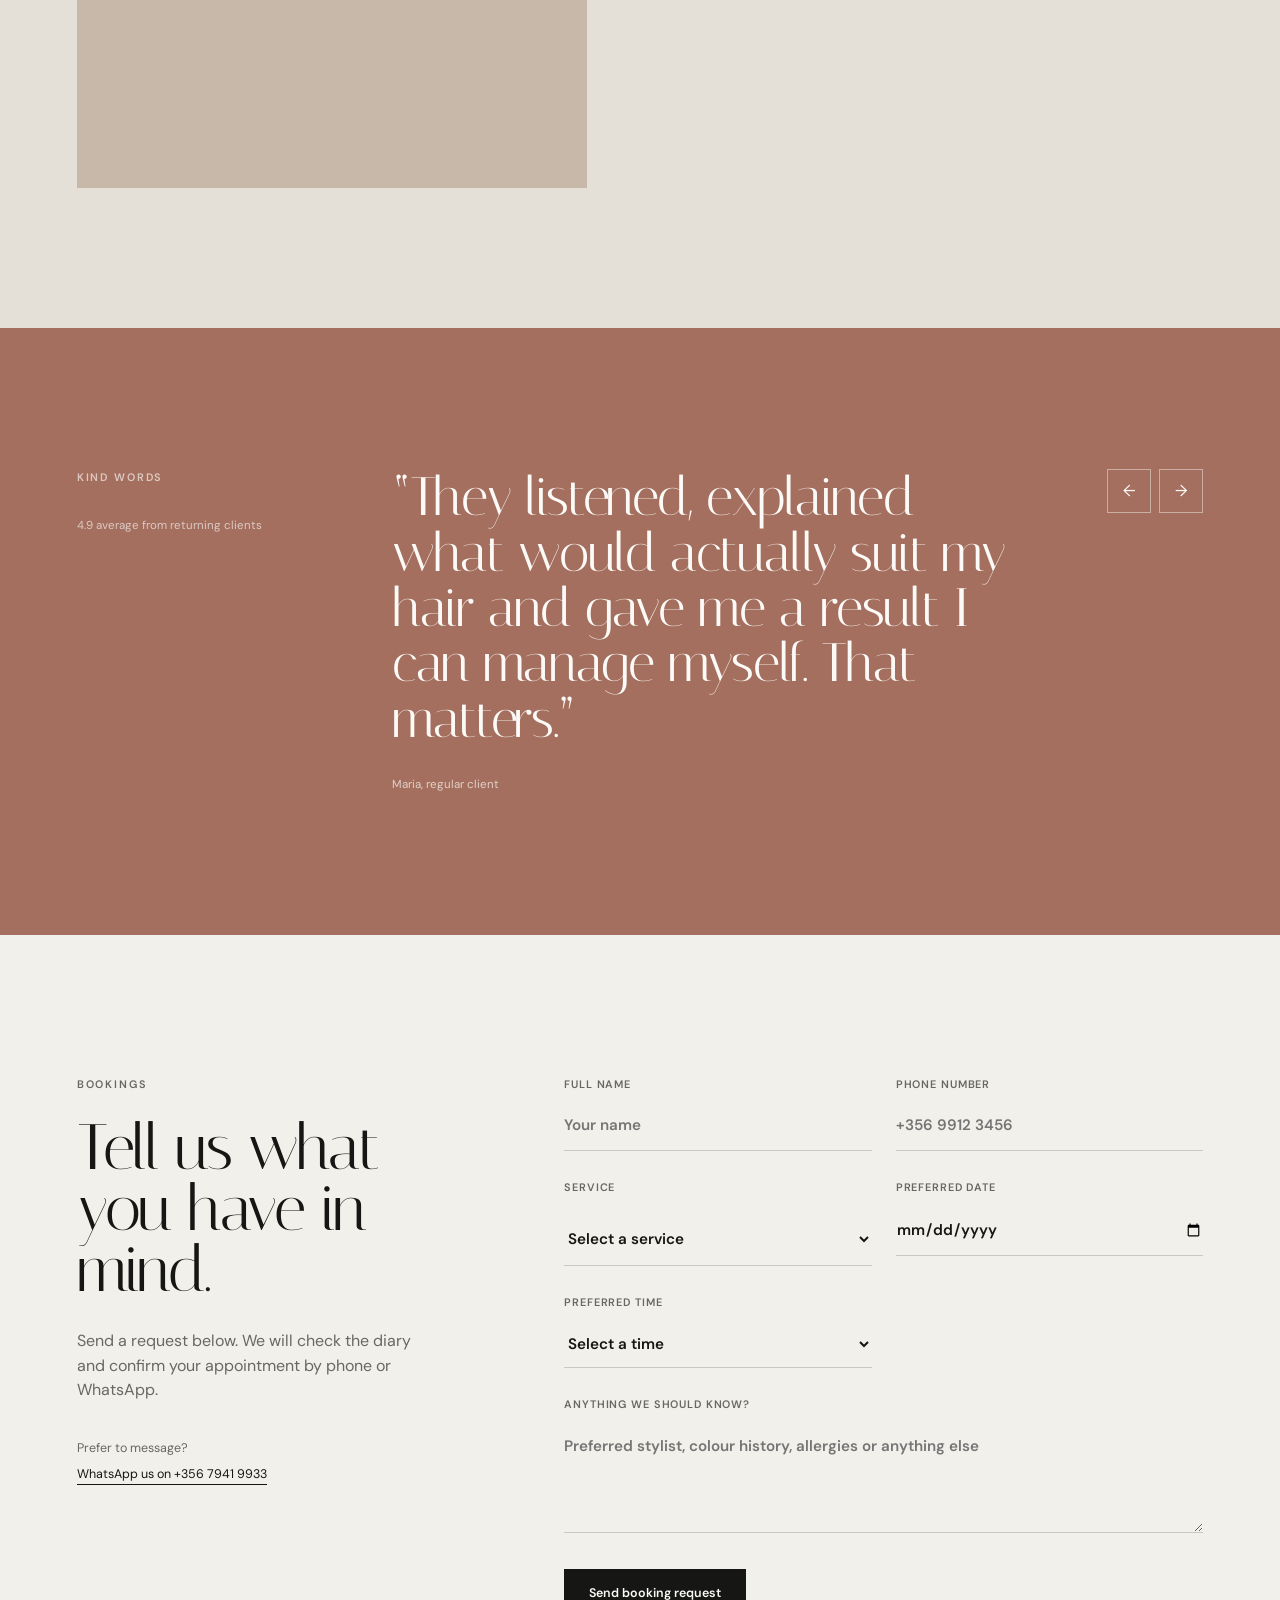
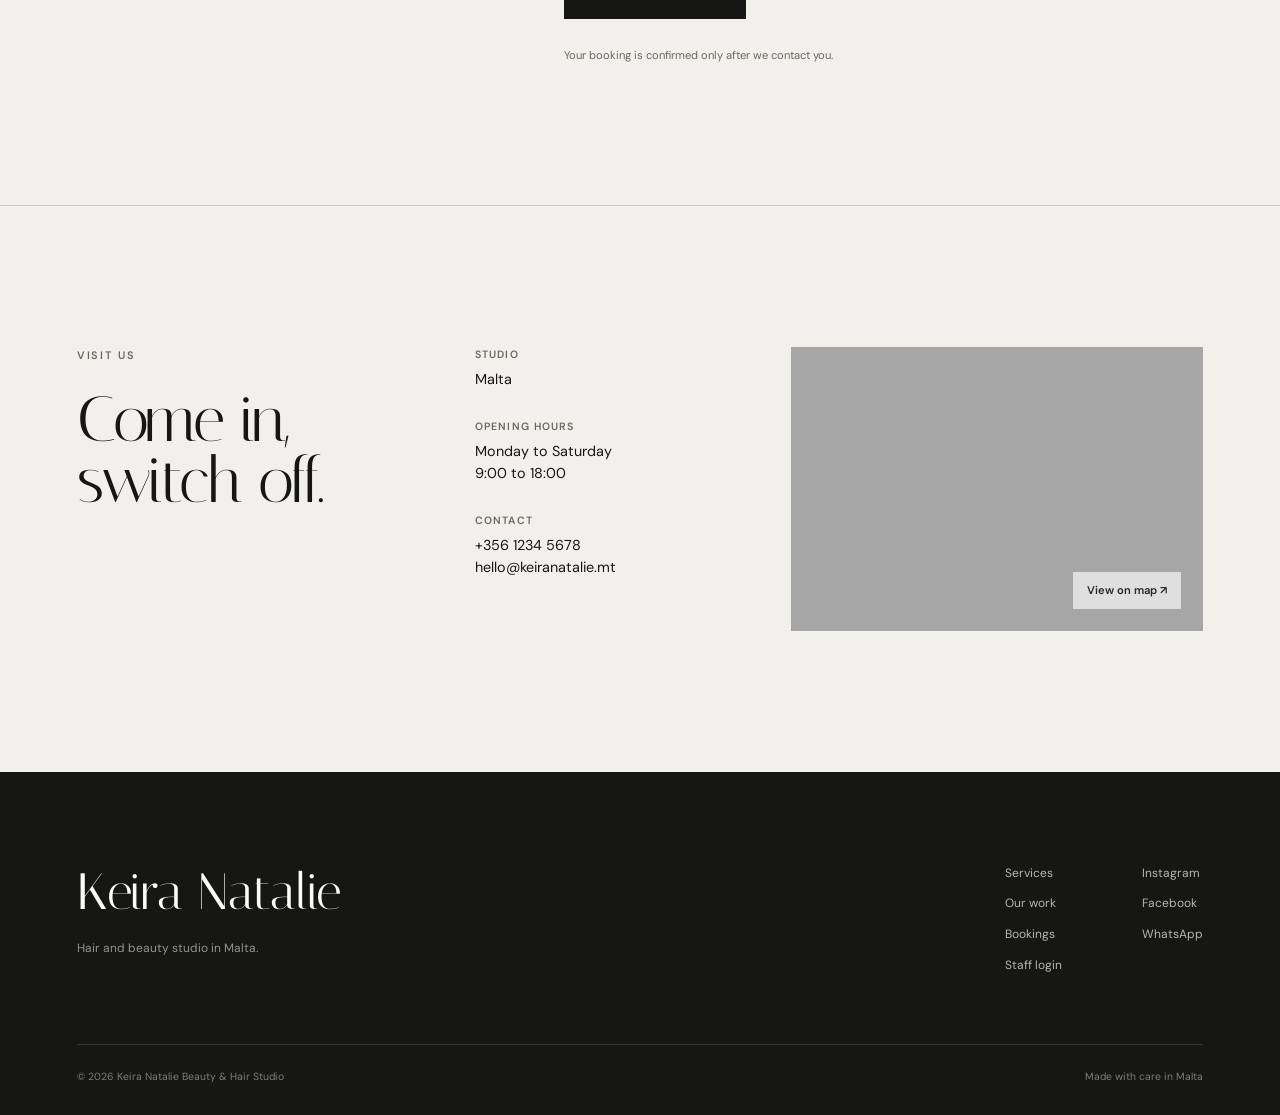
==== commit 09786d33: "Replace salon website and preserve custom domain" ====
--- a/index.html
+++ b/index.html
@@ -1,316 +1,330 @@
-<!DOCTYPE html>
-<html lang="en">
-<head>
-  <meta charset="UTF-8" />
-  <meta name="viewport" content="width=device-width, initial-scale=1.0" />
-
-  <title>Keira Natalie Beauty & Hair Studio | Appointment Request</title>
-  <meta 
-    name="description" 
-    content="Request your hair, beauty, nails, brows, lashes, facial, or makeup appointment at Keira Natalie Beauty & Hair Studio in Malta."
-  />
-  <link rel="icon" type="image/png" href="favicon.png">
-  <link rel="stylesheet" href="styles.css" />
-</head>
-
-<body>
-
-  <nav class="nav">
-  <a href="#" class="logo">
-    Keira Natalie
-    <span>Beauty & Hair Studio</span>
-  </a>
-
-  <button class="menu-toggle" id="menuToggle" aria-label="Open menu">
-    <span class="burger-icon">☰</span>
-    <span class="scissor-icon">
-      <svg
-    xmlns="https://www.svgrepo.com/svg/500679/scissor"
-    width="18"
-    height="18"
-    viewBox="0 0 24 24"
-    fill="none"
-    stroke="currentColor"
-    stroke-width="2.2"
-    stroke-linecap="round"
-    stroke-linejoin="round"
-  >
-    <circle cx="6" cy="6" r="3"></circle>
-    <circle cx="6" cy="18" r="3"></circle>
-    <line x1="20" y1="4" x2="8.12" y2="15.88"></line>
-    <line x1="14.47" y1="14.48" x2="20" y2="20"></line>
-    <line x1="8.12" y1="8.12" x2="12" y2="12"></line>
-  </svg>
-    </span>
-  </button>
-
-  <div class="nav-links" id="navLinks">
-  <a href="#services">Services</a>
-  <a href="#experience">Experience</a>
-  <a href="#booking">Book</a>
-  <a href="#contact">Contact</a>
-  <a href="login.html" class="portal-icon-btn" aria-label="Staff Portal"></a>
-  </div>
-
-</nav>
-
-  <section class="hero">
-    <div class="hero-inner">
-      <div class="hero-spacer"></div>
-
-      <div class="hero-content">
-        <p class="hero-label">Beauty & Hair Studio in Malta</p>
-
-        <h1>Glow with confidence.</h1>
-
-        <p class="hero-text">
-          Hair, nails, brows, lashes, facials, and beauty treatments made simple.
-          Request your appointment online and we’ll contact you to confirm.
-        </p>
-
-        <div class="hero-actions">
-          <a href="#booking" class="btn">Request Appointment</a>
-          <a href="#services" class="btn btn-secondary">View Services</a>
-        </div>
-      </div>
-    </div>
-  </section>
-
-  <section id="services" class="services reveal">
-    <p class="section-label">Our Treatments</p>
-    <h2>Beauty and hair services designed around you.</h2>
-
-    <div class="services-grid">
-      <div class="service-card" onclick="scrollToBooking('Haircut & Styling')">
-        <span class="service-icon">
-          <img src="images/scissor-and-comb-svgrepo-com.svg" alt="Scissors Icon">
-        </span>
-        <h3>Haircut & Styling</h3>
-        <p>Fresh cuts, blow-dries, styling, and everyday hair refreshes.</p>
-        <strong>From €15</strong>
-      </div>
-
-      <div class="service-card" onclick="scrollToBooking('Hair Color')">
-        <span class="service-icon">
-          <img src="images/hair-dye-svgrepo-com.svg" alt="Hair Dye">
-        </span>
-        <h3>Hair Color</h3>
-        <p>Full color, highlights, root touch-up, toner, and color refresh.</p>
-        <strong>From €40</strong>
-      </div>
-
-      <div class="service-card" onclick="scrollToBooking('Hair Treatment')">
-        <span class="service-icon">✨</span>
-        <h3>Hair Treatment</h3>
-        <p>Repair, smooth, hydrate, and restore shine to tired hair.</p>
-        <strong>From €25</strong>
-      </div>
-
-      <div class="service-card" onclick="scrollToBooking('Nails')">
-        <span class="service-icon">💅</span>
-        <h3>Nails</h3>
-        <p>Manicure, gel polish, nail care, and clean finishing touches.</p>
-        <strong>From €20</strong>
-      </div>
-
-      <div class="service-card" onclick="scrollToBooking('Brows & Lashes')">
-        <span class="service-icon">👁️</span>
-        <h3>Brows & Lashes</h3>
-        <p>Brow shaping, tinting, lash lift, and beauty-enhancing details.</p>
-        <strong>From €18</strong>
-      </div>
-
-      <div class="service-card" onclick="scrollToBooking('Facial Treatment')">
-        <span class="service-icon">🌸</span>
-        <h3>Facial Treatment</h3>
-        <p>Relaxing facial care for a fresh, glowing, and polished look.</p>
-        <strong>From €30</strong>
-      </div>
-    </div>
-  </section>
-
-  <section id="experience" class="experience reveal">
-    <div class="experience-card">
-      <p class="section-label">The Experience</p>
-      <h2>A calm beauty space for everyday confidence.</h2>
-      <p>
-        Whether you are visiting for a fresh haircut, a beauty treatment, or a full glow-up,
-        our goal is to make your appointment simple, relaxing, and personal.
-      </p>
-
-      <div class="stats">
-        <div>
-          <strong>6+</strong>
-          <span>Beauty Categories</span>
-        </div>
-
-        <div>
-          <strong>Online</strong>
-          <span>Easy Requests</span>
-        </div>
-
-        <div>
-          <strong>Malta</strong>
-          <span>Local Studio</span>
-        </div>
-      </div>
-    </div>
-  </section>
-
-  <section class="why-us reveal">
-    <p class="section-label">Why Book Online</p>
-    <h2>Simple requests. Less waiting. Easier planning.</h2>
-    <p>
-      No need to call during busy hours. Send your preferred service, date, and time,
-      then we’ll review availability and confirm your appointment.
-    </p>
-  </section>
-
-  <section class="how-it-works reveal">
-    <p class="section-label">How It Works</p>
-    <h2>Your appointment request in three simple steps.</h2>
-
-    <div class="steps">
-      <div class="step">
-        <span>01</span>
-        <h3>Submit Request</h3>
-        <p>Choose your preferred beauty or hair service, date, and time.</p>
-      </div>
-
-      <div class="step">
-        <span>02</span>
-        <h3>We Check Availability</h3>
-        <p>Our team reviews your request and checks the schedule.</p>
-      </div>
-
-      <div class="step">
-        <span>03</span>
-        <h3>We Confirm</h3>
-        <p>We contact you by phone or WhatsApp to confirm your appointment.</p>
-      </div>
-    </div>
-  </section>
-
-  <section id="booking" class="booking reveal">
-    <div class="booking-header">
-      <p class="section-label">Book Online</p>
-      <h2>Request an Appointment</h2>
-      <p>
-        Choose your preferred service, date, and time.
-        Our team will review your request and contact you to confirm your booking.
-      </p>
-    </div>
-
-    <form action="https://formspree.io/f/myklvygy" method="POST" class="booking-form">
-      <input type="hidden" name="_subject" value="New Booking Request - Keira Natalie Beauty & Hair Studio">
-      <input type="hidden" name="_template" value="table">
-
-      <label>
-        Full Name
-        <input 
-          type="text" 
-          name="Customer Name" 
-          placeholder="Enter your full name" 
-          pattern="[A-Za-zÀ-ÿ\s'-]+" 
-          title="Only letters are allowed"
-          required
-        >
-      </label>
-
-      <label>
-        Phone Number
-        <input 
-          type="tel" 
-          name="Phone Number" 
-          placeholder="+356 99123456" 
-          pattern="[\+0-9\s]+" 
-          title="Enter a valid phone number"
-          required
-        >
-      </label>
-
-      <label>
-        Service
-        <select name="Service" id="serviceSelect" required>
-          <option value="">Choose a service</option>
-          <option>Haircut & Styling</option>
-          <option>Hair Color</option>
-          <option>Hair Treatment</option>
-          <option>Nails</option>
-          <option>Brows & Lashes</option>
-          <option>Facial Treatment</option>
-          <option>Makeup</option>
-          <option>Other Beauty Service</option>
-        </select>
-      </label>
-
-      <label>
-        Preferred Date
-        <input type="date" id="dateInput" name="Preferred Date" required />
-        <p id="day-display" class="day-display"></p>
-      </label>
-
-      <label>
-        Preferred Time
-        <select name="Preferred Time" id="timeInput" required>
-          <option value="">Select time</option>
-        </select>
-      </label>
-
-      <label>
-        Notes / Special Request
-        <textarea 
-          name="Notes" 
-          placeholder="Preferred stylist, beauty treatment details, inspiration, or any special request..."
-        ></textarea>
-      </label>
-
-      <button type="submit" class="btn">Submit Request</button>
-
-      <p class="note">
-        *This is a booking request. Your appointment is confirmed after we contact you.
-      </p>
-    </form>
-
-    <p id="success-message" style="display:none;">
-      ✅ Booking request sent! We’ll contact you shortly.
-    </p>
-
-    <a href="https://wa.me/3561234567" class="whatsapp-btn" target="_blank" rel="noopener noreferrer">
-      Message us on WhatsApp
-    </a>
-  </section>
-
-  <section class="contact reveal" id="contact">
-    <p class="section-label">Contact</p>
-    <h2>Visit or message the studio.</h2>
-
-    <div class="contact-grid">
-      <div>
-        <h3>Location</h3>
-        <p>📍 Malta</p>
-      </div>
-
-      <div>
-        <h3>Phone</h3>
-        <p>📞 +356 12345678</p>
-      </div>
-
-      <div>
-        <h3>Opening Hours</h3>
-        <p>Monday - Saturday<br>9:00 - 18:00</p>
-      </div>
-    </div>
-  </section>
-
-  <footer class="footer">
-
-    <div>
-    <p>© 2026 Keira Natalie Beauty & Hair Studio. All rights reserved.</p>
-    </div>
-    
-  </footer>
-
-  <script src="script.js"></script>
-</body>
-</html>
+<!DOCTYPE html>
+<html lang="en">
+<head>
+  <meta charset="UTF-8" />
+  <meta name="viewport" content="width=device-width, initial-scale=1.0" />
+  <title>Keira Natalie | Hair and Beauty Studio Malta</title>
+  <meta name="description" content="Hair, colour, nails, brows, lashes and beauty treatments in a calm private studio in Malta." />
+  <link rel="icon" type="image/png" href="favicon.png" />
+  <link rel="preconnect" href="https://fonts.googleapis.com" />
+  <link rel="preconnect" href="https://fonts.gstatic.com" crossorigin />
+  <link href="https://fonts.googleapis.com/css2?family=DM+Sans:wght@400;500;600&family=Italiana&display=swap" rel="stylesheet" />
+  <link rel="stylesheet" href="styles.css" />
+  <link rel="stylesheet" href="responsive.css" />
+
+</head>
+<body>
+  <header class="site-header">
+    <a href="#top" class="wordmark" aria-label="Keira Natalie home">
+      <span>KEIRA</span>
+      <span>NATALIE</span>
+    </a>
+
+    <nav class="primary-nav" id="primaryNav" aria-label="Primary navigation">
+      <a href="#services">Services</a>
+      <a href="#studio">The studio</a>
+      <a href="#work">Our work</a>
+      <a href="#reviews">Reviews</a>
+      <a href="#contact">Visit</a>
+    </nav>
+
+    <div class="header-actions">
+      <a href="#booking-form" class="nav-cta">Book an appointment</a>
+      <button class="nav-toggle" id="navToggle" aria-label="Open menu" aria-expanded="false">
+        <span></span><span></span>
+      </button>
+    </div>
+  </header>
+
+  <main id="top">
+    <section class="hero">
+      <div class="hero-media visual visual-hero" role="img" aria-label="Keira Natalie salon interior">
+        <div class="hero-stamp">Malta<br />Est. 2021</div>
+      </div>
+
+      <div class="hero-copy">
+        <!-- <p class="eyebrow">Hair and beauty studio</p> -->
+        <h1>Good hair.<br />Quiet confidence.</h1>
+        <p class="hero-intro">A neighbourhood studio for thoughtful cuts, dimensional colour and beauty appointments that never feel rushed.</p>
+        <div class="hero-links">
+          <a href="#booking-form" class="button button-dark">Make a booking</a>
+          <a href="#services" class="quiet-link">See our services</a>
+        </div>
+        <div class="hero-details">
+          <span>Monday to Saturday</span>
+          <span>9:00 to 18:00</span>
+          <span>Malta</span>
+        </div>
+      </div>
+    </section>
+
+    <section class="intro-strip" aria-label="Studio introduction">
+      <p>Hair, nails, brows, lashes and skin care, all under one roof.</p>
+      <span>Appointments only</span>
+    </section>
+
+    <section class="services-section" id="services">
+      <div class="section-heading split-heading">
+        <div>
+          <p class="eyebrow">The menu</p>
+          <h2>What we do best</h2>
+        </div>
+        <p>Every service starts with a proper consultation. Prices shown are a guide and may vary with hair length, product use and appointment time.</p>
+      </div>
+
+      <div class="service-list">
+        <article class="service-item">
+          <span class="service-number">01</span>
+          <div>
+            <h3>Cut and finish</h3>
+            <p>Shape, movement and a finish that works beyond salon day.</p>
+          </div>
+          <div class="service-price"><span>45 to 60 min</span><strong>from €25</strong></div>
+          <a href="#booking-form" data-service="Haircut & Styling" aria-label="Book cut and finish">Book</a>
+        </article>
+
+        <article class="service-item">
+          <span class="service-number">02</span>
+          <div>
+            <h3>Colour and gloss</h3>
+            <p>Rich, wearable colour with shine and a softer grow-out.</p>
+          </div>
+          <div class="service-price"><span>2 to 3 hours</span><strong>from €55</strong></div>
+          <a href="#booking-form" data-service="Hair Color" aria-label="Book colour and gloss">Book</a>
+        </article>
+
+        <article class="service-item">
+          <span class="service-number">03</span>
+          <div>
+            <h3>Nails</h3>
+            <p>Clean prep, careful shaping and lasting gel colour.</p>
+          </div>
+          <div class="service-price"><span>45 to 75 min</span><strong>from €20</strong></div>
+          <a href="#booking-form" data-service="Nails" aria-label="Book nails">Book</a>
+        </article>
+
+        <article class="service-item">
+          <span class="service-number">04</span>
+          <div>
+            <h3>Brows and lashes</h3>
+            <p>Simple definition designed around your natural features.</p>
+          </div>
+          <div class="service-price"><span>30 to 60 min</span><strong>from €18</strong></div>
+          <a href="#booking-form" data-service="Brows & Lashes" aria-label="Book brows and lashes">Book</a>
+        </article>
+
+        <article class="service-item">
+          <span class="service-number">05</span>
+          <div>
+            <h3>Facials and makeup</h3>
+            <p>Skin-focused treatments and makeup for everyday or occasions.</p>
+          </div>
+          <div class="service-price"><span>45 to 90 min</span><strong>from €30</strong></div>
+          <a href="#booking-form" data-service="Facial Treatment" aria-label="Book facials and makeup">Book</a>
+        </article>
+      </div>
+
+      <a href="services.html" class="text-button">View full price list <span>↗</span></a>
+    </section>
+
+    <section class="studio-section" id="studio">
+      <div class="studio-copy">
+        <p class="eyebrow">The studio</p>
+        <h2>Personal, calm and never overbooked.</h2>
+        <p>We keep the diary intentionally considered. That means time to talk through your ideas, adjust the plan when needed and finish properly.</p>
+        <p>We record your colour formulas, treatment preferences and sensitivities so every return visit feels easy.</p>
+        <a href="#booking-form" class="quiet-link">Plan your next visit</a>
+      </div>
+
+      <div class="studio-collage">
+        <div class="visual visual-studio-large" role="img" aria-label="Salon styling station"></div>
+        <div class="visual visual-studio-small" role="img" aria-label="Beauty treatment detail"></div>
+        <p class="collage-note">Private appointments.<br />Experienced hands.<br />No hard sell.</p>
+      </div>
+    </section>
+
+    <section class="team-section">
+      <div class="section-heading">
+        <p class="eyebrow">The people</p>
+        <h2>Meet your team</h2>
+      </div>
+
+      <div class="team-grid">
+        <article class="team-member team-member-featured">
+          <div class="visual team-photo team-photo-one"></div>
+          <div><h3>Keira</h3><p>Founder and senior stylist</p></div>
+        </article>
+        <article class="team-member">
+          <div class="visual team-photo team-photo-two"></div>
+          <div><h3>Natalie</h3><p>Colour specialist</p></div>
+        </article>
+        <article class="team-member">
+          <div class="visual team-photo team-photo-three"></div>
+          <div><h3>Analise</h3><p>Nail artist</p></div>
+        </article>
+        <article class="team-member">
+          <div class="visual team-photo team-photo-four"></div>
+          <div><h3>Rachel</h3><p>Brows and lashes</p></div>
+        </article>
+      </div>
+    </section>
+
+    <section class="gallery-section" id="work">
+      <div class="gallery-topline">
+        <div>
+          <p class="eyebrow">Recent work</p>
+          <h2>Made for real life</h2>
+        </div>
+        <div class="gallery-filters" id="galleryFilters" aria-label="Filter gallery">
+          <button class="filter active" data-filter="all">All</button>
+          <button class="filter" data-filter="hair">Hair</button>
+          <button class="filter" data-filter="nails">Nails</button>
+          <button class="filter" data-filter="makeup">Beauty</button>
+        </div>
+      </div>
+
+      <div class="gallery-grid" id="galleryGrid">
+        <button class="gallery-item visual gallery-one" data-category="hair" aria-label="Soft layered hair result"></button>
+        <button class="gallery-item visual gallery-two" data-category="nails" aria-label="Neutral manicure result"></button>
+        <button class="gallery-item visual gallery-three" data-category="makeup" aria-label="Natural makeup result"></button>
+        <button class="gallery-item visual gallery-four" data-category="hair" aria-label="Dimensional hair colour result"></button>
+        <button class="gallery-item visual gallery-five" data-category="makeup" aria-label="Brow styling result"></button>
+      </div>
+    </section>
+
+    <div class="lightbox" id="lightbox" aria-hidden="true">
+      <button class="lightbox-close" id="lightboxClose" aria-label="Close">Close</button>
+      <div class="lightbox-photo" id="lightboxPhoto"></div>
+    </div>
+
+    <section class="reviews-section" id="reviews">
+      <div class="review-label">
+        <p class="eyebrow">Kind words</p>
+        <span>4.9 average from returning clients</span>
+      </div>
+
+      <div class="testimonial-track" id="testimonialTrack">
+        <blockquote class="testimonial active">
+          <p>“They listened, explained what would actually suit my hair and gave me a result I can manage myself. That matters.”</p>
+          <cite>Maria, regular client</cite>
+        </blockquote>
+        <blockquote class="testimonial">
+          <p>“My colour still looks expensive weeks later. The whole appointment felt relaxed, not rushed.”</p>
+          <cite>Sarah, colour client</cite>
+        </blockquote>
+        <blockquote class="testimonial">
+          <p>“Booking was easy, the studio was calm and I left feeling like myself, just better.”</p>
+          <cite>Elise, beauty client</cite>
+        </blockquote>
+      </div>
+
+      <div class="testimonial-controls">
+        <button id="prevQuote" aria-label="Previous review">←</button>
+        <button id="nextQuote" aria-label="Next review">→</button>
+      </div>
+    </section>
+
+    <section class="booking-section" id="booking-form">
+      <div class="booking-context">
+        <p class="eyebrow">Bookings</p>
+        <h2>Tell us what you have in mind.</h2>
+        <p>Send a request below. We will check the diary and confirm your appointment by phone or WhatsApp.</p>
+        <div class="booking-contact">
+          <span>Prefer to message?</span>
+          <a href="https://wa.me/35679419933" target="_blank" rel="noopener noreferrer">WhatsApp us on +356 7941 9933</a>
+        </div>
+      </div>
+
+      <form action="https://formspree.io/f/myklvygy" method="POST" class="booking-form">
+        <input type="hidden" name="_subject" value="New Booking Request - Keira Natalie Beauty & Hair Studio" />
+        <input type="hidden" name="_template" value="table" />
+
+        <label>Full name
+          <input type="text" name="Customer Name" autocomplete="name" placeholder="Your name" pattern="[A-Za-zÀ-ÿ\s'-]+" required />
+        </label>
+
+        <label>Phone number
+          <input type="tel" name="Phone Number" autocomplete="tel" placeholder="+356 9912 3456" pattern="[\+0-9\s]+" required />
+        </label>
+
+        <label>Service
+          <select name="Service" id="serviceSelect" required>
+            <option value="">Select a service</option>
+            <option>Haircut & Styling</option>
+            <option>Hair Color</option>
+            <option>Hair Treatment</option>
+            <option>Nails</option>
+            <option>Brows & Lashes</option>
+            <option>Facial Treatment</option>
+            <option>Makeup</option>
+            <option>Other Beauty Service</option>
+          </select>
+        </label>
+
+        <label>Preferred date
+          <input type="date" id="dateInput" name="Preferred Date" required />
+          <span id="day-display" class="day-display"></span>
+        </label>
+
+        <label>Preferred time
+          <select name="Preferred Time" id="timeInput" required>
+            <option value="">Select a time</option>
+          </select>
+        </label>
+
+        <label class="full">Anything we should know?
+          <textarea name="Notes" placeholder="Preferred stylist, colour history, allergies or anything else"></textarea>
+        </label>
+
+        <button type="submit" class="button button-dark full">Send booking request</button>
+        <p class="form-note full">Your booking is confirmed only after we contact you.</p>
+      </form>
+
+      <p id="success-message" style="display:none;">Thank you. Your request has been sent and we will be in touch shortly.</p>
+    </section>
+
+    <section class="contact-section" id="contact">
+      <div class="contact-intro">
+        <p class="eyebrow">Visit us</p>
+        <h2>Come in, switch off.</h2>
+      </div>
+
+      <div class="contact-details">
+        <div><span>Studio</span><p>Malta</p></div>
+        <div><span>Opening hours</span><p>Monday to Saturday<br />9:00 to 18:00</p></div>
+        <div><span>Contact</span><p>+356 1234 5678<br />hello@keiranatalie.mt</p></div>
+      </div>
+
+      <div class="visual contact-map" role="img" aria-label="Map showing the studio location">
+        <span>View on map ↗</span>
+      </div>
+    </section>
+  </main>
+
+  <footer class="site-footer">
+    <div class="footer-main">
+      <div>
+        <a href="#top" class="footer-logo">Keira Natalie</a>
+        <p>Hair and beauty studio in Malta.</p>
+      </div>
+      <div class="footer-links">
+        <a href="#services">Services</a>
+        <a href="#work">Our work</a>
+        <a href="#booking-form">Bookings</a>
+        <a href="login.html">Staff login</a>
+      </div>
+      <div class="footer-socials">
+        <a href="#">Instagram</a>
+        <a href="#">Facebook</a>
+        <a href="https://wa.me/35679419933" target="_blank" rel="noopener noreferrer">WhatsApp</a>
+      </div>
+    </div>
+    <div class="footer-bottom">
+      <p>© 2026 Keira Natalie Beauty & Hair Studio</p>
+      <p>Made with care in Malta</p>
+    </div>
+  </footer>
+
+  <script src="script.js"></script>
+</body>
+</html>
--- a/styles.css
+++ b/styles.css
@@ -1,868 +1,785 @@
-* {
-  box-sizing: border-box;
-  margin: 0;
-  padding: 0;
-}
-
-html {
-  scroll-behavior: smooth;
-}
-
-#services,
-#experience,
-#booking,
-#contact {
-  scroll-margin-top: 120px;
-}
-
-body {
-  font-family: "Inter", Arial, sans-serif;
-  background: #fffaf7;
-  color: #1f2937;
-  overflow-x: hidden;
-  line-height: 1.6;
-}
-
-/* NAV */
-
-.nav {
-  position: fixed;
-  top: 18px;
-  left: 50%;
-  transform: translateX(-50%);
-  width: calc(100% - 40px);
-  max-width: 1200px;
-  z-index: 1000;
-
-  display: flex;
-  justify-content: space-between;
-  align-items: center;
-
-  padding: 16px 28px;
-
-  background: rgba(255, 255, 255, 0.72);
-  backdrop-filter: blur(18px);
-  -webkit-backdrop-filter: blur(18px);
-
-  border: 1px solid rgba(255, 255, 255, 0.55);
-  border-radius: 24px;
-
-  box-shadow: 0 10px 30px rgba(0, 0, 0, 0.05);
-}
-
-.portal-link {
-  padding: 10px 18px;
-  border-radius: 999px;
-  background: #fde7f3;
-  color: #be185d !important;
-
-  display: flex;
-  align-items: center;
-  justify-content: center;
-  transition: all 0.3s ease;
-}
-
-.portal-link:hover {
-  transform: translateY(-2px);
-}
-
-.portal-link::after {
-  display: none;
-}
-
-.burger-icon,
-.scissor-icon {
-  display: none;
-}
-
-.logo {
-  display: flex;
-  flex-direction: column;
-  text-decoration: none;
-  color: #111827;
-  font-size: 1.15rem;
-  font-weight: 800;
-  letter-spacing: -0.5px;
-}
-
-.logo span {
-  font-size: 0.75rem;
-  font-weight: 600;
-  color: #ec4899;
-  letter-spacing: 1px;
-  text-transform: uppercase;
-}
-
-.nav-links {
-  display: flex;
-  align-items: center;
-  gap: 18px;
-}
-
-.nav-links a {
-  position: relative;
-  display: flex;
-  align-items: center;
-  height: 44px;
-  text-decoration: none;
-  color: #111827;
-}
-
-.nav-links a::after {
-  content: "";
-  position: absolute;
-  left: 50%;
-  bottom: 6px;
-
-  width: 0%;
-  height: 2px;
-
-  background: #ec4899;
-  transition: width 0.3s ease;
-  transform: translateX(-50%);
-}
-
-.nav-links a:hover {
-  color: #ec4899;
-}
-
-.nav-links a:hover::after {
-  width: 100%;
-}
-
-.nav-links a:visited {
-  color: #111827;
-}
-
-/* HERO */
-
-.hero {
-  position: relative;
-  min-height: 100vh;
-  min-height: 100svh;
-  overflow: hidden;
-}
-
-.hero::before {
-  content: "";
-  position: absolute;
-  inset: 0;
-  background:
-    linear-gradient(
-      90deg,
-      rgba(255, 250, 247, 0.08) 0%,
-      rgba(255, 250, 247, 0.45) 45%,
-      rgba(255, 250, 247, 0.96) 100%
-    ),
-    url("images/bg 1.png") left center / cover no-repeat;
-  z-index: -2;
-}
-
-.hero::after {
-  content: "";
-  position: absolute;
-  width: 600px;
-  height: 600px;
-  top: -180px;
-  right: -120px;
-  background: radial-gradient(
-    circle,
-    rgba(236, 72, 153, 0.18),
-    transparent 70%
-  );
-  filter: blur(50px);
-  z-index: -1;
-}
-
-.hero-inner {
-  width: 100%;
-  min-height: 100vh;
-  min-height: 100svh;
-
-  display: grid;
-  grid-template-columns: 0.8fr 1.2fr;
-
-  align-items: start;
-
-  padding: 145px 7% 80px;
-
-  gap: 0;
-}
-
-.hero-content {
-  width: 100%;
-  max-width: 760px;
-
-  justify-self: end;
-
-  animation: heroReveal 1s ease;
-}
-
-.menu-toggle {
-  display: none;
-  background: transparent;
-  border: none;
-  font-size: 2rem;
-  color: #3b2f2f;
-  cursor: pointer;
-}
-
-@keyframes heroReveal {
-  from {
-    opacity: 0;
-    transform: translateY(35px);
-  }
-
-  to {
-    opacity: 1;
-    transform: translateY(0);
-  }
-}
-
-.hero-label,
-.section-label {
-  display: inline-block;
-  padding: 10px 18px;
-  border-radius: 999px;
-  background: #fde7f3;
-  color: #be185d;
-  font-size: 0.82rem;
-  font-weight: 700;
-  letter-spacing: 1px;
-  text-transform: uppercase;
-  margin-bottom: 20px;
-}
-
-.hero h1 {
-  font-size: clamp(3rem, 5.5vw, 5.2rem);
-  line-height: 0.95;
-  letter-spacing: -3px;
-  color: #111827;
-  margin-bottom: 24px;
-}
-
-.hero-text {
-  max-width: 680px;
-
-  color: #4b5563;
-  font-size: 1.08rem;
-
-  margin-bottom: 35px;
-}
-
-.hero-actions {
-  display: flex;
-  gap: 14px;
-  flex-wrap: wrap;
-}
-
-/* BUTTONS */
-
-.btn {
-  border: none;
-  padding: 15px 24px;
-  border-radius: 999px;
-  background: linear-gradient(135deg, #ec4899, #db2777);
-  color: white;
-  text-decoration: none;
-  font-size: 0.95rem;
-  font-weight: 700;
-  cursor: pointer;
-  display: inline-block;
-  transition: 0.3s ease;
-}
-
-.btn:hover {
-  transform: translateY(-3px);
-  box-shadow: 0 15px 30px rgba(236, 72, 153, 0.25);
-}
-
-.btn-secondary {
-  background: rgba(255, 255, 255, 0.75);
-  color: #111827;
-  border: 1px solid rgba(255, 255, 255, 0.6);
-  backdrop-filter: blur(12px);
-  -webkit-backdrop-filter: blur(12px);
-}
-
-.btn-secondary:hover {
-  background: white;
-}
-
-/* SECTIONS */
-
-.services,
-.experience,
-.why-us,
-.how-it-works,
-.contact {
-  max-width: 1200px;
-  margin: 110px auto;
-  padding: 0 20px;
-  text-align: center;
-}
-
-.services h2,
-.experience h2,
-.why-us h2,
-.how-it-works h2,
-.contact h2,
-.booking h2 {
-  font-size: clamp(2rem, 4vw, 3rem);
-  line-height: 1.1;
-  margin-bottom: 18px;
-  color: #111827;
-}
-
-/* SERVICES */
-
-.services-grid {
-  margin-top: 50px;
-  display: grid;
-  grid-template-columns: repeat(auto-fit, minmax(260px, 1fr));
-  gap: 24px;
-}
-
-.service-card {
-  position: relative;
-  background: rgba(255, 255, 255, 0.75);
-  backdrop-filter: blur(18px);
-  -webkit-backdrop-filter: blur(18px);
-  border-radius: 28px;
-  padding: 30px;
-  overflow: hidden;
-  border: 1px solid rgba(255, 255, 255, 0.6);
-  box-shadow: 0 15px 35px rgba(0, 0, 0, 0.05);
-  text-align: left;
-  transition: 0.35s ease;
-  cursor: pointer;
-}
-
-.service-card:hover {
-  transform: translateY(-10px);
-  box-shadow: 0 30px 50px rgba(0, 0, 0, 0.08);
-}
-
-.service-icon {
-  font-size: 2rem;
-  display: inline-block;
-  margin-bottom: 18px;
-}
-
-.service-card h3 {
-  margin-bottom: 12px;
-  font-size: 1.2rem;
-}
-
-.service-card p {
-  color: #6b7280;
-  margin-bottom: 18px;
-}
-
-.service-card strong {
-  color: #ec4899;
-  font-size: 1rem;
-}
-
-.service-icon img {
-  width: 28px;
-  height: 28px;
-  object-fit: contain;
-}
-
-/* EXPERIENCE */
-
-.experience-card {
-  background: linear-gradient(135deg, #ffffff, #fff1f7);
-  border-radius: 36px;
-  padding: 70px 40px;
-  box-shadow: 0 25px 50px rgba(0, 0, 0, 0.05);
-}
-
-.experience-card p {
-  max-width: 700px;
-  margin: auto;
-  color: #6b7280;
-}
-
-.stats {
-  margin-top: 45px;
-  display: flex;
-  justify-content: center;
-  gap: 50px;
-  flex-wrap: wrap;
-}
-
-.stats div {
-  display: flex;
-  flex-direction: column;
-}
-
-.stats strong {
-  font-size: 2.2rem;
-  color: #ec4899;
-}
-
-.stats span {
-  color: #6b7280;
-}
-
-/* STEPS */
-
-.steps {
-  margin-top: 50px;
-  display: grid;
-  grid-template-columns: repeat(auto-fit, minmax(250px, 1fr));
-  gap: 24px;
-}
-
-.step {
-  background: white;
-  border-radius: 28px;
-  padding: 35px;
-  text-align: left;
-  box-shadow: 0 15px 35px rgba(0, 0, 0, 0.05);
-}
-
-.step span {
-  display: inline-block;
-  margin-bottom: 20px;
-  color: #ec4899;
-  font-size: 2rem;
-  font-weight: 800;
-}
-
-.step h3 {
-  margin-bottom: 12px;
-}
-
-/* BOOKING */
-
-.booking {
-  max-width: 780px;
-  margin: 120px auto;
-  padding: 50px 30px;
-  background: rgba(255, 255, 255, 0.75);
-  backdrop-filter: blur(20px);
-  -webkit-backdrop-filter: blur(20px);
-  border-radius: 36px;
-  border: 1px solid rgba(255, 255, 255, 0.5);
-  box-shadow: 0 25px 50px rgba(0, 0, 0, 0.06);
-}
-
-.booking-header {
-  text-align: center;
-  margin-bottom: 35px;
-}
-
-.booking-header p {
-  color: #6b7280;
-}
-
-.booking-form {
-  display: grid;
-  gap: 20px;
-}
-
-.booking-form label {
-  display: grid;
-  gap: 10px;
-  font-weight: 600;
-  color: #374151;
-}
-
-.booking-form input,
-.booking-form select,
-.booking-form textarea {
-  width: 100%;
-  padding: 16px 18px;
-  border-radius: 18px;
-  border: 1px solid #e5e7eb;
-  background: rgba(255, 255, 255, 0.8);
-  font-size: 1rem;
-  font-family: inherit;
-  transition: 0.25s ease;
-}
-
-.booking-form textarea {
-  min-height: 130px;
-  resize: vertical;
-}
-
-.booking-form input:focus,
-.booking-form select:focus,
-.booking-form textarea:focus {
-  outline: none;
-  border-color: #ec4899;
-  box-shadow: 0 0 0 4px rgba(236, 72, 153, 0.15);
-}
-
-.note {
-  color: #6b7280;
-  font-size: 0.9rem;
-}
-
-.day-display {
-  color: #ec4899;
-  font-weight: 600;
-  font-size: 0.9rem;
-}
-
-#success-message {
-  margin-top: 20px;
-  background: #dcfce7;
-  color: #166534;
-  padding: 16px;
-  border-radius: 16px;
-  font-weight: 700;
-}
-
-/* WHATSAPP */
-
-.whatsapp-btn {
-  display: flex;
-  justify-content: center;
-  align-items: center;
-
-  width: fit-content;
-
-  margin: 24px auto 0;
-  padding: 15px 22px;
-  border-radius: 999px;
-  background: #dcfce7;
-  color: #166534;
-  text-decoration: none;
-  font-weight: 700;
-  transition: 0.25s ease;
-}
-
-.whatsapp-btn:hover {
-  transform: translateY(-3px);
-  background: #bbf7d0;
-}
-
-/* CONTACT */
-
-.contact-grid {
-  margin-top: 50px;
-  display: grid;
-  grid-template-columns: repeat(auto-fit, minmax(220px, 1fr));
-  gap: 24px;
-}
-
-.contact-grid div {
-  background: white;
-  border-radius: 24px;
-  padding: 30px;
-  box-shadow: 0 12px 30px rgba(0, 0, 0, 0.04);
-}
-
-.contact-grid h3 {
-  margin-bottom: 12px;
-}
-
-/* FOOTER */
-
-.footer {
-  text-align: center;
-  padding: 40px 20px;
-  color: #6b7280;
-}
-
-/* REVEAL */
-
-.reveal {
-  opacity: 0;
-  transform: none;
-  transition: opacity 0.8s ease;
-}
-
-.reveal.active {
-  opacity: 1;
-  transform: none;
-}
-
-/* LAPTOP */
-
-@media (min-width: 769px) and (max-width: 1500px) {
-
-  .hero-inner {
-    grid-template-columns: 0.7fr 1.3fr;
-
-    padding-top: 180px;
-    padding-right: 2%;
-  }
-
-  .hero-content {
-    max-width: 720px;
-  }
-
-  .hero h1 {
-    font-size: clamp(3rem, 5vw, 4.8rem);
-  }
-
-}
-
-/* MOBILE */
-
-@media (max-width: 768px) {
-  body {
-    overflow-x: hidden;
-  }
-
-  .nav {
-  position: fixed;
-  top: 0;
-  left: 0;
-  transform: none;
-
-  width: 100%;
-  max-width: 100%;
-
-  padding: 14px 18px;
-
-  flex-direction: row;
-  justify-content: flex-start;
-  gap: 16px;
-  display: flex;
-  align-items: center;
-
-  background: rgba(255, 248, 245, 0.96);
-  backdrop-filter: blur(14px);
-
-  border-radius: 0;
-}
-
-  .menu-toggle {
-    width: 44px;
-    height: 44px;
-
-    display: grid;
-    place-items: center;
-
-    position: relative;
-
-    background: transparent;
-    border: none;
-
-    cursor: pointer;
-  }
-
-  .menu-toggle:hover {
-    transform: scale(1.08);
-  }
-
-  .menu-toggle.active {
-  transform: rotate(90deg);
-}
-
-  .burger-icon,
-  .scissor-icon {
-    display: block;
-
-    position: absolute;
-
-    font-size: 1.8rem;
-
-    transition:
-      opacity 0.25s ease,
-      transform 0.25s ease;
-  }
-
-  .burger-icon {
-    opacity: 1;
-    transform: scale(1) rotate(0deg);
-    font-size: 1.8rem;
-  }
-
-  .scissor-icon {
-  display: flex;
-  align-items: center;
-  justify-content: center;
-
-  opacity: 0;
-
-  transform: scale(0.6) rotate(-45deg);
-
-  color: #ec4899;
-}
-
-.scissor-icon svg {
-  width: 25px;
-  height: 25px;
-}
-
-  .menu-toggle.active .burger-icon {
-    opacity: 0;
-    transform: scale(0.6) rotate(45deg);
-  }
-
-  .menu-toggle.active .scissor-icon {
-    opacity: 1;
-    transform: scale(1) rotate(0deg);
-  }
-
-  .logo {
-    font-size: 0.95rem;
-    line-height: 1.1;
-    flex-shrink: 0;
-    order: 2;
-  }
-
-  .logo span {
-    font-size: 0.58rem;
-    letter-spacing: 0.6px;
-  }
-
-   .nav-links {
-    position: absolute;
-    top: calc(100% + 12px);
-    left: 20px;
-    right: auto;
-    width: 230px;
-
-    background: #fff8f5;
-    border: 1px solid rgba(120, 80, 70, 0.15);
-    border-radius: 18px;
-    padding: 18px;
-
-    display: flex;
-    flex-direction: column;
-    gap: 14px;
-
-    opacity: 0;
-    visibility: hidden;
-    transform: translateY(-12px) scale(0.96);
-    transform-origin: top left;
-
-    pointer-events: none;
-
-    box-shadow: 0 18px 40px rgba(60, 40, 35, 0.15);
-
-    transition:
-    opacity 0.25s ease,
-    transform 0.25s ease,
-    visibility 0.25s ease;
-  }
-
-  .nav-links.active {
-    opacity: 1;
-    visibility: visible;
-    transform: translateY(0) scale(1);
-    pointer-events: auto;
-  }
-
-  .nav-links a {
-    color: #3b2f2f;
-    font-weight: 600;
-  }
-
-  .hero {
-    min-height: 100svh;
-  }
-
-  .hero::before {
-    background:
-      linear-gradient(
-        180deg,
-        rgba(255, 250, 247, 0.25) 0%,
-        rgba(255, 250, 247, 0.76) 46%,
-        rgba(255, 250, 247, 0.98) 100%
-      ),
-      url("images/bg 1.png") center / cover no-repeat;
-  }
-
-  .hero::after {
-    width: 320px;
-    height: 320px;
-    top: 80px;
-    right: -120px;
-    filter: blur(40px);
-  }
-
-  .hero-inner {
-    min-height: 100svh;
-    display: flex;
-    justify-content: center;
-    align-items: flex-start;
-    padding: 135px 20px 70px;
-    text-align: center;
-  }
-
-  .hero-spacer {
-    display: none;
-  }
-
-  .hero-content {
-    max-width: 100%;
-  }
-
-  .hero h1 {
-    font-size: clamp(2.6rem, 14vw, 4rem);
-    line-height: 0.95;
-    letter-spacing: -2px;
-  }
-
-  .hero-text {
-    font-size: 1rem;
-    max-width: 95%;
-    margin-left: auto;
-    margin-right: auto;
-  }
-
-  .hero-actions {
-    justify-content: center;
-    gap: 10px;
-  }
-
-  .btn {
-    padding: 14px 18px;
-    font-size: 0.9rem;
-  }
-
-  .services,
-  .experience,
-  .why-us,
-  .how-it-works,
-  .contact {
-    margin: 80px auto;
-  }
-
-  .experience-card {
-    padding: 45px 22px;
-  }
-
-  .stats {
-    gap: 30px;
-  }
-
-  .booking {
-    width: calc(100% - 24px);
-    padding: 35px 20px;
-  }
-}
-
-@media (max-width: 480px) {
-  .nav-links a {
-    display: block;
-  }
-
-  .hero-inner {
-    padding-top: 125px;
-  }
-
-  .hero-label,
-  .section-label {
-    font-size: 0.72rem;
-    padding: 9px 14px;
-  }
-
-  .hero-actions {
-    flex-direction: column;
-  }
-
-  .btn {
-    width: 100%;
-  }
-
-}
+:root {
+  --paper: #f2f0ea;
+  --paper-deep: #e5e0d7;
+  --ink: #161714;
+  --muted: #686861;
+  --clay: #a46f5f;
+  --sage: #8b907d;
+  --line: rgba(22, 23, 20, 0.18);
+  --white: #fbfaf7;
+  --display: "Italiana", Georgia, serif;
+  --body: "DM Sans", Arial, sans-serif;
+}
+
+* {
+  box-sizing: border-box;
+  margin: 0;
+  padding: 0;
+}
+html {
+  scroll-behavior: smooth;
+}
+body {
+  background: var(--paper);
+  color: var(--ink);
+  font-family: var(--body);
+  font-size: 16px;
+  line-height: 1.55;
+  overflow-x: hidden;
+}
+a {
+  color: inherit;
+  text-decoration: none;
+}
+button,
+input,
+select,
+textarea {
+  font: inherit;
+}
+button {
+  color: inherit;
+}
+img {
+  display: block;
+  max-width: 100%;
+}
+
+::selection {
+  background: var(--ink);
+  color: var(--paper);
+}
+:focus-visible {
+  outline: 2px solid var(--clay);
+  outline-offset: 4px;
+}
+
+.site-header {
+  min-height: 88px;
+  padding: 0 clamp(24px, 4vw, 68px);
+  display: grid;
+  grid-template-columns: 1fr auto 1fr;
+  align-items: center;
+  border-bottom: 1px solid var(--line);
+  background: rgba(242, 240, 234, 0.94);
+  backdrop-filter: blur(12px);
+  position: sticky;
+  top: 0;
+  z-index: 100;
+}
+
+.wordmark {
+  width: max-content;
+  font-size: 0.72rem;
+  font-weight: 600;
+  line-height: 1.05;
+  letter-spacing: 0.22em;
+}
+.wordmark span {
+  display: block;
+}
+.primary-nav {
+  display: flex;
+  align-items: center;
+  gap: clamp(20px, 2.6vw, 42px);
+}
+.primary-nav a {
+  font-size: 0.78rem;
+  font-weight: 500;
+}
+.primary-nav a:hover {
+  opacity: 0.55;
+}
+.header-actions {
+  justify-self: end;
+  display: flex;
+  align-items: center;
+  gap: 20px;
+}
+.nav-cta {
+  border-bottom: 1px solid var(--ink);
+  padding: 5px 0;
+  font-size: 0.78rem;
+  font-weight: 600;
+}
+.nav-toggle {
+  display: none;
+  width: 36px;
+  height: 36px;
+  border: 0;
+  background: none;
+  flex-direction: column;
+  justify-content: center;
+  gap: 6px;
+}
+.nav-toggle span {
+  width: 100%;
+  height: 1px;
+  background: var(--ink);
+  transition: transform 0.2s ease;
+}
+.nav-toggle.active span:first-child {
+  transform: translateY(3.5px) rotate(45deg);
+}
+.nav-toggle.active span:last-child {
+  transform: translateY(-3.5px) rotate(-45deg);
+}
+
+.hero {
+  min-height: calc(100svh - 88px);
+  display: grid;
+  grid-template-columns: minmax(0, 1.08fr) minmax(440px, 0.92fr);
+}
+.hero-media {
+  min-height: 640px;
+  position: relative;
+}
+.hero-copy {
+  padding: clamp(56px, 8vw, 132px) clamp(34px, 7vw, 110px);
+  display: flex;
+  flex-direction: column;
+  justify-content: center;
+}
+.hero-copy h1 {
+  font-family: var(--display);
+  font-size: clamp(4rem, 7vw, 7.8rem);
+  font-weight: 400;
+  line-height: 0.88;
+  letter-spacing: -0.045em;
+  max-width: 7ch;
+}
+.eyebrow {
+  margin-bottom: 26px;
+  color: var(--muted);
+  font-size: 0.68rem;
+  font-weight: 600;
+  letter-spacing: 0.17em;
+  text-transform: uppercase;
+}
+.hero-intro {
+  max-width: 42ch;
+  margin: 34px 0;
+  color: var(--muted);
+  font-size: clamp(1rem, 1.35vw, 1.16rem);
+}
+.hero-links {
+  display: flex;
+  align-items: center;
+  gap: 28px;
+}
+.button {
+  display: inline-flex;
+  align-items: center;
+  justify-content: center;
+  min-height: 50px;
+  border: 1px solid transparent;
+  padding: 0 24px;
+  font-size: 0.78rem;
+  font-weight: 600;
+  cursor: pointer;
+  transition:
+    background 0.2s ease,
+    color 0.2s ease,
+    border-color 0.2s ease;
+}
+.button-dark {
+  background: var(--ink);
+  color: var(--white);
+}
+.button-dark:hover {
+  background: transparent;
+  color: var(--ink);
+  border-color: var(--ink);
+}
+.quiet-link {
+  width: max-content;
+  padding-bottom: 3px;
+  border-bottom: 1px solid currentColor;
+  font-size: 0.8rem;
+  font-weight: 600;
+}
+.hero-details {
+  display: grid;
+  grid-template-columns: repeat(3, auto);
+  gap: 20px;
+  margin-top: auto;
+  padding-top: 70px;
+  color: var(--muted);
+  font-size: 0.67rem;
+  text-transform: uppercase;
+  letter-spacing: 0.08em;
+}
+.hero-stamp {
+  position: absolute;
+  right: 28px;
+  bottom: 28px;
+  width: 92px;
+  aspect-ratio: 1;
+  border-radius: 50%;
+  background: var(--paper);
+  display: grid;
+  place-content: center;
+  text-align: center;
+  font-size: 0.62rem;
+  font-weight: 600;
+  line-height: 1.5;
+  letter-spacing: 0.11em;
+  text-transform: uppercase;
+}
+
+.visual {
+  background-color: #c7b8aa;
+  background-size: cover;
+  background-position: center;
+}
+.visual-hero {
+  background-image:
+    linear-gradient(180deg, rgba(18, 17, 15, 0.03), rgba(18, 17, 15, 0.18)),
+    url("https://images.unsplash.com/photo-1633681926022-84c23e8cb2d6?auto=format&fit=crop&w=1800&q=88");
+}
+
+.intro-strip {
+  min-height: 118px;
+  padding: 0 clamp(24px, 4vw, 68px);
+  display: flex;
+  align-items: center;
+  justify-content: space-between;
+  border-top: 1px solid var(--line);
+  border-bottom: 1px solid var(--line);
+}
+.intro-strip p {
+  font-family: var(--display);
+  font-size: clamp(1.45rem, 2.6vw, 2.5rem);
+}
+.intro-strip span {
+  color: var(--muted);
+  font-size: 0.68rem;
+  font-weight: 600;
+  letter-spacing: 0.12em;
+  text-transform: uppercase;
+}
+
+.services-section,
+.team-section,
+.gallery-section,
+.reviews-section,
+.booking-section,
+.contact-section {
+  padding: clamp(90px, 11vw, 170px) clamp(24px, 6vw, 96px);
+}
+.section-heading h2,
+.studio-copy h2,
+.gallery-topline h2,
+.booking-context h2,
+.contact-intro h2 {
+  font-family: var(--display);
+  font-size: clamp(3rem, 5vw, 5.8rem);
+  font-weight: 400;
+  line-height: 0.95;
+  letter-spacing: -0.035em;
+}
+.split-heading {
+  display: grid;
+  grid-template-columns: 1.2fr 0.8fr;
+  gap: 80px;
+  align-items: end;
+  margin-bottom: 82px;
+}
+.split-heading > p {
+  max-width: 50ch;
+  color: var(--muted);
+}
+.service-list {
+  border-top: 1px solid var(--ink);
+}
+.service-item {
+  display: grid;
+  grid-template-columns: 62px minmax(240px, 1fr) minmax(160px, 0.42fr) 50px;
+  gap: 34px;
+  align-items: center;
+  padding: 32px 0;
+  border-bottom: 1px solid var(--line);
+}
+.service-number {
+  color: var(--muted);
+  font-size: 0.69rem;
+}
+.service-item h3 {
+  margin-bottom: 7px;
+  font-size: clamp(1.1rem, 1.7vw, 1.45rem);
+  font-weight: 500;
+}
+.service-item p,
+.service-price span {
+  color: var(--muted);
+  font-size: 0.83rem;
+}
+.service-price {
+  display: flex;
+  flex-direction: column;
+  gap: 4px;
+}
+.service-price strong {
+  font-size: 0.8rem;
+  font-weight: 600;
+}
+.service-item > a {
+  justify-self: end;
+  border-bottom: 1px solid var(--ink);
+  font-size: 0.75rem;
+  font-weight: 600;
+}
+.text-button {
+  display: inline-flex;
+  gap: 12px;
+  margin-top: 42px;
+  font-size: 0.78rem;
+  font-weight: 600;
+}
+
+.studio-section {
+  display: grid;
+  grid-template-columns: 0.72fr 1.28fr;
+  min-height: 850px;
+  background: var(--ink);
+  color: var(--white);
+}
+.studio-copy {
+  padding: clamp(70px, 9vw, 140px) clamp(28px, 7vw, 110px);
+  display: flex;
+  flex-direction: column;
+  justify-content: center;
+}
+.studio-copy .eyebrow,
+.studio-copy p {
+  color: rgba(251, 250, 247, 0.58);
+}
+.studio-copy h2 {
+  color: var(--white);
+  max-width: 8ch;
+  margin-bottom: 36px;
+}
+.studio-copy > p:not(.eyebrow) {
+  max-width: 43ch;
+  margin-bottom: 20px;
+}
+.studio-copy .quiet-link {
+  margin-top: 18px;
+  color: var(--white);
+}
+.studio-collage {
+  position: relative;
+  min-height: 720px;
+  overflow: hidden;
+}
+.visual-studio-large {
+  position: absolute;
+  inset: 0 16% 0 0;
+  background-image: url("https://images.unsplash.com/photo-1521590832167-7bcbfaa6381f?auto=format&fit=crop&w=1500&q=88");
+}
+.visual-studio-small {
+  position: absolute;
+  right: 0;
+  bottom: 8%;
+  width: 38%;
+  aspect-ratio: 0.78;
+  border: 10px solid var(--ink);
+  background-image: url("https://images.unsplash.com/photo-1516975080664-ed2fc6a32937?auto=format&fit=crop&w=900&q=88");
+}
+.collage-note {
+  position: absolute;
+  top: 9%;
+  right: 2.5%;
+  color: rgba(251, 250, 247, 0.7);
+  font-size: 0.67rem;
+  line-height: 1.7;
+  letter-spacing: 0.08em;
+  text-transform: uppercase;
+  writing-mode: vertical-rl;
+}
+
+.team-section .section-heading {
+  margin-bottom: 60px;
+}
+.team-grid {
+  display: grid;
+  grid-template-columns: 1.45fr repeat(3, 1fr);
+  gap: 18px;
+  align-items: end;
+}
+.team-photo {
+  aspect-ratio: 0.74;
+  filter: saturate(0.72);
+  transition:
+    filter 0.3s ease,
+    transform 0.3s ease;
+}
+.team-member:hover .team-photo {
+  filter: saturate(1);
+  transform: translateY(-4px);
+}
+.team-member-featured .team-photo {
+  aspect-ratio: 0.88;
+}
+.team-photo-one {
+  background-image: url("https://images.unsplash.com/photo-1580618672591-eb180b1a973f?auto=format&fit=crop&w=900&q=85");
+}
+.team-photo-two {
+  background-image: url("https://images.unsplash.com/photo-1595476108010-b4d1f102b1b1?auto=format&fit=crop&w=800&q=85");
+}
+.team-photo-three {
+  background-image: url("https://images.unsplash.com/photo-1604654894610-df63bc536371?auto=format&fit=crop&w=800&q=85");
+}
+.team-photo-four {
+  background-image: url("https://images.unsplash.com/photo-1544717305-2782549b5136?auto=format&fit=crop&w=800&q=85");
+}
+.team-member > div:last-child {
+  display: flex;
+  justify-content: space-between;
+  gap: 12px;
+  padding-top: 14px;
+  border-top: 1px solid var(--line);
+}
+.team-member h3 {
+  font-size: 0.94rem;
+  font-weight: 600;
+}
+.team-member p {
+  color: var(--muted);
+  font-size: 0.7rem;
+}
+
+.gallery-section {
+  background: var(--paper-deep);
+}
+.gallery-topline {
+  display: flex;
+  justify-content: space-between;
+  align-items: end;
+  gap: 40px;
+  margin-bottom: 54px;
+}
+.gallery-filters {
+  display: flex;
+  gap: 22px;
+}
+.filter {
+  border: 0;
+  background: none;
+  color: var(--muted);
+  font-size: 0.72rem;
+  cursor: pointer;
+}
+.filter.active {
+  color: var(--ink);
+  border-bottom: 1px solid currentColor;
+}
+.gallery-grid {
+  display: grid;
+  grid-template-columns: 1.25fr 0.72fr 0.72fr;
+  grid-auto-rows: 250px;
+  gap: 14px;
+}
+.gallery-item {
+  border: 0;
+  min-width: 0;
+  cursor: zoom-in;
+  transition: opacity 0.25s ease;
+}
+.gallery-item:hover {
+  opacity: 0.82;
+}
+.gallery-item.hidden {
+  display: none;
+}
+.gallery-one {
+  grid-row: span 2;
+  background-image: url("https://images.unsplash.com/photo-1562322140-8baeececf3df?auto=format&fit=crop&w=1000&q=86");
+}
+.gallery-two {
+  background-image: url("https://images.unsplash.com/photo-1604654894610-df63bc536371?auto=format&fit=crop&w=800&q=86");
+}
+.gallery-three {
+  background-image: url("https://images.unsplash.com/photo-1487412947147-5cebf100ffc2?auto=format&fit=crop&w=800&q=86");
+}
+.gallery-four {
+  grid-column: span 2;
+  background-image: url("https://images.unsplash.com/photo-1522337360788-8b13dee7a37e?auto=format&fit=crop&w=1200&q=86");
+}
+.gallery-five {
+  background-image: url("https://images.unsplash.com/photo-1570172619644-dfd03ed5d881?auto=format&fit=crop&w=800&q=86");
+}
+.lightbox {
+  position: fixed;
+  inset: 0;
+  z-index: 999;
+  padding: 5vw;
+  display: grid;
+  place-items: center;
+  background: rgba(16, 17, 14, 0.92);
+  opacity: 0;
+  visibility: hidden;
+  transition: 0.2s ease;
+}
+.lightbox.open {
+  opacity: 1;
+  visibility: visible;
+}
+.lightbox-photo {
+  width: min(900px, 92vw);
+  height: min(78vh, 760px);
+  background-size: contain;
+  background-repeat: no-repeat;
+  background-position: center;
+}
+.lightbox-close {
+  position: absolute;
+  top: 28px;
+  right: 34px;
+  border: 0;
+  background: none;
+  color: var(--white);
+  font-size: 0.75rem;
+  cursor: pointer;
+}
+
+.reviews-section {
+  display: grid;
+  grid-template-columns: 0.38fr 1fr auto;
+  gap: 70px;
+  align-items: start;
+  background: var(--clay);
+  color: var(--white);
+}
+.review-label span {
+  color: rgba(251, 250, 247, 0.65);
+  font-size: 0.72rem;
+}
+.reviews-section .eyebrow {
+  color: rgba(251, 250, 247, 0.65);
+}
+.testimonial-track {
+  min-height: 260px;
+  position: relative;
+}
+.testimonial {
+  position: absolute;
+  inset: 0;
+  opacity: 0;
+  transform: translateY(8px);
+  pointer-events: none;
+  transition:
+    opacity 0.3s ease,
+    transform 0.3s ease;
+}
+.testimonial.active {
+  position: relative;
+  opacity: 1;
+  transform: none;
+  pointer-events: auto;
+}
+.testimonial p {
+  font-family: var(--display);
+  font-size: clamp(2.1rem, 4.2vw, 4.7rem);
+  line-height: 1.03;
+  letter-spacing: -0.025em;
+}
+.testimonial cite {
+  display: block;
+  margin-top: 30px;
+  color: rgba(251, 250, 247, 0.7);
+  font-style: normal;
+  font-size: 0.72rem;
+}
+.testimonial-controls {
+  display: flex;
+  gap: 8px;
+}
+.testimonial-controls button {
+  width: 44px;
+  height: 44px;
+  border: 1px solid rgba(251, 250, 247, 0.45);
+  background: transparent;
+  color: var(--white);
+  cursor: pointer;
+}
+.testimonial-controls button:hover {
+  background: var(--white);
+  color: var(--ink);
+}
+
+.booking-section {
+  display: grid;
+  grid-template-columns: 0.72fr 1.28fr;
+  gap: clamp(60px, 10vw, 150px);
+  align-items: start;
+}
+.booking-context {
+  position: sticky;
+  top: 140px;
+}
+.booking-context h2 {
+  max-width: 8ch;
+  margin-bottom: 28px;
+}
+.booking-context > p:not(.eyebrow) {
+  max-width: 40ch;
+  color: var(--muted);
+}
+.booking-contact {
+  display: flex;
+  flex-direction: column;
+  gap: 6px;
+  margin-top: 36px;
+  font-size: 0.78rem;
+}
+.booking-contact span {
+  color: var(--muted);
+}
+.booking-contact a {
+  width: max-content;
+  border-bottom: 1px solid var(--ink);
+}
+.booking-form {
+  display: grid;
+  grid-template-columns: 1fr 1fr;
+  gap: 28px 24px;
+}
+.booking-form label {
+  display: grid;
+  gap: 10px;
+  color: var(--muted);
+  font-size: 0.68rem;
+  font-weight: 600;
+  letter-spacing: 0.08em;
+  text-transform: uppercase;
+}
+.booking-form input,
+.booking-form select,
+.booking-form textarea {
+  width: 100%;
+  border: 0;
+  border-bottom: 1px solid var(--line);
+  border-radius: 0;
+  background: transparent;
+  padding: 12px 0;
+  color: var(--ink);
+  font-size: 0.95rem;
+  text-transform: none;
+  letter-spacing: 0;
+  outline: none;
+}
+.booking-form input:focus,
+.booking-form select:focus,
+.booking-form textarea:focus {
+  border-color: var(--ink);
+}
+.booking-form textarea {
+  min-height: 110px;
+  resize: vertical;
+}
+.full {
+  grid-column: 1 / -1;
+}
+.booking-form .button {
+  justify-self: start;
+  margin-top: 8px;
+}
+.form-note,
+.day-display {
+  color: var(--muted);
+  font-size: 0.7rem;
+  font-weight: 400;
+  letter-spacing: 0;
+  text-transform: none;
+}
+#success-message {
+  grid-column: 2;
+  margin-top: -80px;
+  padding: 18px 0;
+  border-top: 1px solid var(--sage);
+  color: #59604d;
+  font-size: 0.83rem;
+}
+
+.contact-section {
+  display: grid;
+  grid-template-columns: 0.75fr 0.55fr 1fr;
+  gap: clamp(45px, 7vw, 100px);
+  align-items: start;
+  border-top: 1px solid var(--line);
+}
+.contact-details {
+  display: grid;
+  gap: 28px;
+}
+.contact-details span {
+  display: block;
+  margin-bottom: 5px;
+  color: var(--muted);
+  font-size: 0.66rem;
+  font-weight: 600;
+  letter-spacing: 0.1em;
+  text-transform: uppercase;
+}
+.contact-details p {
+  font-size: 0.9rem;
+}
+.contact-map {
+  aspect-ratio: 1.45;
+  display: flex;
+  align-items: end;
+  justify-content: end;
+  padding: 22px;
+  background-image:
+    linear-gradient(rgba(20, 20, 18, 0.08), rgba(20, 20, 18, 0.08)),
+    url("https://images.unsplash.com/photo-1526778548025-fa2f459cd5c1?auto=format&fit=crop&w=1000&q=80");
+  filter: grayscale(1) contrast(0.85);
+}
+.contact-map span {
+  background: var(--paper);
+  padding: 10px 14px;
+  font-size: 0.7rem;
+  font-weight: 600;
+}
+
+.site-footer {
+  padding: 80px clamp(24px, 6vw, 96px) 30px;
+  background: var(--ink);
+  color: var(--white);
+}
+.footer-main {
+  display: grid;
+  grid-template-columns: 1fr auto auto;
+  gap: 80px;
+  padding-bottom: 70px;
+}
+.footer-logo {
+  font-family: var(--display);
+  font-size: clamp(2.4rem, 4vw, 4.7rem);
+}
+.footer-main p {
+  margin-top: 8px;
+  color: rgba(251, 250, 247, 0.55);
+  font-size: 0.75rem;
+}
+.footer-links,
+.footer-socials {
+  display: grid;
+  align-content: start;
+  gap: 12px;
+  padding-top: 12px;
+}
+.footer-links a,
+.footer-socials a {
+  color: rgba(251, 250, 247, 0.7);
+  font-size: 0.75rem;
+}
+.footer-bottom {
+  display: flex;
+  justify-content: space-between;
+  padding-top: 24px;
+  border-top: 1px solid rgba(251, 250, 247, 0.15);
+  color: rgba(251, 250, 247, 0.45);
+  font-size: 0.65rem;
+}
--- a/responsive.css
+++ b/responsive.css
@@ -0,0 +1,201 @@
+@media (max-width: 1050px) {
+  .site-header {
+    grid-template-columns: 1fr auto;
+  }
+  .primary-nav {
+    display: none;
+    position: absolute;
+    top: 100%;
+    left: 0;
+    right: 0;
+    padding: 28px;
+    flex-direction: column;
+    align-items: flex-start;
+    background: var(--paper);
+    border-bottom: 1px solid var(--line);
+  }
+  .primary-nav.open {
+    display: flex;
+  }
+  .nav-toggle {
+    display: flex;
+  }
+  .nav-cta {
+    display: none;
+  }
+  .hero {
+    grid-template-columns: 1fr;
+  }
+  .hero-media {
+    min-height: 62vw;
+    order: 2;
+  }
+  .hero-copy {
+    min-height: 680px;
+  }
+  .studio-section {
+    grid-template-columns: 1fr;
+  }
+  .studio-collage {
+    min-height: 700px;
+  }
+  .team-grid {
+    grid-template-columns: repeat(2, 1fr);
+  }
+  .team-member-featured .team-photo {
+    aspect-ratio: 0.74;
+  }
+  .reviews-section {
+    grid-template-columns: 1fr auto;
+  }
+  .review-label {
+    grid-column: 1 / -1;
+  }
+  .booking-section {
+    grid-template-columns: 1fr;
+  }
+  .booking-context {
+    position: static;
+  }
+  #success-message {
+    grid-column: 1;
+    margin-top: 0;
+  }
+  .contact-section {
+    grid-template-columns: 1fr 1fr;
+  }
+  .contact-map {
+    grid-column: 1 / -1;
+  }
+}
+
+@media (max-width: 720px) {
+  .site-header {
+    min-height: 72px;
+    padding: 0 20px;
+  }
+  .hero {
+    min-height: auto;
+  }
+  .hero-copy {
+    min-height: 580px;
+    padding: 64px 24px 42px;
+  }
+  .hero-copy h1 {
+    font-size: clamp(3.8rem, 18vw, 5.6rem);
+  }
+  .hero-media {
+    min-height: 92vw;
+  }
+  .hero-details {
+    grid-template-columns: 1fr;
+    gap: 8px;
+    padding-top: 54px;
+  }
+  .intro-strip {
+    min-height: 110px;
+    align-items: flex-start;
+    flex-direction: column;
+    justify-content: center;
+    gap: 8px;
+  }
+  .split-heading {
+    grid-template-columns: 1fr;
+    gap: 24px;
+    margin-bottom: 52px;
+  }
+  .service-item {
+    grid-template-columns: 34px 1fr auto;
+    gap: 16px;
+  }
+  .service-price {
+    grid-column: 2;
+  }
+  .service-item > a {
+    grid-column: 3;
+    grid-row: 1 / span 2;
+  }
+  .studio-section {
+    min-height: auto;
+  }
+  .studio-copy {
+    padding: 90px 24px;
+  }
+  .studio-collage {
+    min-height: 580px;
+  }
+  .visual-studio-large {
+    inset: 0 8% 0 0;
+  }
+  .visual-studio-small {
+    width: 46%;
+  }
+  .team-grid {
+    grid-template-columns: 1fr 1fr;
+    gap: 28px 12px;
+  }
+  .team-member > div:last-child {
+    display: block;
+  }
+  .gallery-topline {
+    align-items: flex-start;
+    flex-direction: column;
+  }
+  .gallery-grid {
+    grid-template-columns: 1fr 1fr;
+    grid-auto-rows: 210px;
+  }
+  .gallery-one {
+    grid-row: span 2;
+  }
+  .gallery-four {
+    grid-column: span 1;
+  }
+  .gallery-five {
+    grid-column: span 2;
+  }
+  .reviews-section {
+    grid-template-columns: 1fr;
+    gap: 32px;
+  }
+  .testimonial-track {
+    min-height: 300px;
+  }
+  .testimonial-controls {
+    justify-self: start;
+  }
+  .booking-form {
+    grid-template-columns: 1fr;
+  }
+  .full {
+    grid-column: 1;
+  }
+  .contact-section {
+    grid-template-columns: 1fr;
+  }
+  .contact-map {
+    grid-column: 1;
+  }
+  .footer-main {
+    grid-template-columns: 1fr 1fr;
+    gap: 48px 20px;
+  }
+  .footer-main > div:first-child {
+    grid-column: 1 / -1;
+  }
+  .footer-bottom {
+    flex-direction: column;
+    gap: 6px;
+  }
+}
+
+@media (prefers-reduced-motion: reduce) {
+  html {
+    scroll-behavior: auto;
+  }
+  *,
+  *::before,
+  *::after {
+    transition-duration: 0.001ms !important;
+  }
+}
